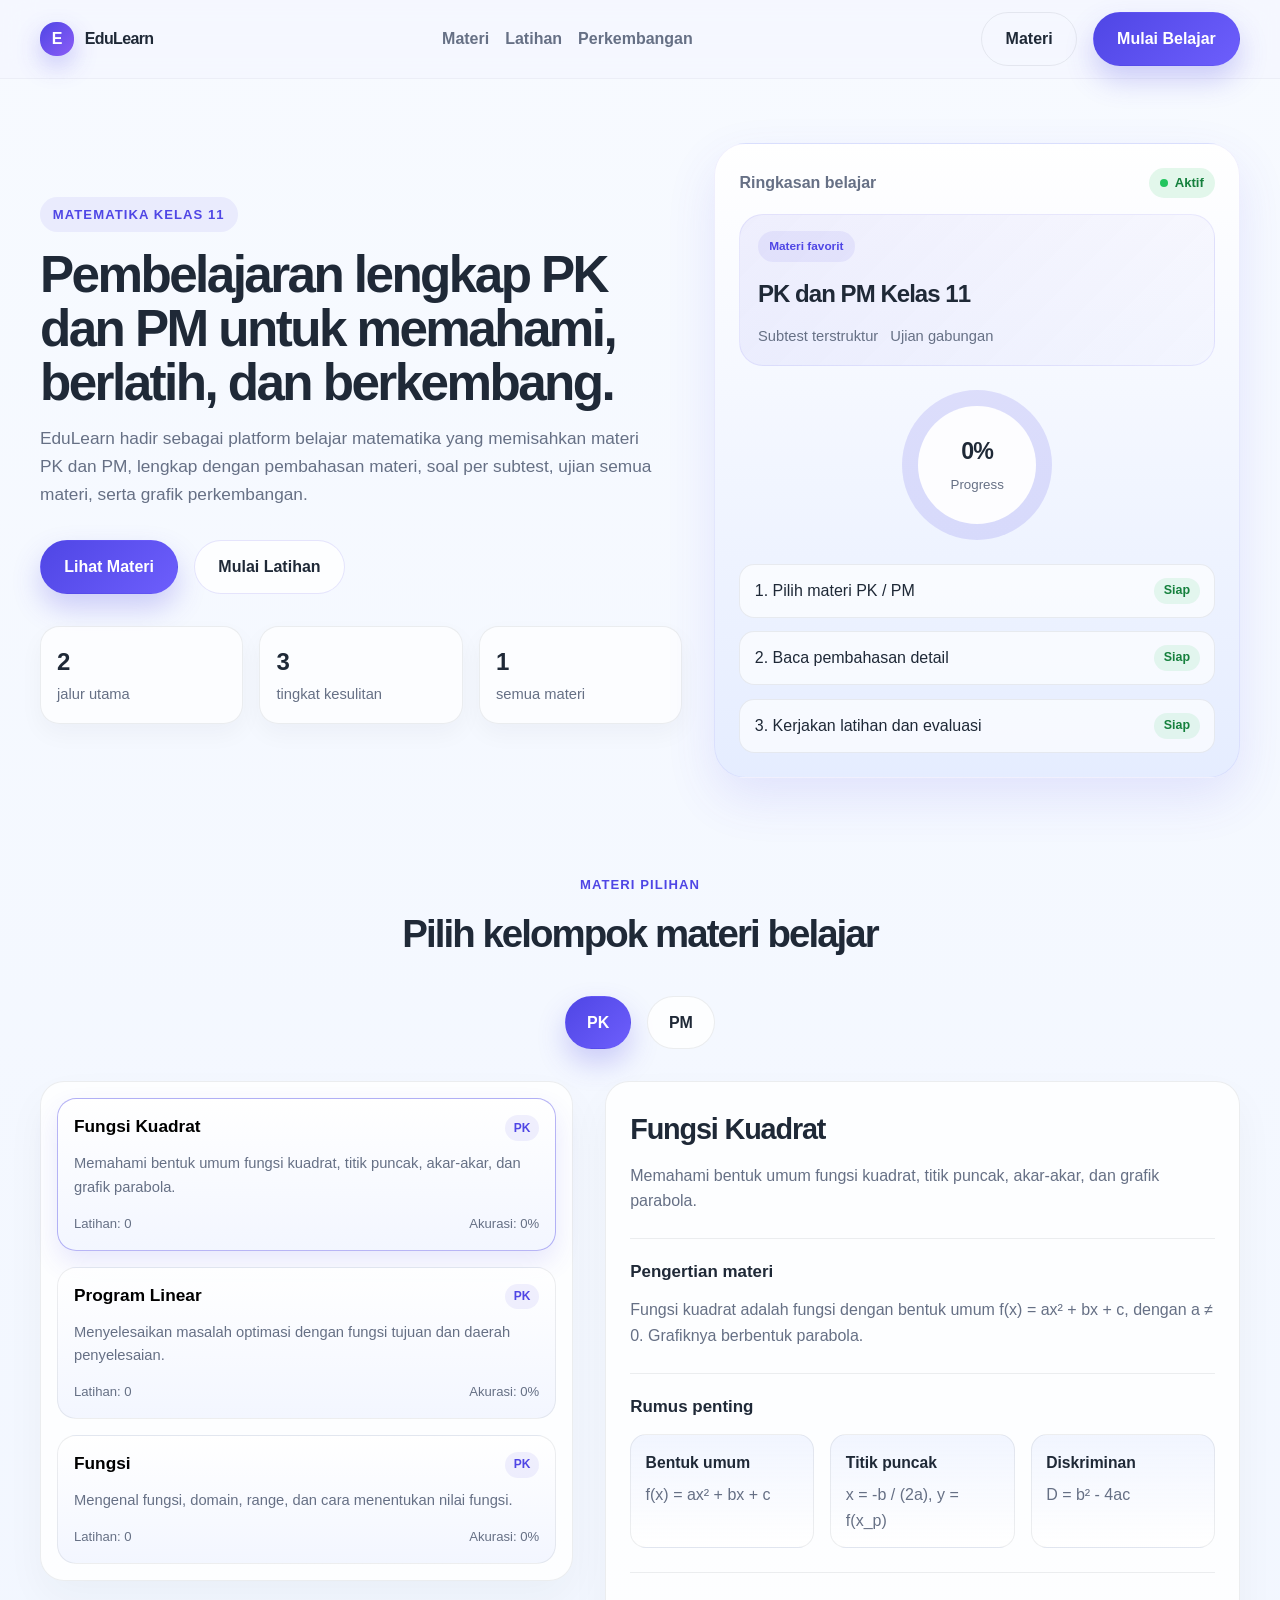
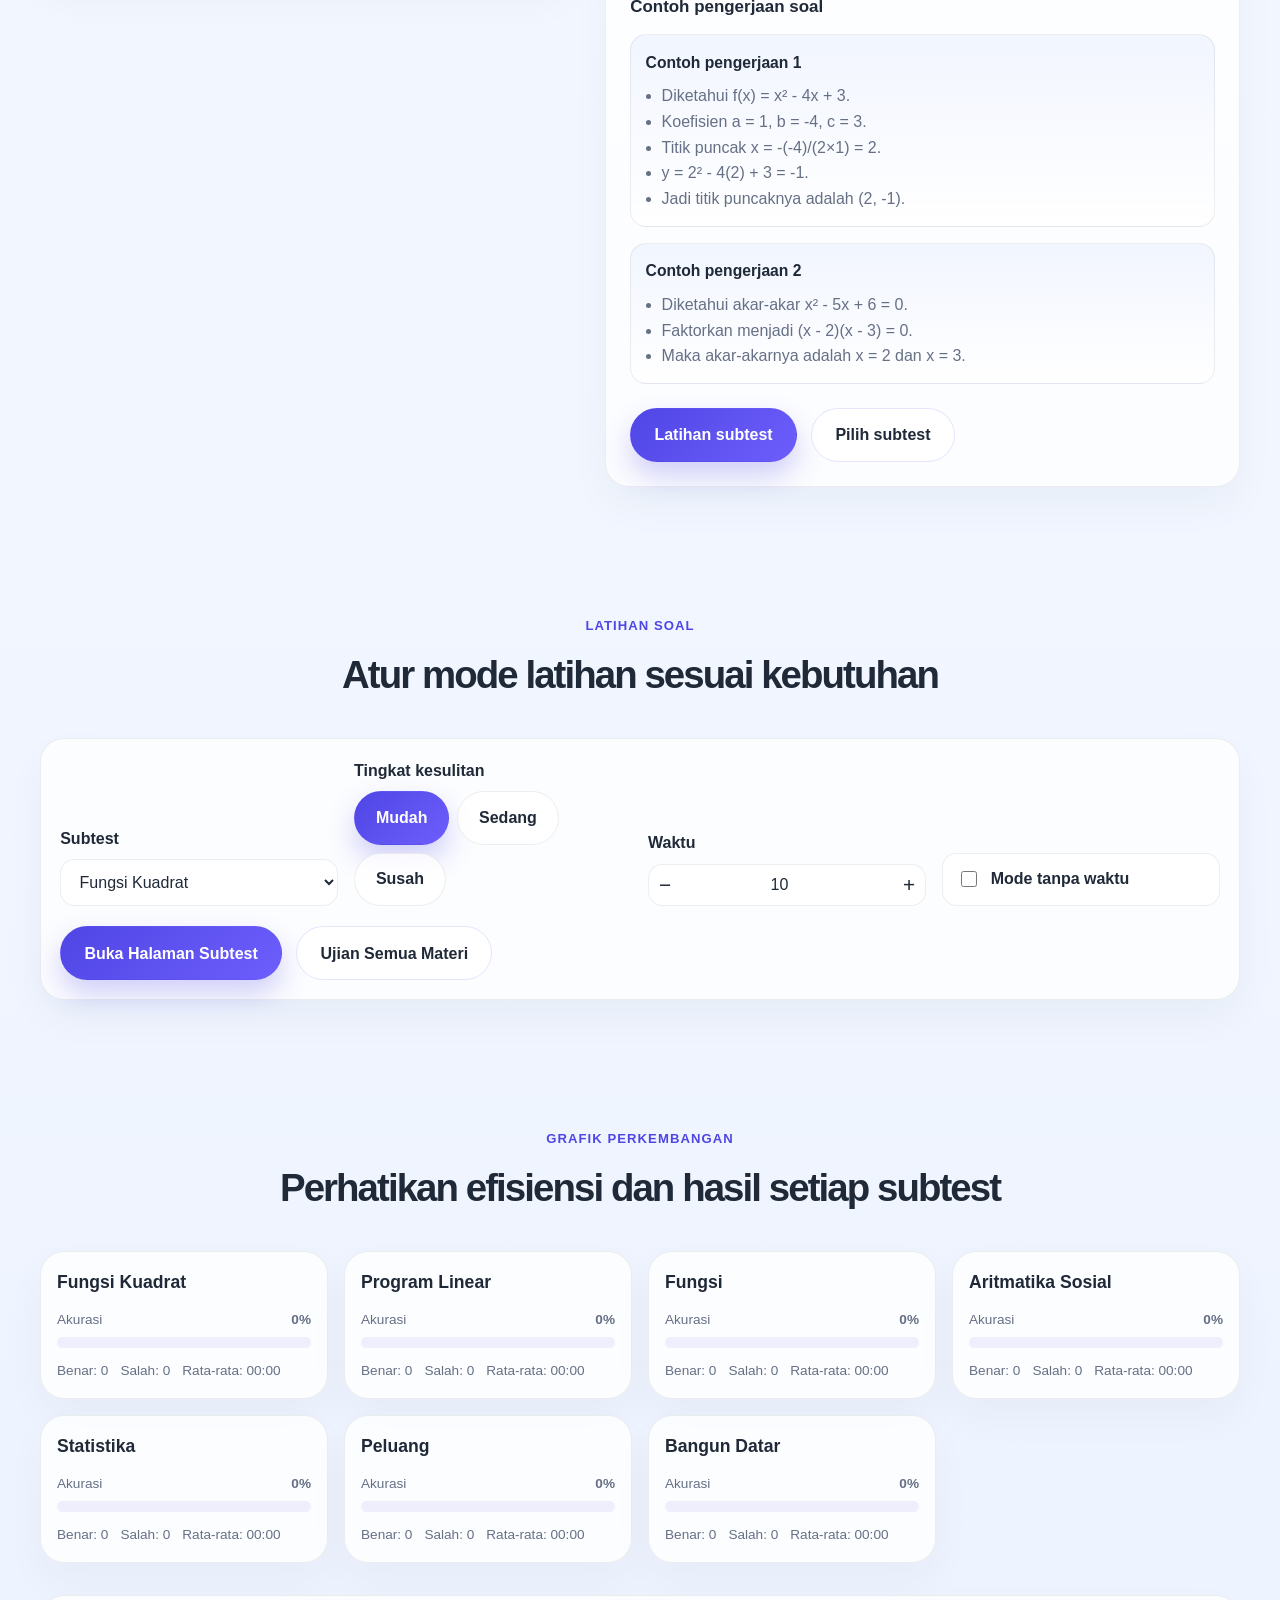
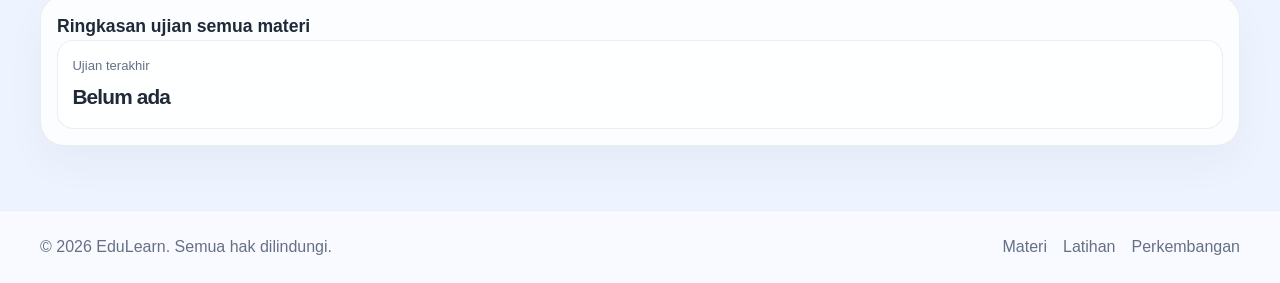
==== index.html @ 03a628b4 "Rename index.html.html to index.html" ====
﻿<!DOCTYPE html>
<html lang="id">
<head>
  <meta charset="UTF-8" />
  <meta name="viewport" content="width=device-width, initial-scale=1.0" />
  <title>EduLearn | Matematika Kelas 11</title>
  <meta name="description" content="Website pembelajaran Matematika Kelas 11 dengan materi PK dan PM, pembahasan detail, latihan soal, mode tanpa waktu, dan grafik perkembangan." />
  <link rel="stylesheet" href="style.css" />
</head>
<body>
  <header class="topbar">
    <div class="container nav">
      <a class="brand" href="#home" aria-label="EduLearn home">
        <span class="brand-mark">E</span>
        <span>EduLearn</span>
      </a>

      <nav class="nav-links" aria-label="Main navigation">
        <a href="#materi">Materi</a>
        <a href="#latihan">Latihan</a>
        <a href="#progress">Perkembangan</a>
      </nav>

      <div class="nav-actions">
        <a class="btn btn-ghost" href="#materi">Materi</a>
        <a class="btn btn-primary" href="subtest.html">Mulai Belajar</a>
      </div>

      <button class="menu-toggle" aria-label="Toggle navigation">☰</button>
    </div>
  </header>

  <main id="home">
    <section class="hero">
      <div class="container hero-grid">
        <div class="hero-copy">
          <div class="eyebrow">Matematika Kelas 11</div>
          <h1>Pembelajaran lengkap PK dan PM untuk memahami, berlatih, dan berkembang.</h1>
          <p>
            EduLearn hadir sebagai platform belajar matematika yang memisahkan materi PK dan PM,
            lengkap dengan pembahasan materi, soal per subtest, ujian semua materi, serta grafik perkembangan.
          </p>

          <div class="cta-group">
            <a class="btn btn-primary" href="#materi">Lihat Materi</a>
            <a class="btn btn-secondary" href="subtest.html">Mulai Latihan</a>
          </div>

          <div class="hero-metrics">
            <div class="metric">
              <strong>2</strong>
              <span>jalur utama</span>
            </div>
            <div class="metric">
              <strong>3</strong>
              <span>tingkat kesulitan</span>
            </div>
            <div class="metric">
              <strong>1</strong>
              <span>semua materi</span>
            </div>
          </div>
        </div>

        <div class="hero-panel">
          <div class="panel-card">
            <div class="panel-header">
              <span>Ringkasan belajar</span>
              <span class="panel-status">Aktif</span>
            </div>

            <div class="promo-preview">
              <span class="promo-tag">Materi favorit</span>
              <div class="promo-title">PK dan PM Kelas 11</div>
              <div class="promo-meta">
                <span>Subtest terstruktur</span>
                <span>Ujian gabungan</span>
              </div>
            </div>

            <div class="progress-ring" aria-label="Overview progress">
              <div class="progress-content">
                <strong id="overviewPercent">0%</strong>
                <small>Progress</small>
              </div>
            </div>

            <ul class="schedule">
              <li><span>1. Pilih materi PK / PM</span><strong>Siap</strong></li>
              <li><span>2. Baca pembahasan detail</span><strong>Siap</strong></li>
              <li><span>3. Kerjakan latihan dan evaluasi</span><strong>Siap</strong></li>
            </ul>
          </div>
        </div>
      </div>
    </section>

    <section class="section" id="materi">
      <div class="container">
        <div class="section-header center">
          <p>Materi Pilihan</p>
          <h2>Pilih kelompok materi belajar</h2>
        </div>

        <div class="subject-switch">
          <button class="subject-tab active" data-subject="PK" type="button">PK</button>
          <button class="subject-tab" data-subject="PM" type="button">PM</button>
        </div>

        <div class="topic-layout">
          <div class="topic-list-panel">
            <div id="topicGrid" class="topic-grid"></div>
          </div>

          <aside id="topicDetail" class="topic-detail" aria-live="polite"></aside>
        </div>
      </div>
    </section>

    <section class="section" id="latihan">
      <div class="container">
        <div class="section-header center">
          <p>Latihan Soal</p>
          <h2>Atur mode latihan sesuai kebutuhan</h2>
        </div>

        <div class="quiz-box">
          <div class="quiz-controls">
            <div class="field-group compact">
              <label for="topicSelect">Subtest</label>
              <select id="topicSelect"></select>
            </div>

            <div class="field-group compact">
              <label>Tingkat kesulitan</label>
              <div class="difficulty-group">
                <button class="difficulty-btn active" data-difficulty="mudah" type="button">Mudah</button>
                <button class="difficulty-btn" data-difficulty="sedang" type="button">Sedang</button>
                <button class="difficulty-btn" data-difficulty="susah" type="button">Susah</button>
              </div>
            </div>

            <div class="field-group compact">
              <label>Waktu</label>
              <div class="timer-adjust">
                <button id="decreaseTime" type="button">−</button>
                <input id="timerMinutes" type="number" min="1" max="60" value="10" />
                <button id="increaseTime" type="button">+</button>
              </div>
            </div>

            <label class="toggle-row">
              <input id="untimedMode" type="checkbox" />
              <span>Mode tanpa waktu</span>
            </label>
          </div>

          <div class="quiz-actions">
            <a class="btn btn-primary" href="subtest.html">Buka Halaman Subtest</a>
            <button id="startExam" class="btn btn-secondary" type="button">Ujian Semua Materi</button>
          </div>

          <div id="quizArea" class="quiz-area hidden"></div>
          <div id="resultsArea" class="results-area hidden"></div>
        </div>
      </div>
    </section>

    <section class="section progress-section" id="progress">
      <div class="container">
        <div class="section-header center">
          <p>Grafik Perkembangan</p>
          <h2>Perhatikan efisiensi dan hasil setiap subtest</h2>
        </div>

        <div id="progressOverview" class="progress-overview"></div>
      </div>
    </section>
  </main>

  <footer>
    <div class="container footer-inner">
      <div>© <span id="current-year">2026</span> EduLearn. Semua hak dilindungi.</div>
      <div class="footer-links">
        <a href="#materi">Materi</a>
        <a href="#latihan">Latihan</a>
        <a href="#progress">Perkembangan</a>
      </div>
    </div>
  </footer>

  <script src="script.js"></script>
</body>
</html>
---- style.css ----
﻿:root {
  --bg: #f4f7ff;
  --surface: #ffffff;
  --surface-soft: #edf3ff;
  --primary: #4f46e5;
  --primary-dark: #312e81;
  --accent: #22c55e;
  --warning: #f59e0b;
  --danger: #ef4444;
  --text: #1f2937;
  --muted: #667085;
  --border: rgba(31, 41, 55, 0.08);
  --shadow: 0 20px 50px rgba(79, 70, 229, 0.12);
}

* { box-sizing: border-box; }
html { scroll-behavior: smooth; }
body {
  margin: 0;
  font-family: "Segoe UI", Tahoma, Geneva, Verdana, sans-serif;
  background: linear-gradient(180deg, #f7faff 0%, #edf3ff 100%);
  color: var(--text);
  line-height: 1.6;
}

a { color: inherit; text-decoration: none; }
button, input, select { font: inherit; }
.container { width: min(1200px, calc(100% - 2rem)); margin: 0 auto; }
.section { padding: 4rem 0; }
.center { text-align: center; }

.topbar {
  position: sticky;
  top: 0;
  z-index: 20;
  background: rgba(244, 247, 255, 0.82);
  border-bottom: 1px solid rgba(31, 41, 55, 0.04);
  backdrop-filter: blur(16px);
}

.nav {
  display: flex;
  align-items: center;
  justify-content: space-between;
  min-height: 78px;
  gap: 1.25rem;
}

.brand {
  display: inline-flex;
  align-items: center;
  gap: 0.7rem;
  font-weight: 800;
  letter-spacing: -0.04em;
}

.brand-mark {
  width: 2.1rem;
  height: 2.1rem;
  display: grid;
  place-items: center;
  border-radius: 16px;
  color: #fff;
  background: linear-gradient(135deg, var(--primary), #8b5cf6);
  box-shadow: 0 10px 24px rgba(79, 70, 229, 0.28);
}

.nav-links, .nav-actions {
  display: flex;
  align-items: center;
  gap: 1rem;
}

.nav-links {
  color: var(--muted);
  font-weight: 600;
}

.nav-links a, .footer-links a {
  transition: color 0.2s ease;
}

.nav-links a:hover, .footer-links a:hover {
  color: var(--primary);
}

.menu-toggle {
  display: none;
  border: 0;
  background: #fff;
  color: var(--text);
  width: 2.8rem;
  height: 2.8rem;
  border-radius: 0.9rem;
  box-shadow: 0 8px 20px rgba(31, 41, 55, 0.08);
  cursor: pointer;
}

.btn {
  display: inline-flex;
  align-items: center;
  justify-content: center;
  border-radius: 999px;
  border: 1px solid transparent;
  padding: 0.82rem 1.45rem;
  font-weight: 700;
  cursor: pointer;
  transition: transform 0.2s ease, box-shadow 0.2s ease;
}

.btn:hover, .btn:focus-visible {
  transform: translateY(-2px);
}

.btn-primary {
  background: linear-gradient(135deg, var(--primary), #6d5efc);
  color: #fff;
  box-shadow: 0 14px 28px rgba(79, 70, 229, 0.25);
}

.btn-secondary {
  border-color: rgba(79, 70, 229, 0.14);
  background: rgba(255, 255, 255, 0.8);
  color: var(--text);
}

.btn-ghost {
  background: transparent;
  border-color: rgba(31, 41, 55, 0.08);
  color: var(--text);
}

.hero { padding: 4rem 0 2rem; }
.hero-grid {
  display: grid;
  grid-template-columns: 1.1fr 0.9fr;
  align-items: center;
  gap: 2rem;
}

.eyebrow {
  display: inline-flex;
  margin-bottom: 1rem;
  padding: 0.45rem 0.8rem;
  border-radius: 999px;
  background: rgba(79, 70, 229, 0.08);
  color: var(--primary);
  font-size: 0.82rem;
  font-weight: 700;
  letter-spacing: 0.08em;
  text-transform: uppercase;
}

.hero-copy h1 {
  margin: 0;
  font-size: clamp(2.4rem, 4vw, 4.2rem);
  line-height: 1.05;
  letter-spacing: -0.05em;
}

.hero-copy p {
  margin-top: 1rem;
  max-width: 620px;
  font-size: 1.08rem;
  color: var(--muted);
}

.cta-group {
  display: flex;
  flex-wrap: wrap;
  gap: 1rem;
  margin-top: 2rem;
}

.hero-metrics {
  display: grid;
  grid-template-columns: repeat(3, minmax(0, 1fr));
  gap: 1rem;
  margin-top: 2rem;
}

.metric {
  background: rgba(255,255,255,0.7);
  border: 1px solid var(--border);
  border-radius: 1.2rem;
  padding: 1rem;
  box-shadow: 0 10px 25px rgba(15, 23, 42, 0.04);
}

.metric strong {
  display: block;
  font-size: 1.5rem;
  letter-spacing: -0.04em;
}

.metric span {
  color: var(--muted);
  font-size: 0.92rem;
}

.hero-panel { position: relative; }

.panel-card {
  background: linear-gradient(180deg, rgba(255,255,255,0.96), rgba(228,236,255,0.96));
  border: 1px solid rgba(79, 70, 229, 0.08);
  border-radius: 2rem;
  padding: 1.5rem;
  box-shadow: var(--shadow);
}

.panel-header {
  display: flex;
  justify-content: space-between;
  align-items: center;
  color: var(--muted);
  font-weight: 600;
}

.panel-status {
  display: inline-flex;
  align-items: center;
  gap: 0.4rem;
  padding: 0.28rem 0.7rem;
  border-radius: 999px;
  background: rgba(34, 197, 94, 0.12);
  color: #15803d;
  font-size: 0.82rem;
  font-weight: 700;
}

.panel-status::before {
  content: "";
  width: 0.5rem;
  height: 0.5rem;
  border-radius: 50%;
  background: #22c55e;
}

.promo-preview {
  margin-top: 1rem;
  background: linear-gradient(135deg, rgba(79,70,229,0.08), rgba(79,70,229,0.02));
  border: 1px solid rgba(79, 70, 229, 0.09);
  border-radius: 1.5rem;
  padding: 1rem 1.1rem;
}

.promo-tag {
  display: inline-block;
  background: rgba(79, 70, 229, 0.08);
  color: var(--primary);
  border-radius: 999px;
  padding: 0.38rem 0.7rem;
  font-size: 0.74rem;
  font-weight: 700;
}

.promo-title {
  margin-top: 0.8rem;
  font-size: 1.5rem;
  font-weight: 800;
  letter-spacing: -0.04em;
}

.promo-meta {
  display: flex;
  flex-wrap: wrap;
  gap: 0.75rem;
  margin-top: 0.75rem;
  color: var(--muted);
  font-size: 0.92rem;
}

.progress-ring {
  width: 150px;
  height: 150px;
  margin: 1.5rem auto 0;
  border-radius: 50%;
  display: grid;
  place-items: center;
  background: conic-gradient(var(--primary) 0deg, rgba(79,70,229,0.15) 0deg);
  position: relative;
}

.progress-ring::before {
  content: "";
  position: absolute;
  inset: 16px;
  border-radius: 50%;
  background: rgba(255,255,255,0.95);
}

.progress-content {
  position: relative;
  z-index: 1;
  text-align: center;
}

.progress-content strong {
  display: block;
  font-size: 1.45rem;
  letter-spacing: -0.04em;
}

.progress-content small {
  color: var(--muted);
}

.schedule {
  list-style: none;
  padding: 0;
  margin: 1.5rem 0 0;
  display: grid;
  gap: 0.85rem;
}

.schedule li {
  display: flex;
  justify-content: space-between;
  align-items: center;
  gap: 0.75rem;
  padding: 0.8rem 0.9rem;
  background: rgba(255,255,255,0.65);
  border: 1px solid var(--border);
  border-radius: 0.95rem;
}

.schedule strong {
  display: inline-flex;
  border-radius: 999px;
  padding: 0.2rem 0.6rem;
  background: rgba(34, 197, 94, 0.1);
  color: #15803d;
  font-size: 0.78rem;
}

.section-header {
  margin-bottom: 2rem;
}

.section-header p {
  margin: 0 0 0.5rem;
  color: var(--primary);
  font-size: 0.82rem;
  font-weight: 700;
  letter-spacing: 0.08em;
  text-transform: uppercase;
}

.section-header h2 {
  margin: 0;
  font-size: clamp(1.8rem, 3vw, 2.8rem);
  letter-spacing: -0.05em;
}

.subject-switch {
  display: flex;
  justify-content: center;
  flex-wrap: wrap;
  gap: 1rem;
  margin-bottom: 2rem;
}

.subject-tab, .difficulty-btn {
  border: 1px solid var(--border);
  background: rgba(255,255,255,0.8);
  color: var(--text);
  border-radius: 999px;
  padding: 0.8rem 1.3rem;
  font-weight: 700;
  cursor: pointer;
  transition: all 0.2s ease;
}

.subject-tab.active, .difficulty-btn.active {
  background: linear-gradient(135deg, var(--primary), #6d5efc);
  color: #fff;
  border-color: transparent;
  box-shadow: 0 14px 28px rgba(79, 70, 229, 0.25);
}

.topic-layout {
  display: grid;
  grid-template-columns: minmax(0, 1.05fr) minmax(0, 1.25fr);
  gap: 2rem;
  align-items: start;
}

.topic-list-panel, .topic-detail, .quiz-box, .progress-card {
  background: rgba(255,255,255,0.8);
  border: 1px solid var(--border);
  border-radius: 1.5rem;
  box-shadow: 0 18px 40px rgba(31, 41, 55, 0.04);
}

.topic-list-panel { padding: 1rem; }
.topic-grid { display: grid; gap: 1rem; }

.topic-card {
  width: 100%;
  border: 1px solid var(--border);
  background: linear-gradient(180deg, rgba(255,255,255,0.8), rgba(240,244,255,0.8));
  border-radius: 1.2rem;
  padding: 1rem;
  text-align: left;
  cursor: pointer;
  transition: all 0.2s ease;
}

.topic-card:hover { transform: translateY(-1px); border-color: rgba(79, 70, 229, 0.2); }
.topic-card.active {
  border-color: rgba(79,70,229,0.4);
  box-shadow: 0 12px 26px rgba(79,70,229,0.12);
}

.topic-head {
  display: flex;
  justify-content: space-between;
  align-items: flex-start;
  gap: 1rem;
}

.topic-head h3 {
  margin: 0;
  font-size: 1.08rem;
  line-height: 1.3;
}

.topic-tag {
  display: inline-flex;
  padding: 0.2rem 0.55rem;
  border-radius: 999px;
  background: rgba(79, 70, 229, 0.08);
  color: var(--primary);
  font-size: 0.75rem;
  font-weight: 700;
}

.topic-card p {
  margin: 0.7rem 0 0;
  color: var(--muted);
  font-size: 0.92rem;
}

.topic-meta {
  display: flex;
  justify-content: space-between;
  gap: 1rem;
  margin-top: 0.85rem;
  color: var(--muted);
  font-size: 0.82rem;
}

.topic-detail { padding: 1.5rem; min-height: 100%; }
.topic-detail h2 {
  margin: 0;
  font-size: clamp(1.8rem, 2vw, 2.4rem);
  letter-spacing: -0.04em;
}

.detail-subtitle {
  margin: 0.65rem 0 1.5rem;
  color: var(--muted);
}

.detail-section {
  margin-top: 1.5rem;
  border-top: 1px solid var(--border);
  padding-top: 1.2rem;
}

.detail-section h3 {
  margin: 0 0 0.75rem;
  font-size: 1.06rem;
}

.detail-section p {
  margin: 0;
  color: var(--muted);
}

.formula-grid, .example-grid {
  display: grid;
  gap: 1rem;
  margin-top: 0.9rem;
}

.formula-grid { grid-template-columns: repeat(auto-fit, minmax(160px, 1fr)); }

.formula-card, .example-card {
  border: 1px solid var(--border);
  border-radius: 1rem;
  padding: 0.9rem;
  background: linear-gradient(180deg, rgba(238,243,255,0.8), rgba(255,255,255,0.9));
}

.formula-card h4, .example-card h4 {
  margin: 0 0 0.45rem;
  font-size: 0.98rem;
}

.formula-card p, .example-card p, .example-card li {
  margin: 0;
  color: var(--muted);
}

.example-card ul {
  margin: 0.55rem 0 0;
  padding-left: 1rem;
  color: var(--muted);
}

.detail-actions {
  display: flex;
  flex-wrap: wrap;
  gap: 0.9rem;
  margin-top: 1.5rem;
}

.quiz-box { padding: 1.2rem; }
.quiz-controls {
  display: grid;
  grid-template-columns: repeat(4, minmax(0, 1fr));
  gap: 1rem;
  align-items: end;
}

.field-group { display: flex; flex-direction: column; gap: 0.5rem; }
.field-group label, .toggle-row span { font-weight: 700; }

select, input[type="number"] {
  width: 100%;
  border: 1px solid var(--border);
  border-radius: 0.9rem;
  background: rgba(255,255,255,0.9);
  padding: 0.8rem 0.9rem;
  color: var(--text);
}

.difficulty-group {
  display: flex;
  flex-wrap: wrap;
  gap: 0.5rem;
}

.timer-adjust {
  display: flex;
  align-items: center;
  gap: 0.5rem;
  border: 1px solid var(--border);
  border-radius: 0.9rem;
  background: rgba(255,255,255,0.9);
  overflow: hidden;
}

.timer-adjust button {
  border: 0;
  background: transparent;
  width: 2.5rem;
  height: 2.5rem;
  font-size: 1.3rem;
  cursor: pointer;
  color: var(--text);
}

.timer-adjust input {
  border: none;
  background: transparent;
  text-align: center;
  padding: 0;
}

.toggle-row {
  display: inline-flex;
  align-items: center;
  gap: 0.65rem;
  border: 1px solid var(--border);
  border-radius: 0.9rem;
  background: rgba(255,255,255,0.8);
  padding: 0.8rem 0.9rem;
  font-weight: 700;
}

.toggle-row input { width: 1rem; height: 1rem; }

.quiz-actions {
  display: flex;
  flex-wrap: wrap;
  gap: 0.9rem;
  margin-top: 1.3rem;
}

.quiz-area, .results-area { margin-top: 1.5rem; border-top: 1px solid var(--border); padding-top: 1.3rem; }
.hidden { display: none !important; }

.quiz-card {
  border: 1px solid var(--border);
  border-radius: 1.2rem;
  background: linear-gradient(180deg, rgba(238,243,255,0.8), rgba(255,255,255,0.95));
  padding: 1.2rem;
}

.quiz-meta {
  display: flex;
  justify-content: space-between;
  align-items: center;
  gap: 1rem;
  margin-bottom: 0.75rem;
  color: var(--muted);
  font-size: 0.92rem;
}

.quiz-card h3 {
  margin: 0;
  font-size: 1.3rem;
  line-height: 1.4;
}

.option-list {
  display: grid;
  gap: 0.7rem;
  margin-top: 1rem;
}

.option-btn {
  border: 1px solid var(--border);
  border-radius: 0.9rem;
  background: rgba(255,255,255,0.85);
  color: var(--text);
  padding: 0.9rem 1rem;
  text-align: left;
  cursor: pointer;
}

.option-btn.correct {
  background: rgba(34,197,94,0.12);
  border-color: rgba(34,197,94,0.4);
  color: #166534;
}

.option-btn.wrong {
  background: rgba(239,68,68,0.08);
  border-color: rgba(239,68,68,0.35);
  color: #991b1b;
}

.option-btn:disabled { cursor: not-allowed; }

.explanation-box {
  margin-top: 1rem;
  padding: 0.9rem 1rem;
  border-radius: 0.9rem;
  background: rgba(79, 70, 229, 0.06);
  border: 1px solid rgba(79, 70, 229, 0.12);
}

.quiz-footer {
  display: flex;
  justify-content: flex-end;
  margin-top: 1rem;
}

.result-box {
  border: 1px solid var(--border);
  border-radius: 1.2rem;
  padding: 1.2rem;
  background: linear-gradient(180deg, rgba(255,255,255,0.9), rgba(236,248,255,0.9));
}

.result-box h3 {
  margin: 0 0 0.75rem;
  font-size: 1.5rem;
}

.result-summary {
  color: var(--muted);
  margin-bottom: 1rem;
}

.result-summary p { margin: 0.2rem 0; }

.mistake-list {
  display: grid;
  gap: 0.8rem;
  margin-top: 1rem;
}

.mistake-item {
  border: 1px solid var(--border);
  border-radius: 0.9rem;
  padding: 0.9rem;
  background: rgba(255,255,255,0.7);
}

.mistake-item p { margin: 0 0 0.25rem; color: var(--muted); }

.progress-overview { display: grid; gap: 1rem; }
.progress-grid {
  display: grid;
  grid-template-columns: repeat(auto-fit, minmax(260px, 1fr));
  gap: 1rem;
}

.progress-card {
  padding: 1rem;
}

.progress-card h3 {
  margin: 0;
  font-size: 1.1rem;
}

.progress-wrapper { margin-top: 0.8rem; display: grid; gap: 0.5rem; }
.progress-row { display: grid; gap: 0.4rem; }
.progress-row .label {
  display: flex;
  justify-content: space-between;
  gap: 0.5rem;
  color: var(--muted);
  font-size: 0.85rem;
}
.progress-bar {
  width: 100%;
  height: 0.7rem;
  background: rgba(79, 70, 229, 0.08);
  border-radius: 999px;
  overflow: hidden;
}
.progress-bar span {
  display: block;
  height: 100%;
  border-radius: inherit;
  background: linear-gradient(135deg, var(--primary), #8b5cf6);
}

.progress-metrics {
  margin-top: 0.75rem;
  display: flex;
  flex-wrap: wrap;
  gap: 0.75rem;
  color: var(--muted);
  font-size: 0.85rem;
}

.exam-summary {
  margin-top: 1rem;
  display: grid;
  gap: 1rem;
  grid-template-columns: repeat(auto-fit, minmax(180px, 1fr));
}

.summary-stat {
  border: 1px solid var(--border);
  border-radius: 1rem;
  padding: 0.9rem;
  background: rgba(255,255,255,0.7);
}
.summary-stat span {
  display: block;
  margin-bottom: 0.25rem;
  color: var(--muted);
  font-size: 0.82rem;
}
.summary-stat strong {
  font-size: 1.3rem;
  letter-spacing: -0.04em;
}

footer {
  border-top: 1px solid rgba(31, 41, 55, 0.06);
  background: rgba(255,255,255,0.65);
}

.footer-inner {
  display: flex;
  justify-content: space-between;
  align-items: center;
  gap: 1rem;
  min-height: 72px;
  color: var(--muted);
}

.footer-links {
  display: flex;
  align-items: center;
  gap: 1rem;
}

@media (max-width: 900px) {
  .hero-grid, .topic-layout, .quiz-controls { grid-template-columns: 1fr; }

  .nav-links, .nav-actions { display: none; }
  .menu-toggle { display: block; }

  .topbar.nav-open .nav-links,
  .topbar.nav-open .nav-actions {
    display: flex;
    position: absolute;
    top: 78px;
    left: 1rem;
    right: 1rem;
    background: rgba(255,255,255,0.96);
    border: 1px solid var(--border);
    border-radius: 1rem;
    padding: 1rem;
    flex-direction: column;
    align-items: flex-start;
    box-shadow: var(--shadow);
  }

  .topbar.nav-open .nav { position: relative; }
}
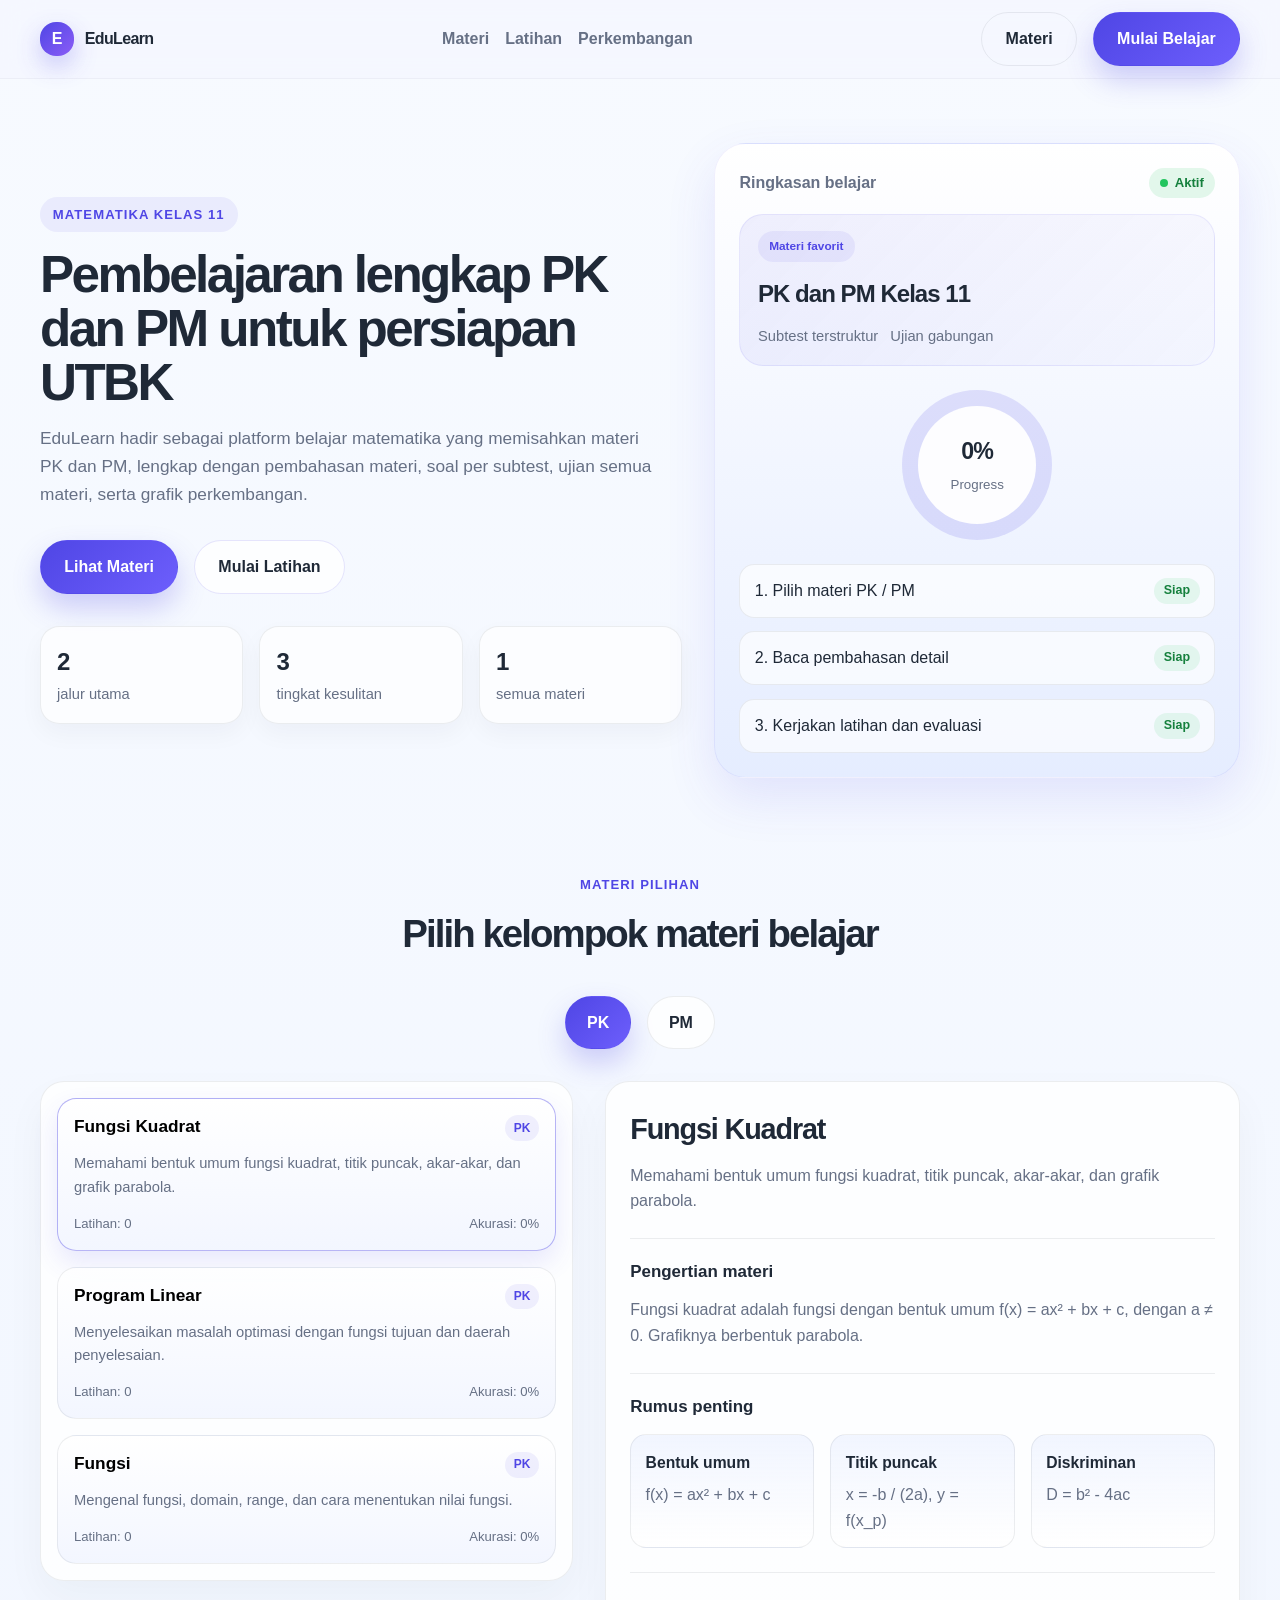
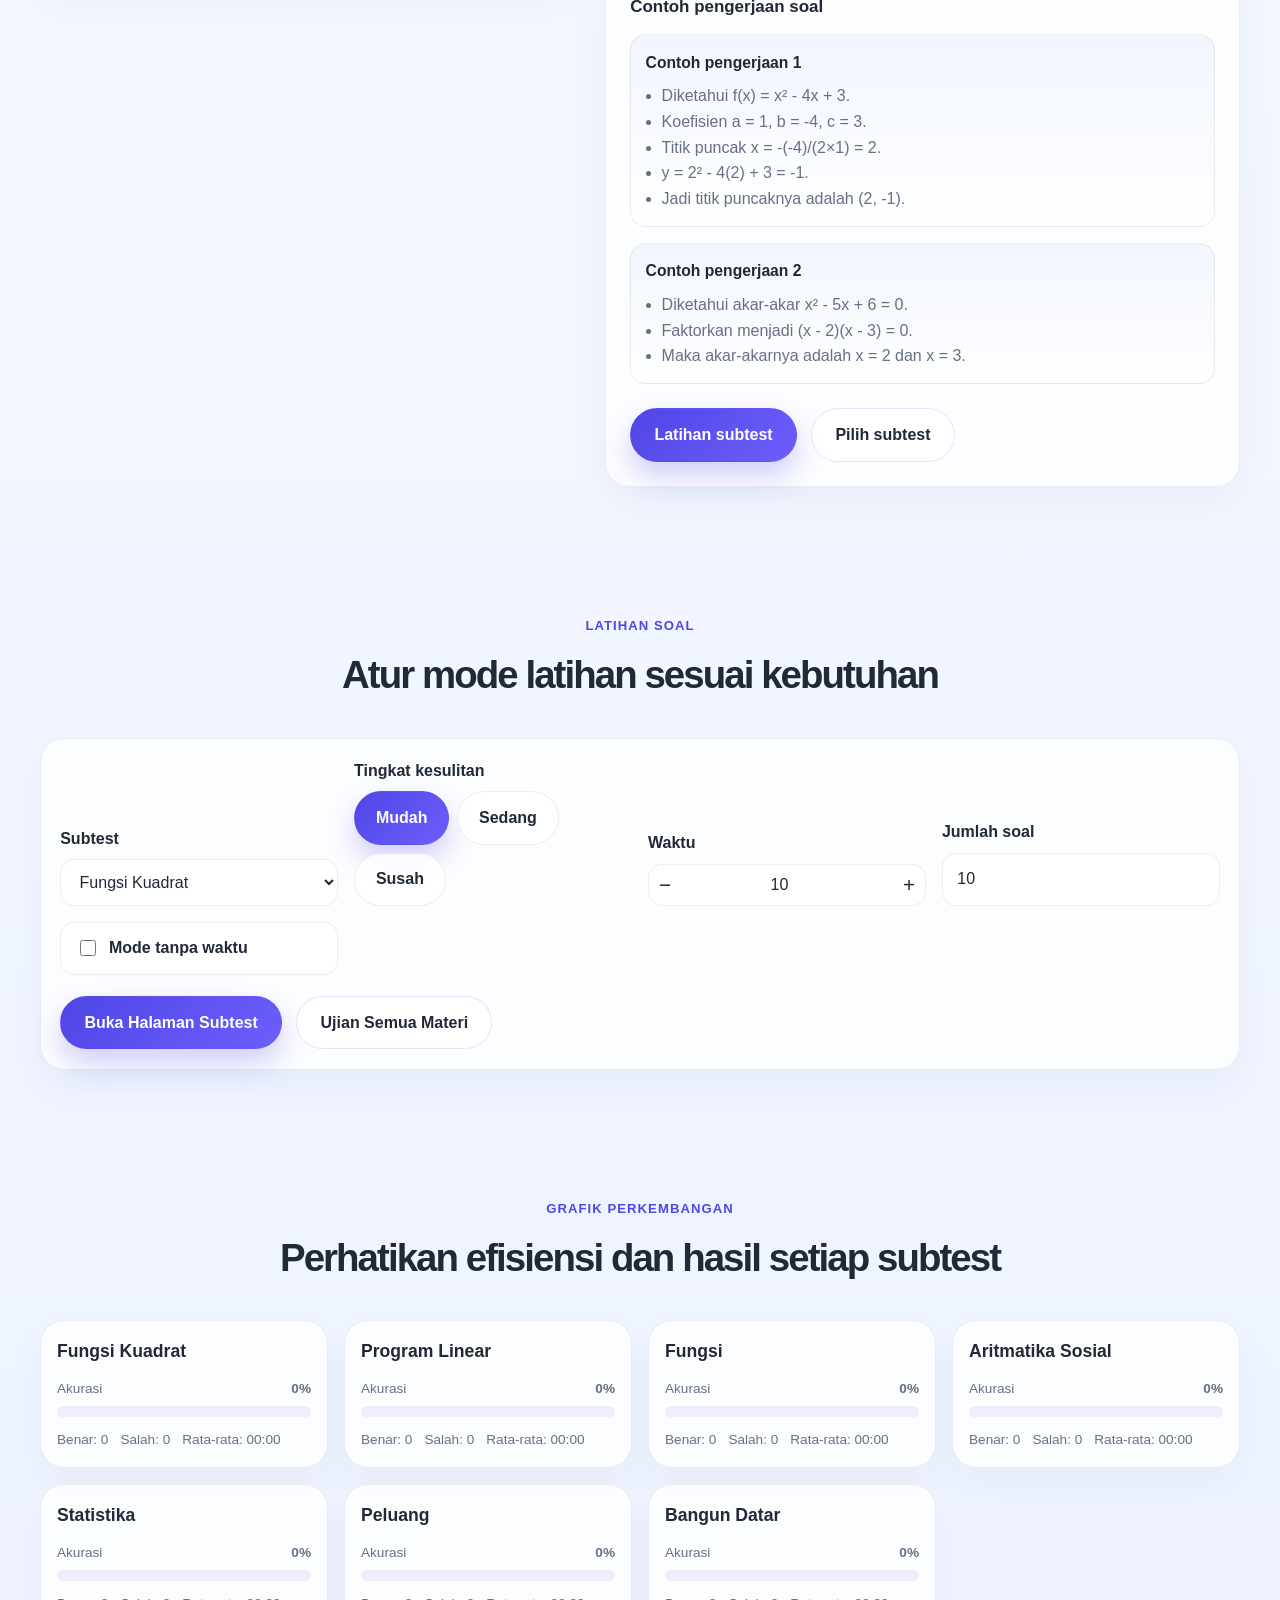
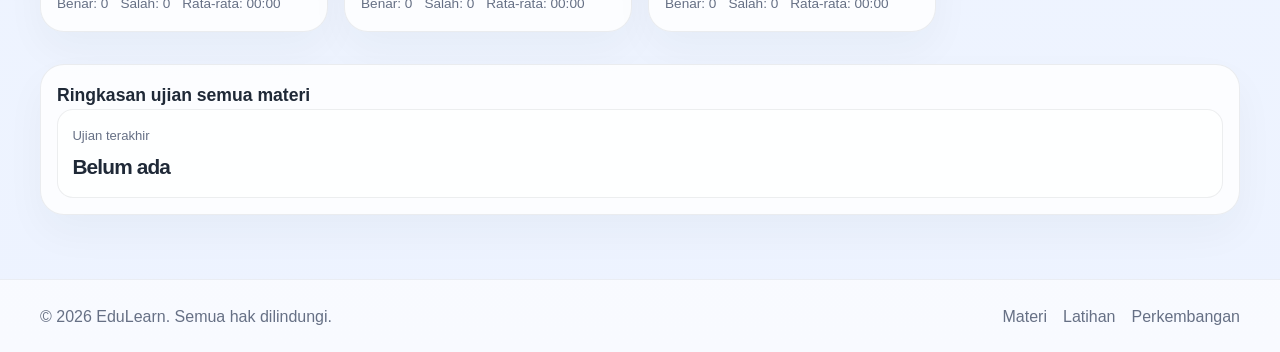
==== commit 616bef4c: "Add files via upload" ====
--- a/index.html
+++ b/index.html
@@ -35,7 +35,7 @@
       <div class="container hero-grid">
         <div class="hero-copy">
           <div class="eyebrow">Matematika Kelas 11</div>
-          <h1>Pembelajaran lengkap PK dan PM untuk memahami, berlatih, dan berkembang.</h1>
+          <h1>Pembelajaran lengkap PK dan PM untuk persiapan UTBK</h1>
           <p>
             EduLearn hadir sebagai platform belajar matematika yang memisahkan materi PK dan PM,
             lengkap dengan pembahasan materi, soal per subtest, ujian semua materi, serta grafik perkembangan.
@@ -149,6 +149,11 @@
               </div>
             </div>
 
+            <div class="field-group compact">
+              <label for="questionCount">Jumlah soal</label>
+              <input id="questionCount" type="number" min="5" max="50" value="10" />
+            </div>
+
             <label class="toggle-row">
               <input id="untimedMode" type="checkbox" />
               <span>Mode tanpa waktu</span>
--- a/style.css
+++ b/style.css
@@ -569,6 +569,10 @@
   padding: 0;
 }
 
+#questionCount {
+  min-height: 2.5rem;
+}
+
 .toggle-row {
   display: inline-flex;
   align-items: center;
@@ -613,6 +617,67 @@
   margin: 0;
   font-size: 1.3rem;
   line-height: 1.4;
+}
+
+.question-limit-notice {
+  margin: 0 0 0.8rem;
+  padding: 0.65rem 0.8rem;
+  border-left: 3px solid var(--warning);
+  background: rgba(245, 158, 11, 0.1);
+  color: #92400e;
+  font-size: 0.88rem;
+}
+
+.question-visual {
+  max-width: 360px;
+  margin: 1rem auto 0;
+  padding: 0.8rem;
+  border: 1px solid rgba(37, 99, 235, 0.16);
+  border-radius: 0.9rem;
+  background: rgba(239, 246, 255, 0.72);
+  text-align: center;
+}
+
+.question-visual p {
+  margin: 0;
+  color: #1d4ed8;
+  font-size: 0.85rem;
+  font-weight: 800;
+}
+
+.question-visual svg {
+  display: block;
+  width: 100%;
+  max-height: 190px;
+  margin: 0.35rem auto;
+}
+
+.question-visual small {
+  color: var(--muted);
+  font-size: 0.78rem;
+}
+
+.diagram-axis {
+  stroke: #475569;
+  stroke-width: 2;
+}
+
+.diagram-line {
+  stroke: #2563eb;
+  stroke-width: 2.5;
+  stroke-dasharray: 6 4;
+}
+
+.diagram-region {
+  fill: rgba(59, 130, 246, 0.22);
+  stroke: rgba(37, 99, 235, 0.72);
+  stroke-width: 1.5;
+}
+
+.diagram-label {
+  fill: #334155;
+  font-size: 12px;
+  font-weight: 700;
 }
 
 .option-list {
@@ -643,6 +708,13 @@
   color: #991b1b;
 }
 
+.option-btn.selected {
+  background: rgba(59, 130, 246, 0.1);
+  border-color: rgba(37, 99, 235, 0.45);
+  color: #1d4ed8;
+  font-weight: 800;
+}
+
 .option-btn:disabled { cursor: not-allowed; }
 
 .explanation-box {
@@ -653,6 +725,14 @@
   border: 1px solid rgba(79, 70, 229, 0.12);
 }
 
+.explanation-box p {
+  margin: 0.35rem 0 0;
+  color: var(--muted);
+}
+
+.feedback-correct { color: #15803d; }
+.feedback-wrong { color: #b91c1c; }
+
 .quiz-footer {
   display: flex;
   justify-content: flex-end;
@@ -692,6 +772,7 @@
 }
 
 .mistake-item p { margin: 0 0 0.25rem; color: var(--muted); }
+.mistake-item p strong { color: var(--text); }
 
 .progress-overview { display: grid; gap: 1rem; }
 .progress-grid {
@@ -808,4 +889,4 @@
   }
 
   .topbar.nav-open .nav { position: relative; }
-}
+}
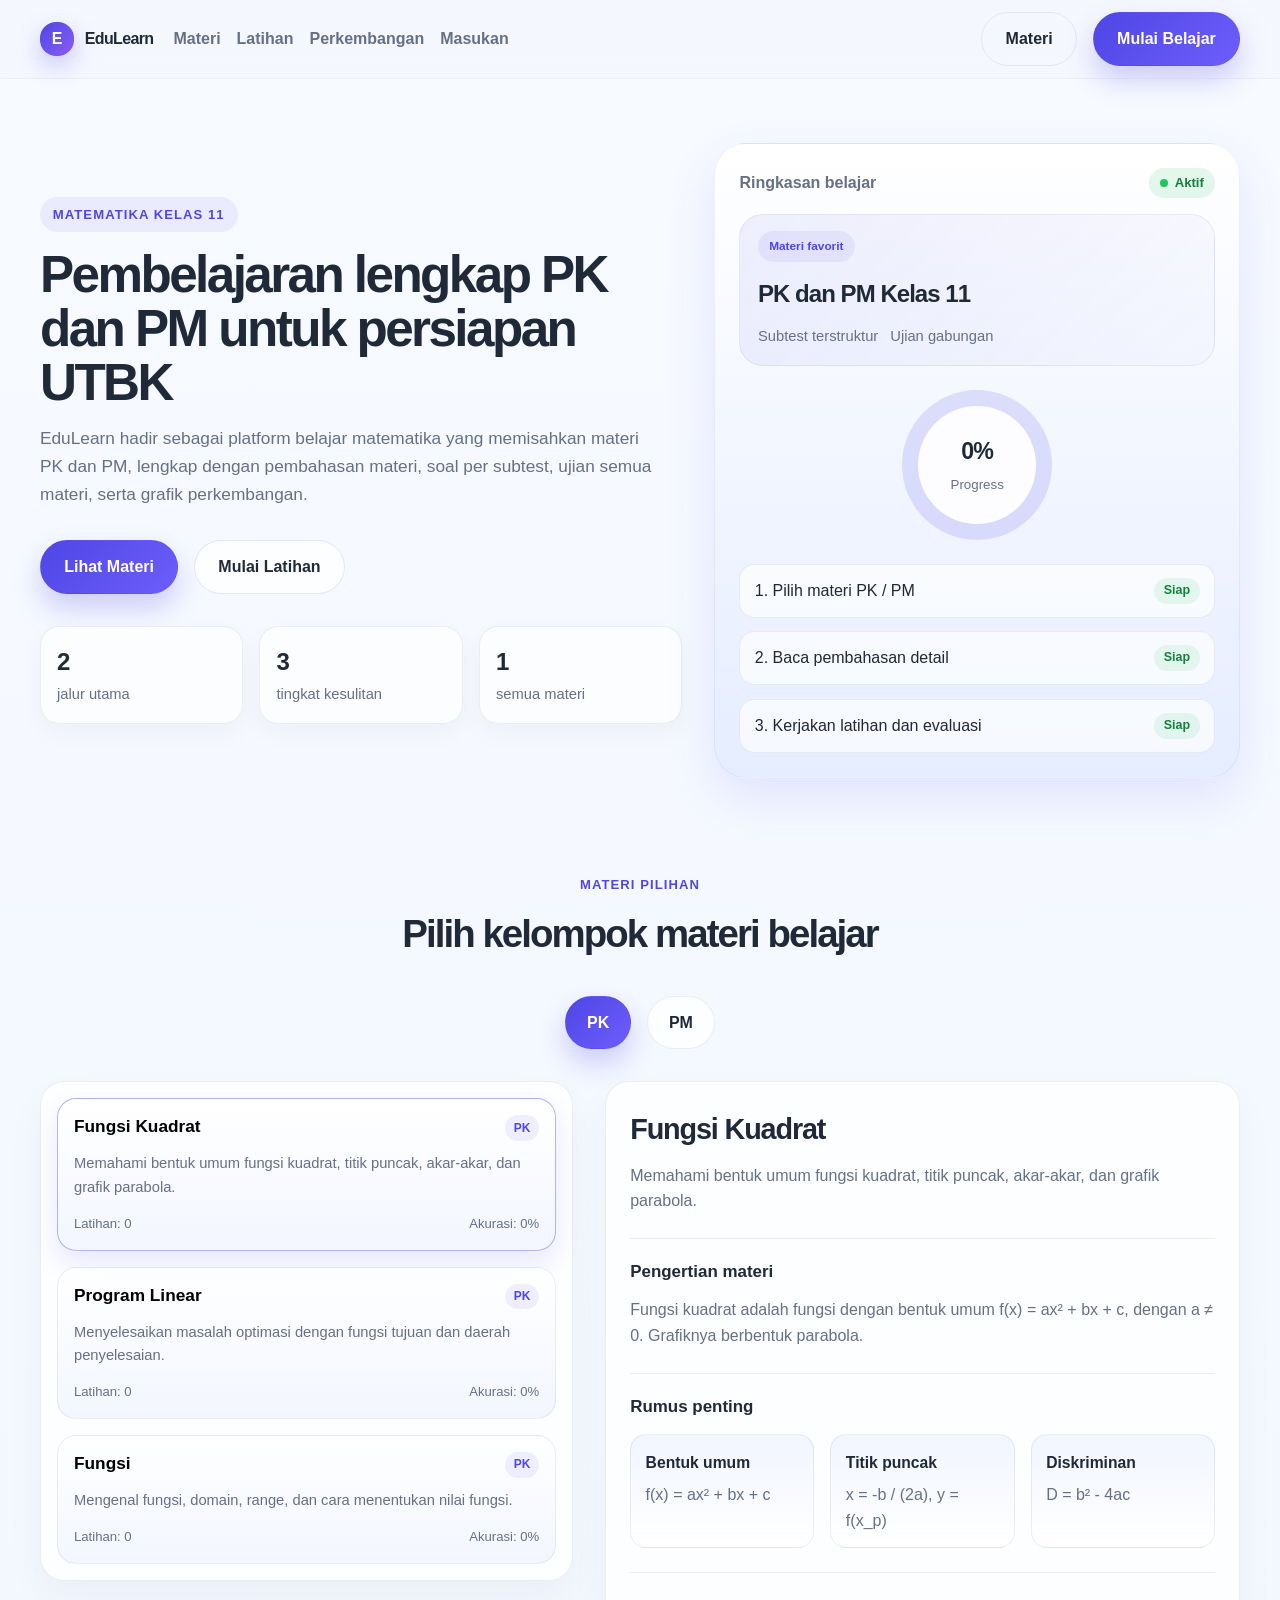
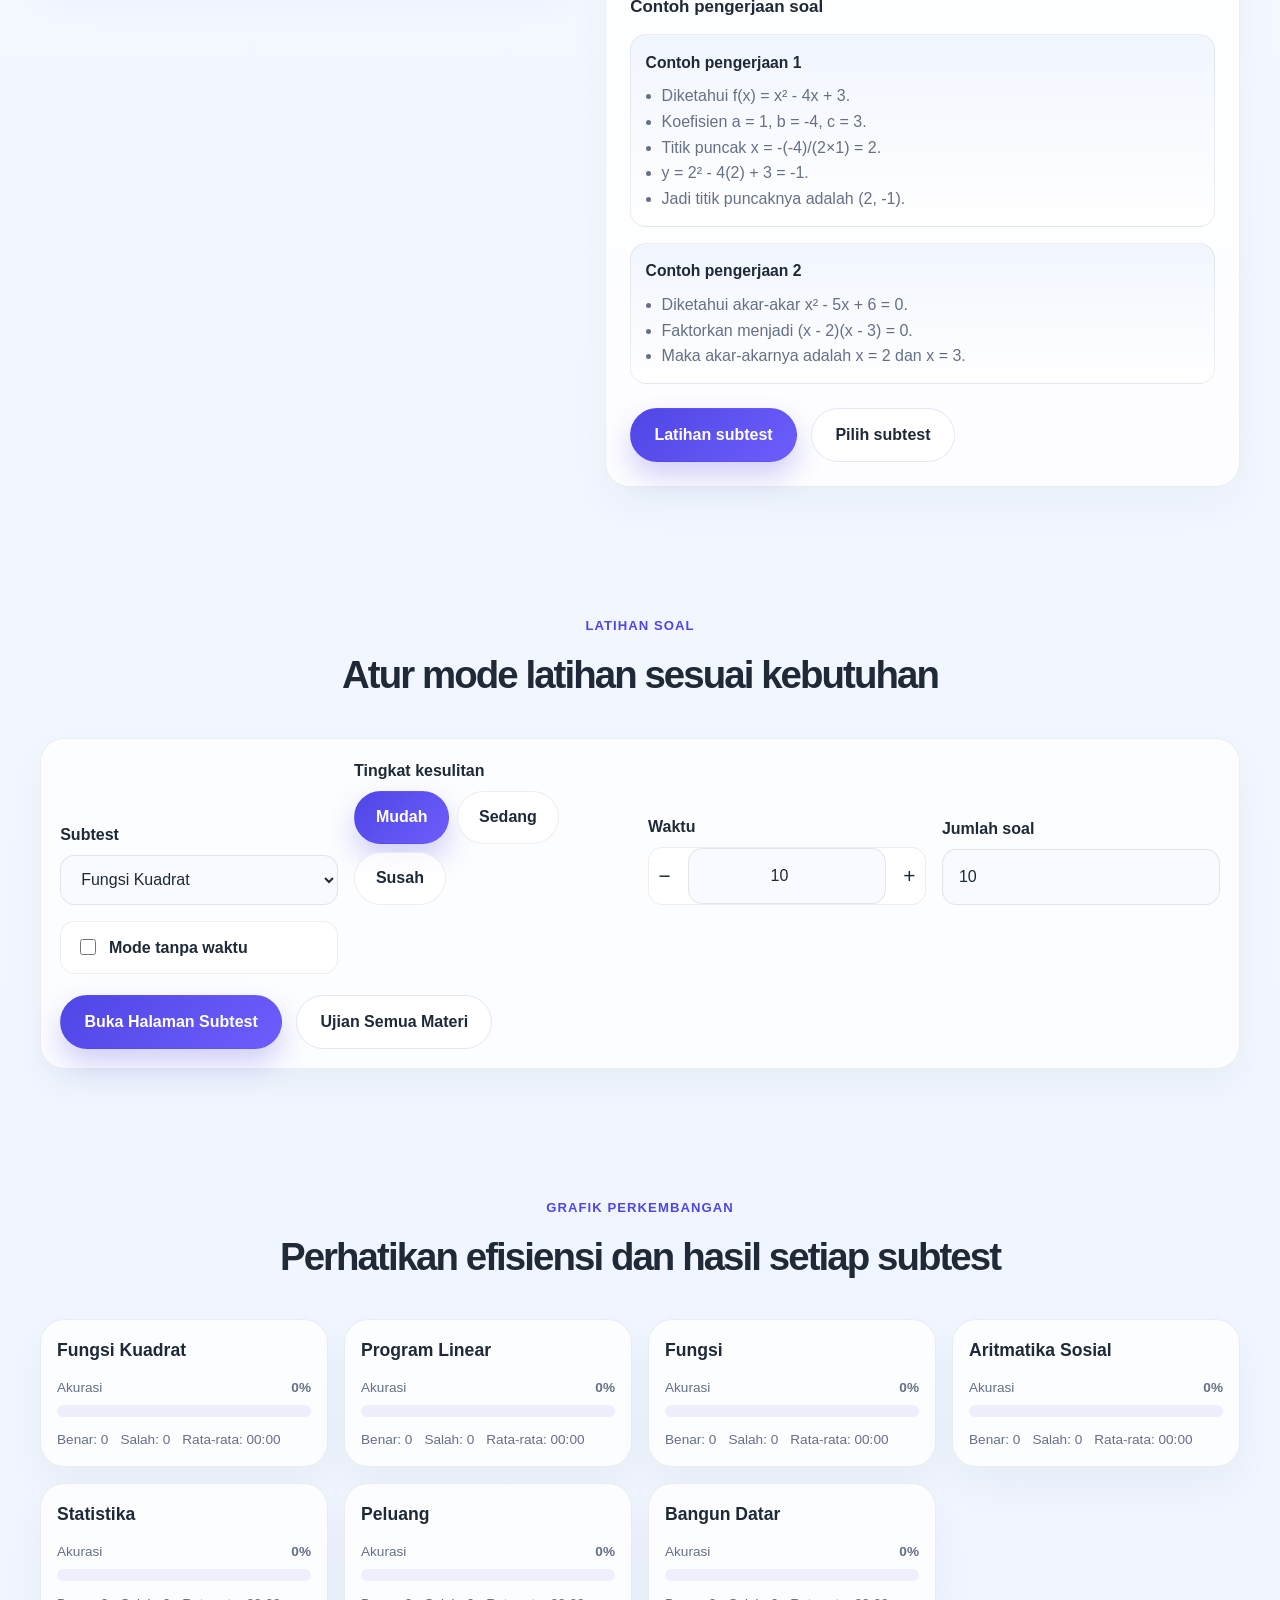
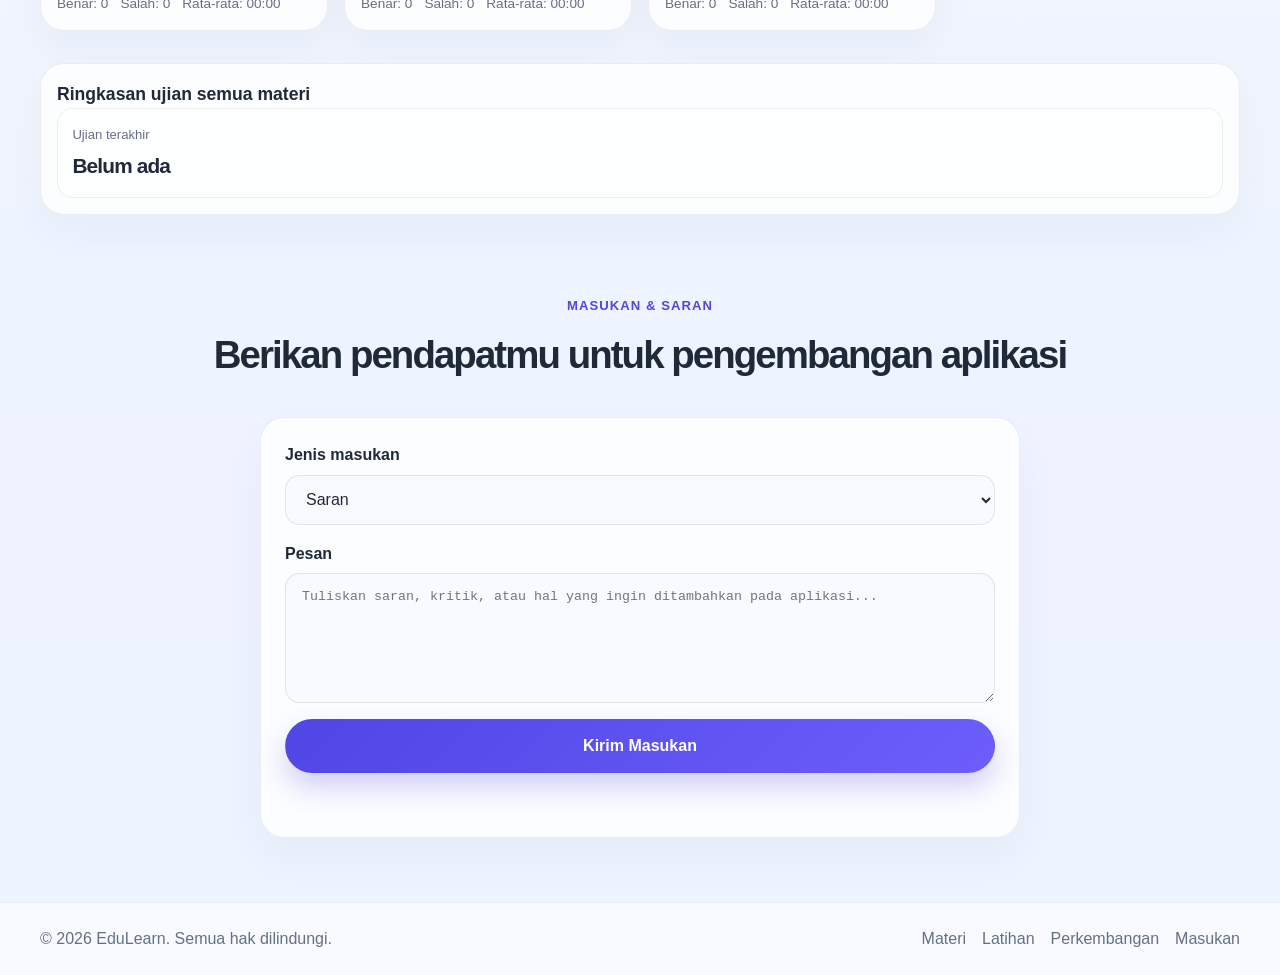
==== commit 38209234: "Add files via upload" ====
--- a/index.html
+++ b/index.html
@@ -19,6 +19,7 @@
         <a href="#materi">Materi</a>
         <a href="#latihan">Latihan</a>
         <a href="#progress">Perkembangan</a>
+        <a href="#feedback">Masukan</a>
       </nav>
 
       <div class="nav-actions">
@@ -183,6 +184,36 @@
     </section>
   </main>
 
+  <section id="feedback" class="section feedback-section">
+    <div class="container">
+      <div class="section-header center">
+        <p>Masukan &amp; Saran</p>
+        <h2>Berikan pendapatmu untuk pengembangan aplikasi</h2>
+      </div>
+
+      <div class="feedback-card">
+        <form id="feedbackForm" class="feedback-form">
+          <div class="field-group">
+            <label for="feedbackType">Jenis masukan</label>
+            <select id="feedbackType" name="type">
+              <option value="saran">Saran</option>
+              <option value="kritik">Kritik</option>
+              <option value="request">Permintaan fitur</option>
+            </select>
+          </div>
+
+          <div class="field-group">
+            <label for="feedbackMessage">Pesan</label>
+            <textarea id="feedbackMessage" name="message" rows="5" placeholder="Tuliskan saran, kritik, atau hal yang ingin ditambahkan pada aplikasi..." required></textarea>
+          </div>
+
+          <button class="btn btn-primary" type="submit">Kirim Masukan</button>
+        </form>
+        <p id="feedbackStatus" class="feedback-status" aria-live="polite"></p>
+      </div>
+    </div>
+  </section>
+
   <footer>
     <div class="container footer-inner">
       <div>© <span id="current-year">2026</span> EduLearn. Semua hak dilindungi.</div>
@@ -190,6 +221,7 @@
         <a href="#materi">Materi</a>
         <a href="#latihan">Latihan</a>
         <a href="#progress">Perkembangan</a>
+        <a href="#feedback">Masukan</a>
       </div>
     </div>
   </footer>
--- a/style.css
+++ b/style.css
@@ -42,8 +42,9 @@
   display: flex;
   align-items: center;
   justify-content: space-between;
+  flex-wrap: wrap;
   min-height: 78px;
-  gap: 1.25rem;
+  gap: 0.75rem 1.25rem;
 }
 
 .brand {
@@ -69,11 +70,16 @@
   display: flex;
   align-items: center;
   gap: 1rem;
+  flex-wrap: wrap;
 }
 
 .nav-links {
   color: var(--muted);
   font-weight: 600;
+}
+
+.nav-actions {
+  margin-left: auto;
 }
 
 .nav-links a, .footer-links a {
@@ -517,6 +523,18 @@
 }
 
 .quiz-box { padding: 1.2rem; }
+.quiz-box.quiz-active .quiz-controls {
+  opacity: 0.5;
+  pointer-events: none;
+  filter: grayscale(0.35);
+}
+
+.quiz-box.quiz-active .quiz-actions {
+  opacity: 0.5;
+  pointer-events: none;
+  filter: grayscale(0.35);
+}
+
 .quiz-controls {
   display: grid;
   grid-template-columns: repeat(4, minmax(0, 1fr));
@@ -534,6 +552,21 @@
   background: rgba(255,255,255,0.9);
   padding: 0.8rem 0.9rem;
   color: var(--text);
+}
+
+select:disabled {
+  cursor: not-allowed;
+  opacity: 0.65;
+}
+
+select optgroup {
+  color: var(--primary-dark);
+  font-weight: 800;
+}
+
+select option {
+  color: var(--text);
+  font-weight: 500;
 }
 
 .difficulty-group {
@@ -844,6 +877,58 @@
 .summary-stat strong {
   font-size: 1.3rem;
   letter-spacing: -0.04em;
+}
+
+.feedback-section {
+  padding-top: 1rem;
+}
+
+.feedback-card {
+  max-width: 760px;
+  margin: 0 auto;
+  padding: 1.5rem;
+  border-radius: 1.5rem;
+  border: 1px solid var(--border);
+  background: rgba(255, 255, 255, 0.8);
+  box-shadow: 0 18px 40px rgba(31, 41, 55, 0.04);
+}
+
+.feedback-form {
+  display: grid;
+  gap: 1rem;
+}
+
+.field-group {
+  display: grid;
+  gap: 0.45rem;
+}
+
+.field-group label {
+  font-weight: 700;
+  color: var(--text);
+}
+
+.field-group input,
+.field-group select,
+.field-group textarea {
+  width: 100%;
+  padding: 0.9rem 1rem;
+  border-radius: 0.9rem;
+  border: 1px solid rgba(31, 41, 55, 0.1);
+  background: rgba(248, 250, 255, 0.9);
+  color: var(--text);
+}
+
+.field-group textarea {
+  resize: vertical;
+  min-height: 130px;
+}
+
+.feedback-status {
+  min-height: 1.5rem;
+  margin: 1rem 0 0;
+  color: #15803d;
+  font-weight: 700;
 }
 
 footer {
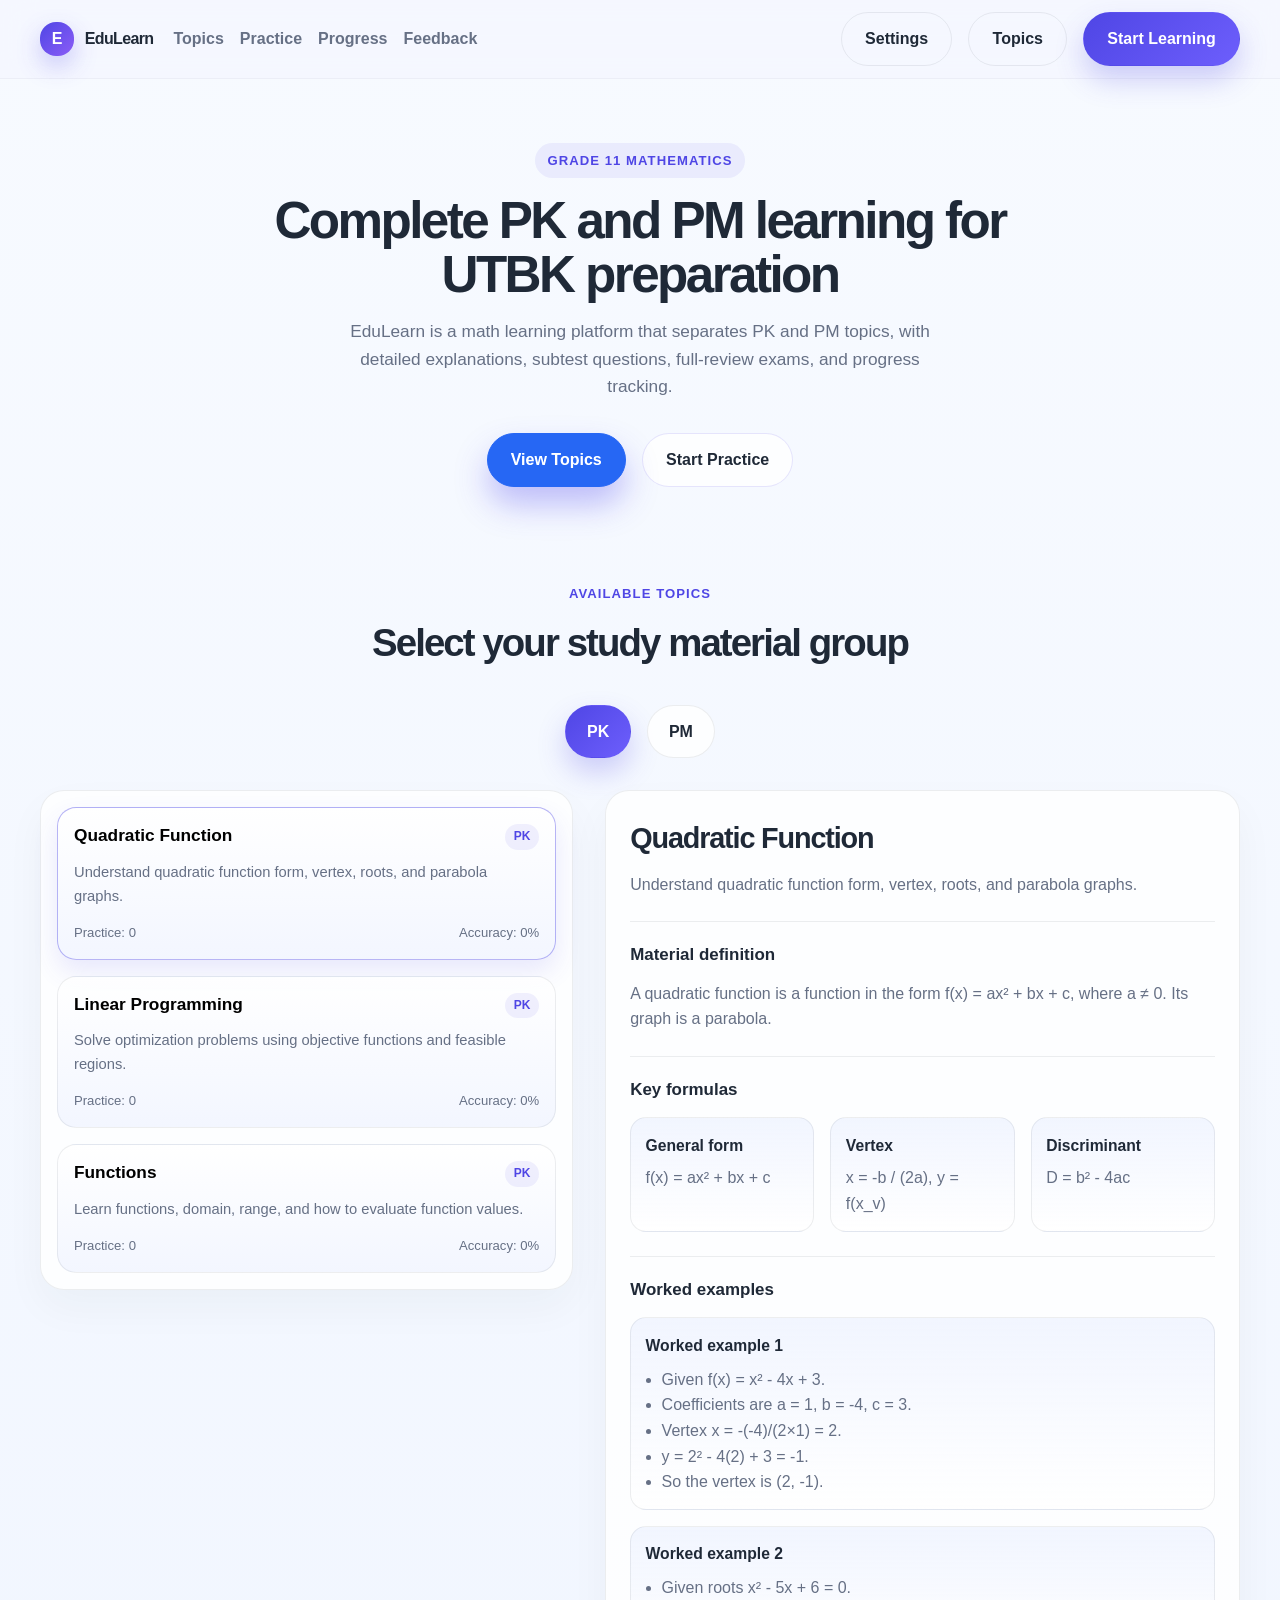
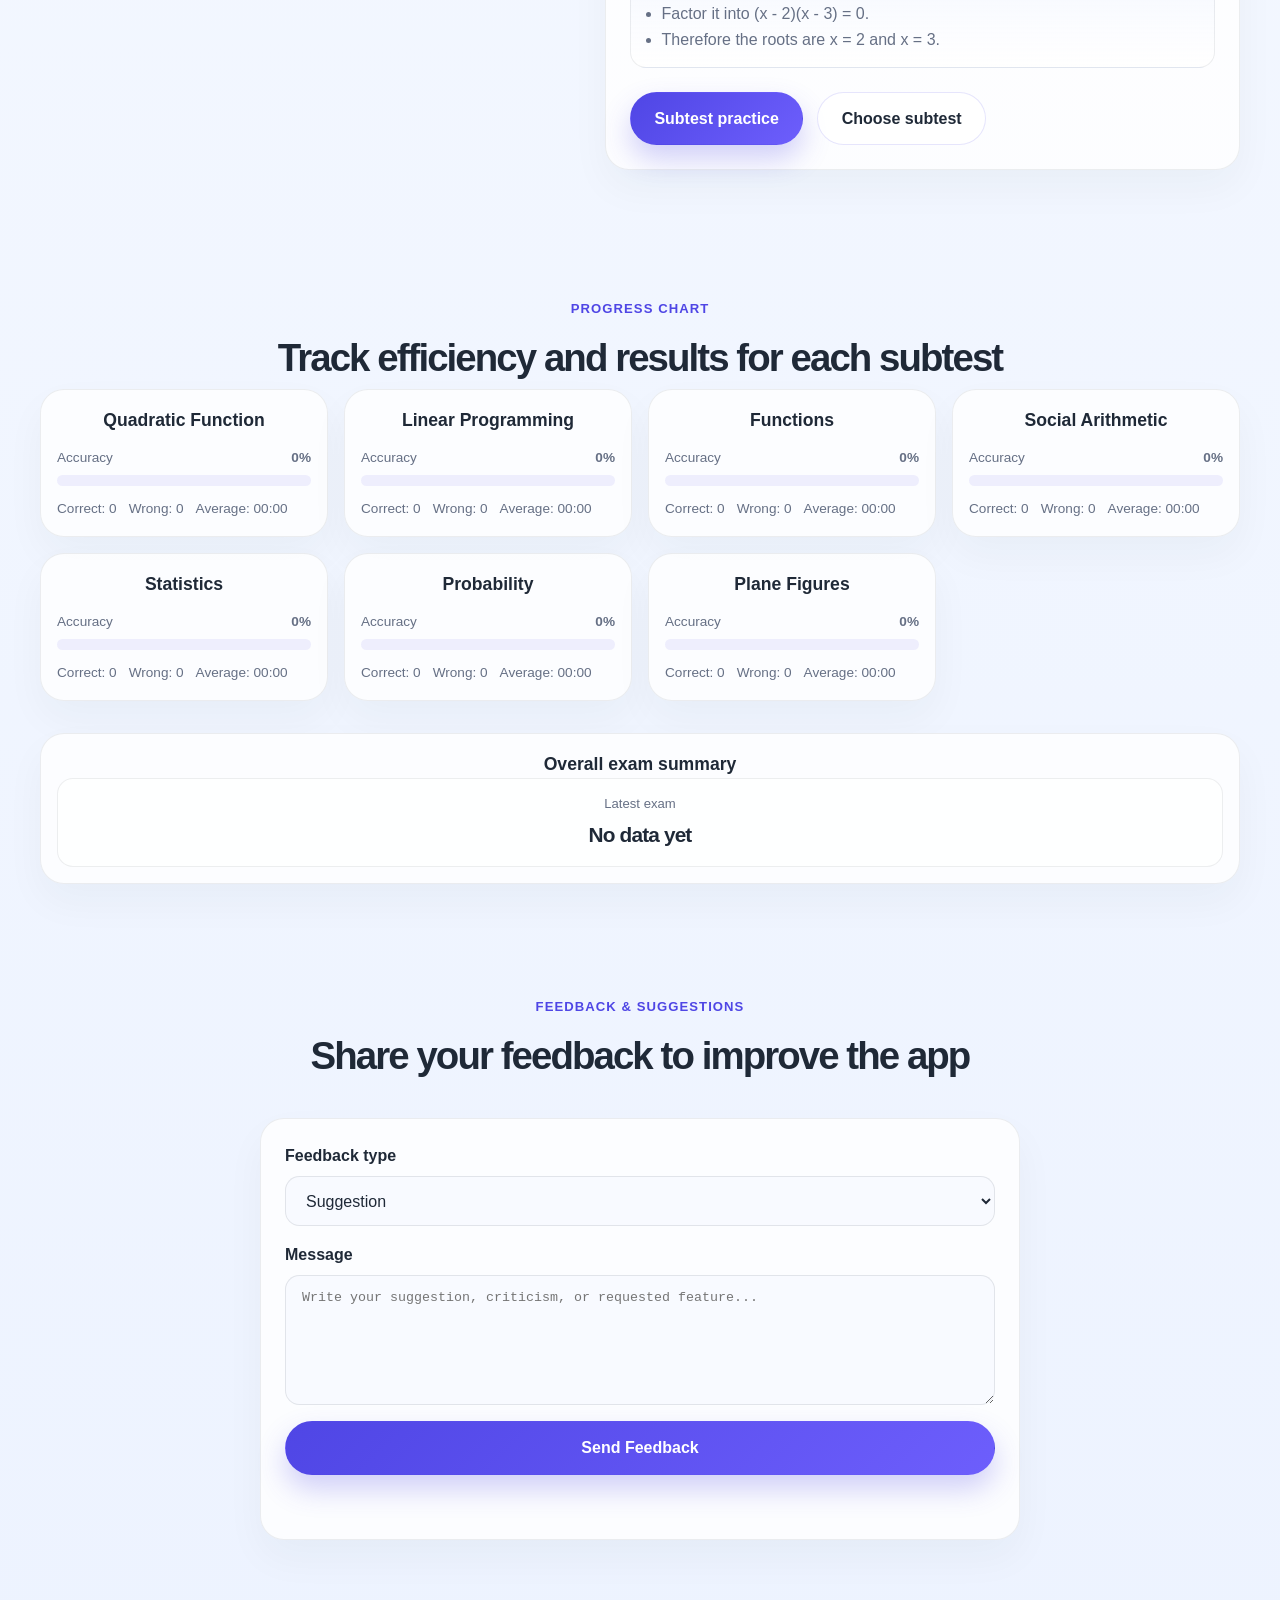
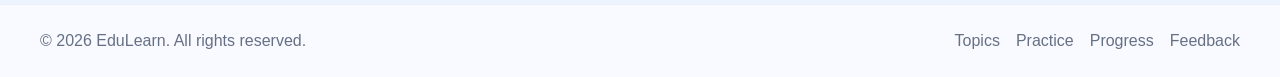
==== commit a7822a3b: "Add files via upload" ====
--- a/index.html
+++ b/index.html
@@ -1,10 +1,10 @@
 ﻿<!DOCTYPE html>
-<html lang="id">
+<html lang="en">
 <head>
   <meta charset="UTF-8" />
   <meta name="viewport" content="width=device-width, initial-scale=1.0" />
-  <title>EduLearn | Matematika Kelas 11</title>
-  <meta name="description" content="Website pembelajaran Matematika Kelas 11 dengan materi PK dan PM, pembahasan detail, latihan soal, mode tanpa waktu, dan grafik perkembangan." />
+  <title>EduLearn | Grade 11 Mathematics</title>
+  <meta name="description" content="A Grade 11 Mathematics learning website with PK and PM topics, detailed explanations, practice exercises, untimed mode, and progress tracking." />
   <link rel="stylesheet" href="style.css" />
 </head>
 <body>
@@ -16,15 +16,16 @@
       </a>
 
       <nav class="nav-links" aria-label="Main navigation">
-        <a href="#materi">Materi</a>
-        <a href="#latihan">Latihan</a>
-        <a href="#progress">Perkembangan</a>
-        <a href="#feedback">Masukan</a>
+        <a href="#materi" data-view-target="#materi" data-i18n="nav.topics">Topics</a>
+        <a href="#latihan" data-view-target="#latihan" data-i18n="nav.practice">Practice</a>
+        <a href="#progress" data-i18n="nav.progress">Progress</a>
+        <a href="#feedback" data-i18n="nav.feedback">Feedback</a>
       </nav>
 
       <div class="nav-actions">
-        <a class="btn btn-ghost" href="#materi">Materi</a>
-        <a class="btn btn-primary" href="subtest.html">Mulai Belajar</a>
+        <button id="settingsToggle" class="btn btn-ghost settings-toggle" type="button" data-i18n="settings.title">Settings</button>
+        <a class="btn btn-ghost" href="#materi" data-view-target="#materi" data-i18n="nav.topics">Topics</a>
+        <a class="btn btn-primary" href="#latihan" data-view-target="#latihan" data-i18n="nav.startLearning">Start Learning</a>
       </div>
 
       <button class="menu-toggle" aria-label="Toggle navigation">☰</button>
@@ -35,72 +36,28 @@
     <section class="hero">
       <div class="container hero-grid">
         <div class="hero-copy">
-          <div class="eyebrow">Matematika Kelas 11</div>
-          <h1>Pembelajaran lengkap PK dan PM untuk persiapan UTBK</h1>
-          <p>
-            EduLearn hadir sebagai platform belajar matematika yang memisahkan materi PK dan PM,
-            lengkap dengan pembahasan materi, soal per subtest, ujian semua materi, serta grafik perkembangan.
+          <div class="eyebrow" data-i18n="hero.eyebrow">Grade 11 Mathematics</div>
+          <h1 data-i18n="hero.title">Complete PK and PM learning for UTBK preparation</h1>
+          <p data-i18n="hero.description">
+            EduLearn is a math learning platform that separates PK and PM topics,
+            with detailed explanations, subtest questions, full-review exams, and progress tracking.
           </p>
 
           <div class="cta-group">
-            <a class="btn btn-primary" href="#materi">Lihat Materi</a>
-            <a class="btn btn-secondary" href="subtest.html">Mulai Latihan</a>
-          </div>
-
-          <div class="hero-metrics">
-            <div class="metric">
-              <strong>2</strong>
-              <span>jalur utama</span>
-            </div>
-            <div class="metric">
-              <strong>3</strong>
-              <span>tingkat kesulitan</span>
-            </div>
-            <div class="metric">
-              <strong>1</strong>
-              <span>semua materi</span>
-            </div>
-          </div>
-        </div>
-
-        <div class="hero-panel">
-          <div class="panel-card">
-            <div class="panel-header">
-              <span>Ringkasan belajar</span>
-              <span class="panel-status">Aktif</span>
-            </div>
-
-            <div class="promo-preview">
-              <span class="promo-tag">Materi favorit</span>
-              <div class="promo-title">PK dan PM Kelas 11</div>
-              <div class="promo-meta">
-                <span>Subtest terstruktur</span>
-                <span>Ujian gabungan</span>
-              </div>
-            </div>
-
-            <div class="progress-ring" aria-label="Overview progress">
-              <div class="progress-content">
-                <strong id="overviewPercent">0%</strong>
-                <small>Progress</small>
-              </div>
-            </div>
-
-            <ul class="schedule">
-              <li><span>1. Pilih materi PK / PM</span><strong>Siap</strong></li>
-              <li><span>2. Baca pembahasan detail</span><strong>Siap</strong></li>
-              <li><span>3. Kerjakan latihan dan evaluasi</span><strong>Siap</strong></li>
-            </ul>
-          </div>
-        </div>
+            <a class="btn btn-secondary cta-link active" href="#materi" data-view-target="#materi" data-i18n="cta.viewTopics">View Topics</a>
+            <a class="btn btn-secondary cta-link" href="#latihan" data-view-target="#latihan" data-i18n="cta.startPractice">Start Practice</a>
+          </div>
+
+        </div>
+
       </div>
     </section>
 
     <section class="section" id="materi">
       <div class="container">
         <div class="section-header center">
-          <p>Materi Pilihan</p>
-          <h2>Pilih kelompok materi belajar</h2>
+          <p data-i18n="topics.label">Available Topics</p>
+          <h2 data-i18n="topics.title">Select your study material group</h2>
         </div>
 
         <div class="subject-switch">
@@ -118,31 +75,31 @@
       </div>
     </section>
 
-    <section class="section" id="latihan">
+    <section class="section" id="latihan" hidden>
       <div class="container">
         <div class="section-header center">
-          <p>Latihan Soal</p>
-          <h2>Atur mode latihan sesuai kebutuhan</h2>
+          <p data-i18n="practice.label">Practice Questions</p>
+          <h2 data-i18n="practice.title">Adjust the practice mode to match your needs</h2>
         </div>
 
         <div class="quiz-box">
           <div class="quiz-controls">
             <div class="field-group compact">
-              <label for="topicSelect">Subtest</label>
+              <label for="topicSelect" data-i18n="practice.subtest">Subtest</label>
               <select id="topicSelect"></select>
             </div>
 
             <div class="field-group compact">
-              <label>Tingkat kesulitan</label>
+              <label data-i18n="practice.difficulty">Difficulty</label>
               <div class="difficulty-group">
-                <button class="difficulty-btn active" data-difficulty="mudah" type="button">Mudah</button>
-                <button class="difficulty-btn" data-difficulty="sedang" type="button">Sedang</button>
-                <button class="difficulty-btn" data-difficulty="susah" type="button">Susah</button>
+                <button class="difficulty-btn active" data-difficulty="mudah" type="button" data-i18n="practice.easy">Easy</button>
+                <button class="difficulty-btn" data-difficulty="sedang" type="button" data-i18n="practice.medium">Medium</button>
+                <button class="difficulty-btn" data-difficulty="susah" type="button" data-i18n="practice.hard">Hard</button>
               </div>
             </div>
 
             <div class="field-group compact">
-              <label>Waktu</label>
+              <label data-i18n="practice.time">Time</label>
               <div class="timer-adjust">
                 <button id="decreaseTime" type="button">−</button>
                 <input id="timerMinutes" type="number" min="1" max="60" value="10" />
@@ -151,19 +108,19 @@
             </div>
 
             <div class="field-group compact">
-              <label for="questionCount">Jumlah soal</label>
+              <label for="questionCount" data-i18n="practice.questionCount">Number of questions</label>
               <input id="questionCount" type="number" min="5" max="50" value="10" />
             </div>
 
             <label class="toggle-row">
               <input id="untimedMode" type="checkbox" />
-              <span>Mode tanpa waktu</span>
+              <span data-i18n="practice.untimed">Untimed mode</span>
             </label>
           </div>
 
           <div class="quiz-actions">
-            <a class="btn btn-primary" href="subtest.html">Buka Halaman Subtest</a>
-            <button id="startExam" class="btn btn-secondary" type="button">Ujian Semua Materi</button>
+            <button id="startSubtest" class="btn btn-primary" type="button" data-i18n="practice.openSubtest">Start Subtest</button>
+            <button id="startExam" class="btn btn-secondary" type="button" data-i18n="practice.fullReview">Full Review Exam</button>
           </div>
 
           <div id="quizArea" class="quiz-area hidden"></div>
@@ -175,39 +132,61 @@
     <section class="section progress-section" id="progress">
       <div class="container">
         <div class="section-header center">
-          <p>Grafik Perkembangan</p>
-          <h2>Perhatikan efisiensi dan hasil setiap subtest</h2>
-        </div>
+        <p data-i18n="progress.label">Progress Chart</p>
+        <h2 data-i18n="progress.title">Track efficiency and results for each subtest</h2>
 
         <div id="progressOverview" class="progress-overview"></div>
       </div>
     </section>
   </main>
+
+  <aside id="settingsPanel" class="settings-panel hidden" aria-label="Website settings">
+    <div class="settings-header">
+      <h3 data-i18n="settings.title">Settings</h3>
+      <button id="closeSettings" class="settings-close" type="button" aria-label="Close settings">×</button>
+    </div>
+
+    <div class="settings-group">
+      <label for="languageSelect" data-i18n="settings.languageLabel">Language</label>
+      <select id="languageSelect">
+        <option value="en">English</option>
+        <option value="id">Indonesia</option>
+      </select>
+    </div>
+
+    <div class="settings-group">
+      <span data-i18n="settings.themeLabel">Theme</span>
+      <div class="theme-switch">
+        <button class="theme-btn active" data-theme="light" type="button" data-i18n="settings.lightTheme">Light</button>
+        <button class="theme-btn" data-theme="dark" type="button" data-i18n="settings.darkTheme">Dark</button>
+      </div>
+    </div>
+  </aside>
 
   <section id="feedback" class="section feedback-section">
     <div class="container">
       <div class="section-header center">
-        <p>Masukan &amp; Saran</p>
-        <h2>Berikan pendapatmu untuk pengembangan aplikasi</h2>
+        <p data-i18n="feedback.label">Feedback &amp; Suggestions</p>
+        <h2 data-i18n="feedback.title">Share your feedback to improve the app</h2>
       </div>
 
       <div class="feedback-card">
         <form id="feedbackForm" class="feedback-form">
           <div class="field-group">
-            <label for="feedbackType">Jenis masukan</label>
+            <label for="feedbackType" data-i18n="feedback.typeLabel">Feedback type</label>
             <select id="feedbackType" name="type">
-              <option value="saran">Saran</option>
-              <option value="kritik">Kritik</option>
-              <option value="request">Permintaan fitur</option>
+              <option value="saran" data-i18n="feedback.optionSuggestion">Suggestion</option>
+              <option value="kritik" data-i18n="feedback.optionCriticism">Criticism</option>
+              <option value="request" data-i18n="feedback.optionRequest">Feature request</option>
             </select>
           </div>
 
           <div class="field-group">
-            <label for="feedbackMessage">Pesan</label>
-            <textarea id="feedbackMessage" name="message" rows="5" placeholder="Tuliskan saran, kritik, atau hal yang ingin ditambahkan pada aplikasi..." required></textarea>
-          </div>
-
-          <button class="btn btn-primary" type="submit">Kirim Masukan</button>
+            <label for="feedbackMessage" data-i18n="feedback.messageLabel">Message</label>
+            <textarea id="feedbackMessage" name="message" rows="5" placeholder="Write your suggestion, criticism, or requested feature..." data-i18n-placeholder="feedback.placeholder" required></textarea>
+          </div>
+
+          <button class="btn btn-primary" type="submit" data-i18n="feedback.sendButton">Send Feedback</button>
         </form>
         <p id="feedbackStatus" class="feedback-status" aria-live="polite"></p>
       </div>
@@ -216,12 +195,12 @@
 
   <footer>
     <div class="container footer-inner">
-      <div>© <span id="current-year">2026</span> EduLearn. Semua hak dilindungi.</div>
+      <div>© <span id="current-year">2026</span> EduLearn. All rights reserved.</div>
       <div class="footer-links">
-        <a href="#materi">Materi</a>
-        <a href="#latihan">Latihan</a>
-        <a href="#progress">Perkembangan</a>
-        <a href="#feedback">Masukan</a>
+        <a href="#materi" data-view-target="#materi" data-i18n="nav.topics">Topics</a>
+        <a href="#latihan" data-view-target="#latihan" data-i18n="nav.practice">Practice</a>
+        <a href="#progress" data-i18n="nav.progress">Progress</a>
+        <a href="#feedback" data-i18n="nav.feedback">Feedback</a>
       </div>
     </div>
   </footer>
--- a/style.css
+++ b/style.css
@@ -13,6 +13,21 @@
   --shadow: 0 20px 50px rgba(79, 70, 229, 0.12);
 }
 
+body[data-theme="dark"] {
+  --bg: #091120;
+  --surface: #101c2f;
+  --surface-soft: #12233b;
+  --primary: #8b5cf6;
+  --primary-dark: #d4c4ff;
+  --accent: #34d399;
+  --warning: #fbbf24;
+  --danger: #f87171;
+  --text: #ebf1ff;
+  --muted: #b3c2d9;
+  --border: rgba(148, 163, 184, 0.2);
+  --shadow: 0 24px 60px rgba(15, 23, 42, 0.5);
+}
+
 * { box-sizing: border-box; }
 html { scroll-behavior: smooth; }
 body {
@@ -21,12 +36,205 @@
   background: linear-gradient(180deg, #f7faff 0%, #edf3ff 100%);
   color: var(--text);
   line-height: 1.6;
+  transition: background 0.2s ease, color 0.2s ease;
+}
+
+body[data-theme="dark"] {
+  background: linear-gradient(180deg, #0a1220 0%, #0f1b2d 100%);
+}
+
+body[data-theme="dark"] .topbar {
+  background: rgba(9, 17, 32, 0.82);
+  border-bottom-color: rgba(148, 163, 184, 0.18);
+}
+
+body[data-theme="dark"] .nav-links,
+body[data-theme="dark"] .nav-actions,
+body[data-theme="dark"] .footer-inner,
+body[data-theme="dark"] .footer-links,
+body[data-theme="dark"] .panel-header,
+body[data-theme="dark"] .promo-meta,
+body[data-theme="dark"] .progress-content small,
+body[data-theme="dark"] .schedule li,
+body[data-theme="dark"] .topic-card p,
+body[data-theme="dark"] .topic-meta,
+body[data-theme="dark"] .detail-subtitle,
+body[data-theme="dark"] .detail-section p,
+body[data-theme="dark"] .formula-card p,
+body[data-theme="dark"] .example-card p,
+body[data-theme="dark"] .example-card li,
+body[data-theme="dark"] .question-visual small,
+body[data-theme="dark"] .result-summary,
+body[data-theme="dark"] .mistake-item p,
+body[data-theme="dark"] .progress-row .label,
+body[data-theme="dark"] .progress-metrics,
+body[data-theme="dark"] .summary-stat span,
+body[data-theme="dark"] .metric span,
+body[data-theme="dark"] .promo-tag,
+body[data-theme="dark"] .schedule strong,
+body[data-theme="dark"] .field-group label,
+body[data-theme="dark"] .toggle-row span,
+body[data-theme="dark"] .option-btn,
+body[data-theme="dark"] .field-group input,
+body[data-theme="dark"] .field-group textarea,
+body[data-theme="dark"] .field-group select,
+body[data-theme="dark"] .settings-group label,
+body[data-theme="dark"] .settings-group span,
+body[data-theme="dark"] .settings-close,
+body[data-theme="dark"] .theme-btn,
+body[data-theme="dark"] .nav-links a,
+body[data-theme="dark"] .footer-links a {
+  color: var(--text);
+}
+
+body[data-theme="dark"] .nav-links {
+  color: var(--muted);
+}
+
+body[data-theme="dark"] .menu-toggle,
+body[data-theme="dark"] .settings-group select,
+body[data-theme="dark"] .theme-btn,
+body[data-theme="dark"] .field-group input,
+body[data-theme="dark"] .field-group textarea,
+body[data-theme="dark"] .field-group select,
+body[data-theme="dark"] .timer-adjust,
+body[data-theme="dark"] .toggle-row,
+body[data-theme="dark"] .metric,
+body[data-theme="dark"] .panel-card,
+body[data-theme="dark"] .promo-preview,
+body[data-theme="dark"] .schedule li,
+body[data-theme="dark"] .topic-list-panel,
+body[data-theme="dark"] .topic-detail,
+body[data-theme="dark"] .topic-card,
+body[data-theme="dark"] .formula-card,
+body[data-theme="dark"] .example-card,
+body[data-theme="dark"] .quiz-box,
+body[data-theme="dark"] .quiz-card,
+body[data-theme="dark"] .result-box,
+body[data-theme="dark"] .mistake-item,
+body[data-theme="dark"] .progress-card,
+body[data-theme="dark"] .summary-stat,
+body[data-theme="dark"] .feedback-card,
+body[data-theme="dark"] footer {
+  background: rgba(16, 28, 47, 0.88);
+  border-color: var(--border);
+  color: var(--text);
+}
+
+body[data-theme="dark"] #latihan,
+body[data-theme="dark"] .feedback-section {
+  background: linear-gradient(180deg, rgba(16, 28, 47, 0.35), rgba(9, 17, 32, 0.12));
+}
+
+body[data-theme="dark"] .topic-card {
+  background: linear-gradient(180deg, rgba(16, 28, 47, 0.9), rgba(19, 33, 52, 0.9));
+  color: var(--text);
+}
+
+body[data-theme="dark"] .topic-card h3,
+body[data-theme="dark"] .topic-card p,
+body[data-theme="dark"] .topic-card .topic-meta,
+body[data-theme="dark"] .topic-card .topic-tag,
+body[data-theme="dark"] .formula-card,
+body[data-theme="dark"] .formula-card h4,
+body[data-theme="dark"] .formula-card p,
+body[data-theme="dark"] .example-card,
+body[data-theme="dark"] .example-card h4,
+body[data-theme="dark"] .example-card p,
+body[data-theme="dark"] .example-card li,
+body[data-theme="dark"] .quiz-card,
+body[data-theme="dark"] .quiz-card h3,
+body[data-theme="dark"] .quiz-card p,
+body[data-theme="dark"] .result-box,
+body[data-theme="dark"] .result-box h3,
+body[data-theme="dark"] .result-box p,
+body[data-theme="dark"] .mistake-item,
+body[data-theme="dark"] .mistake-item p,
+body[data-theme="dark"] .summary-stat,
+body[data-theme="dark"] .summary-stat strong,
+body[data-theme="dark"] .summary-stat span,
+body[data-theme="dark"] .feedback-card,
+body[data-theme="dark"] .feedback-card p,
+body[data-theme="dark"] .feedback-card label {
+  color: var(--text);
+}
+
+body[data-theme="dark"] .formula-card,
+body[data-theme="dark"] .example-card,
+body[data-theme="dark"] .quiz-card,
+body[data-theme="dark"] .result-box,
+body[data-theme="dark"] .mistake-item,
+body[data-theme="dark"] .summary-stat,
+body[data-theme="dark"] .feedback-card {
+  background: rgba(19, 33, 52, 0.9);
+}
+
+body[data-theme="dark"] .option-btn {
+  background: rgba(19, 33, 52, 0.9);
+  border-color: var(--border);
+}
+
+body[data-theme="dark"] .option-btn.correct {
+  color: #bbf7d0;
+}
+
+body[data-theme="dark"] .option-btn.wrong {
+  color: #fecaca;
+}
+
+body[data-theme="dark"] .option-btn.selected {
+  color: #dbeafe;
+}
+
+body[data-theme="dark"] .question-limit-notice {
+  color: #fef3c7;
+}
+
+body[data-theme="dark"] .progress-ring::before {
+  background: rgba(16, 28, 47, 0.92);
+}
+
+body[data-theme="dark"] .progress-bar {
+  background: rgba(148, 163, 184, 0.18);
+}
+
+body[data-theme="dark"] .schedule strong,
+body[data-theme="dark"] .panel-status {
+  color: #d1fae5;
+}
+
+body[data-theme="dark"] .btn-secondary,
+body[data-theme="dark"] .btn-ghost,
+body[data-theme="dark"] .menu-toggle,
+body[data-theme="dark"] .theme-btn {
+  background: rgba(18, 31, 48, 0.9);
+  color: var(--text);
+}
+
+body[data-theme="dark"] .btn-secondary {
+  border-color: rgba(148, 163, 184, 0.2);
+}
+
+body[data-theme="dark"] .btn-ghost,
+body[data-theme="dark"] .menu-toggle {
+  border-color: rgba(148, 163, 184, 0.18);
+}
+
+body[data-theme="dark"] .settings-close,
+body[data-theme="dark"] .settings-group label,
+body[data-theme="dark"] .settings-group span {
+  color: var(--text);
 }
 
 a { color: inherit; text-decoration: none; }
 button, input, select { font: inherit; }
 .container { width: min(1200px, calc(100% - 2rem)); margin: 0 auto; }
 .section { padding: 4rem 0; }
+#latihan {
+  background: linear-gradient(180deg, rgba(79, 70, 229, 0.03), rgba(255, 255, 255, 0.4));
+  border-top: 1px solid rgba(79, 70, 229, 0.08);
+  border-bottom: 1px solid rgba(79, 70, 229, 0.08);
+}
 .center { text-align: center; }
 
 .topbar {
@@ -102,6 +310,91 @@
   cursor: pointer;
 }
 
+.settings-toggle {
+  min-width: 6.5rem;
+}
+
+.settings-panel {
+  position: fixed;
+  top: 5.4rem;
+  right: 1rem;
+  z-index: 40;
+  width: min(20rem, calc(100vw - 2rem));
+  padding: 1rem;
+  background: rgba(255,255,255,0.94);
+  border: 1px solid var(--border);
+  border-radius: 1.25rem;
+  box-shadow: var(--shadow);
+  backdrop-filter: blur(16px);
+}
+
+body[data-theme="dark"] .settings-panel {
+  background: rgba(16, 28, 47, 0.95);
+}
+
+.settings-panel.hidden {
+  display: none;
+}
+
+.settings-header {
+  display: flex;
+  align-items: center;
+  justify-content: space-between;
+  gap: 1rem;
+  margin-bottom: 1rem;
+}
+
+.settings-header h3 {
+  margin: 0;
+  font-size: 1.1rem;
+}
+
+.settings-close {
+  border: 0;
+  background: transparent;
+  color: var(--muted);
+  font-size: 1.5rem;
+  cursor: pointer;
+}
+
+.settings-group {
+  display: flex;
+  flex-direction: column;
+  gap: 0.5rem;
+  margin-top: 0.85rem;
+}
+
+.settings-group label,
+.settings-group span {
+  font-weight: 700;
+}
+
+.settings-group select,
+.theme-btn {
+  border: 1px solid var(--border);
+  border-radius: 0.9rem;
+  background: var(--surface);
+  color: var(--text);
+  padding: 0.7rem 0.9rem;
+}
+
+.theme-switch {
+  display: flex;
+  gap: 0.5rem;
+}
+
+.theme-btn {
+  flex: 1;
+  cursor: pointer;
+  transition: all 0.2s ease;
+}
+
+.theme-btn.active {
+  background: linear-gradient(135deg, var(--primary), #6d5efc);
+  color: #fff;
+  border-color: transparent;
+}
+
 .btn {
   display: inline-flex;
   align-items: center;
@@ -124,6 +417,20 @@
   box-shadow: 0 14px 28px rgba(79, 70, 229, 0.25);
 }
 
+.cta-link.active {
+  background: #2563eb;
+  border-color: #2563eb;
+  color: #fff;
+  box-shadow: 0 18px 32px rgba(79, 70, 229, 0.34);
+  filter: brightness(1.04);
+}
+
+body[data-theme="dark"] .cta-link.active {
+  background: #2563eb;
+  border-color: #2563eb;
+  color: #fff;
+}
+
 .btn-secondary {
   border-color: rgba(79, 70, 229, 0.14);
   background: rgba(255, 255, 255, 0.8);
@@ -139,9 +446,15 @@
 .hero { padding: 4rem 0 2rem; }
 .hero-grid {
   display: grid;
-  grid-template-columns: 1.1fr 0.9fr;
+  grid-template-columns: 1fr;
   align-items: center;
   gap: 2rem;
+}
+
+.hero-copy {
+  max-width: 860px;
+  margin: 0 auto;
+  text-align: center;
 }
 
 .eyebrow {
@@ -165,7 +478,7 @@
 }
 
 .hero-copy p {
-  margin-top: 1rem;
+  margin: 1rem auto 0;
   max-width: 620px;
   font-size: 1.08rem;
   color: var(--muted);
@@ -174,6 +487,7 @@
 .cta-group {
   display: flex;
   flex-wrap: wrap;
+  justify-content: center;
   gap: 1rem;
   margin-top: 2rem;
 }
@@ -183,6 +497,9 @@
   grid-template-columns: repeat(3, minmax(0, 1fr));
   gap: 1rem;
   margin-top: 2rem;
+  max-width: 620px;
+  margin-left: auto;
+  margin-right: auto;
 }
 
 .metric {
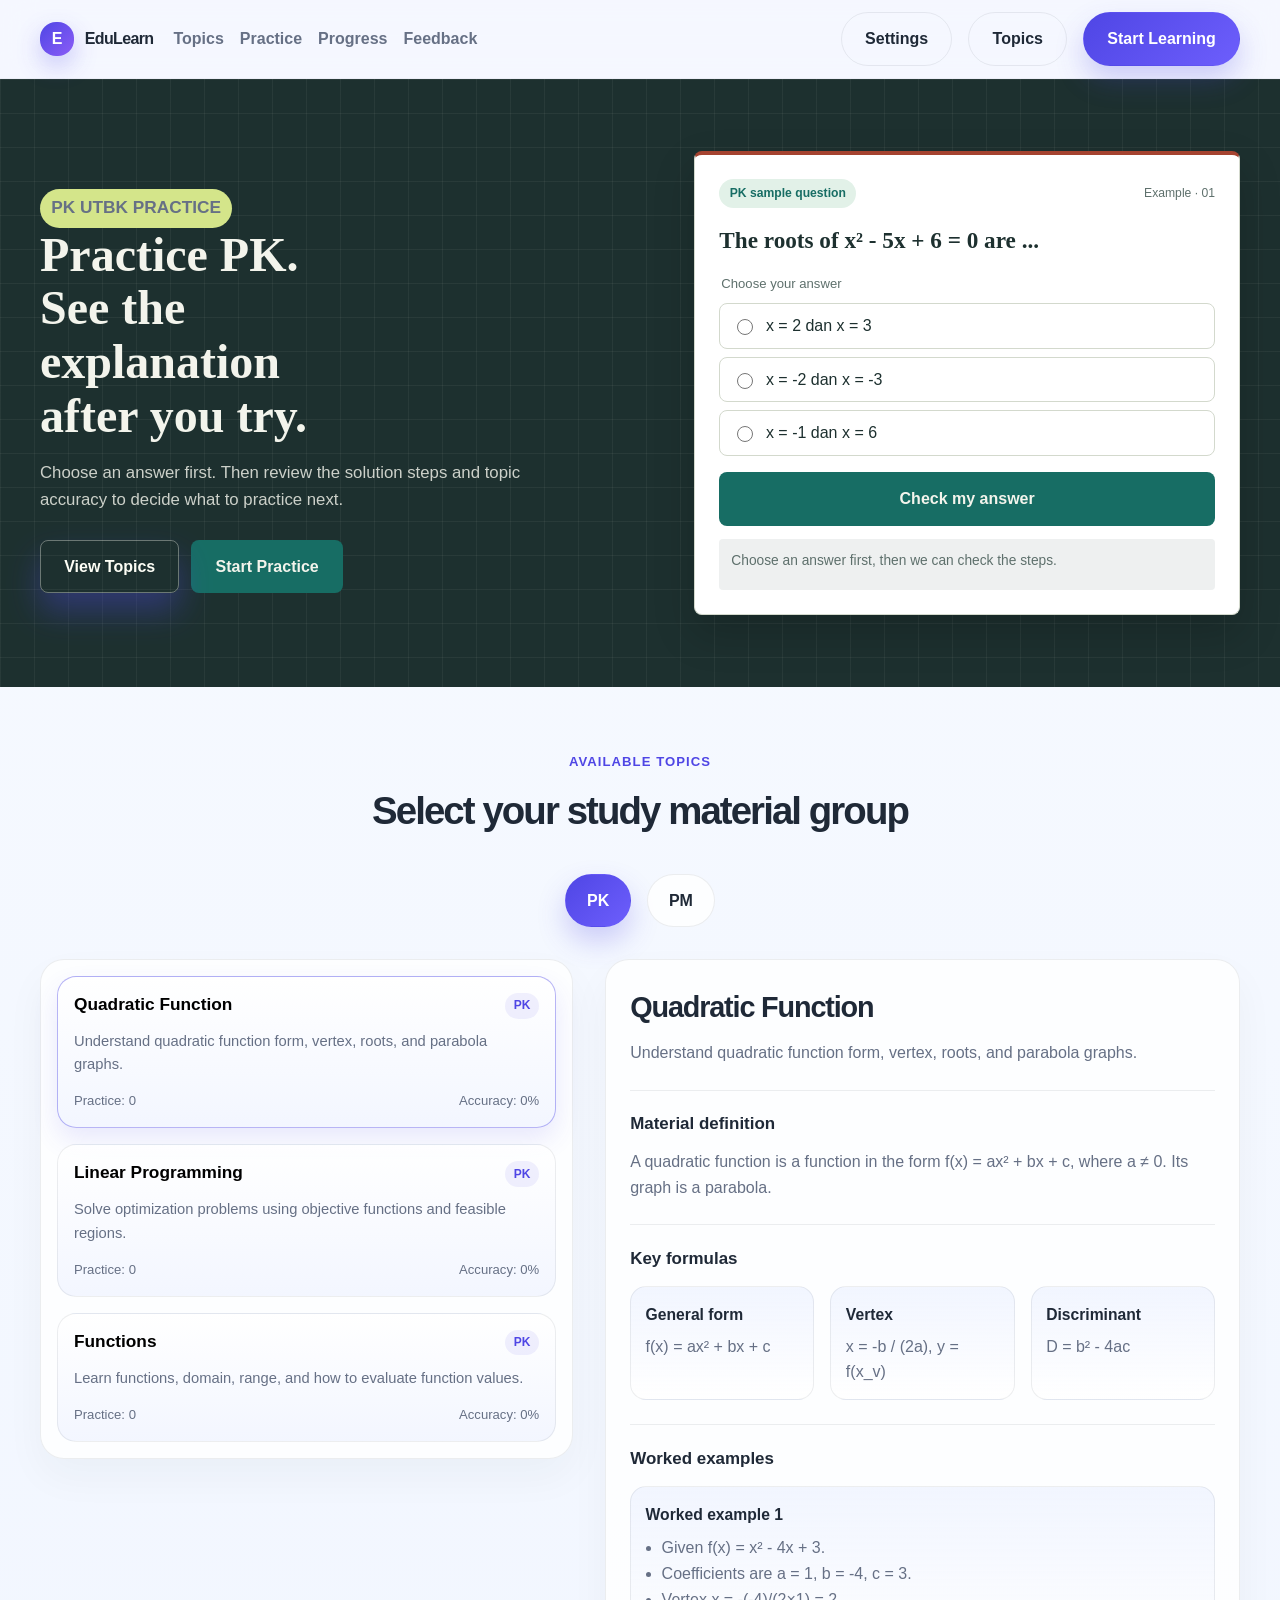
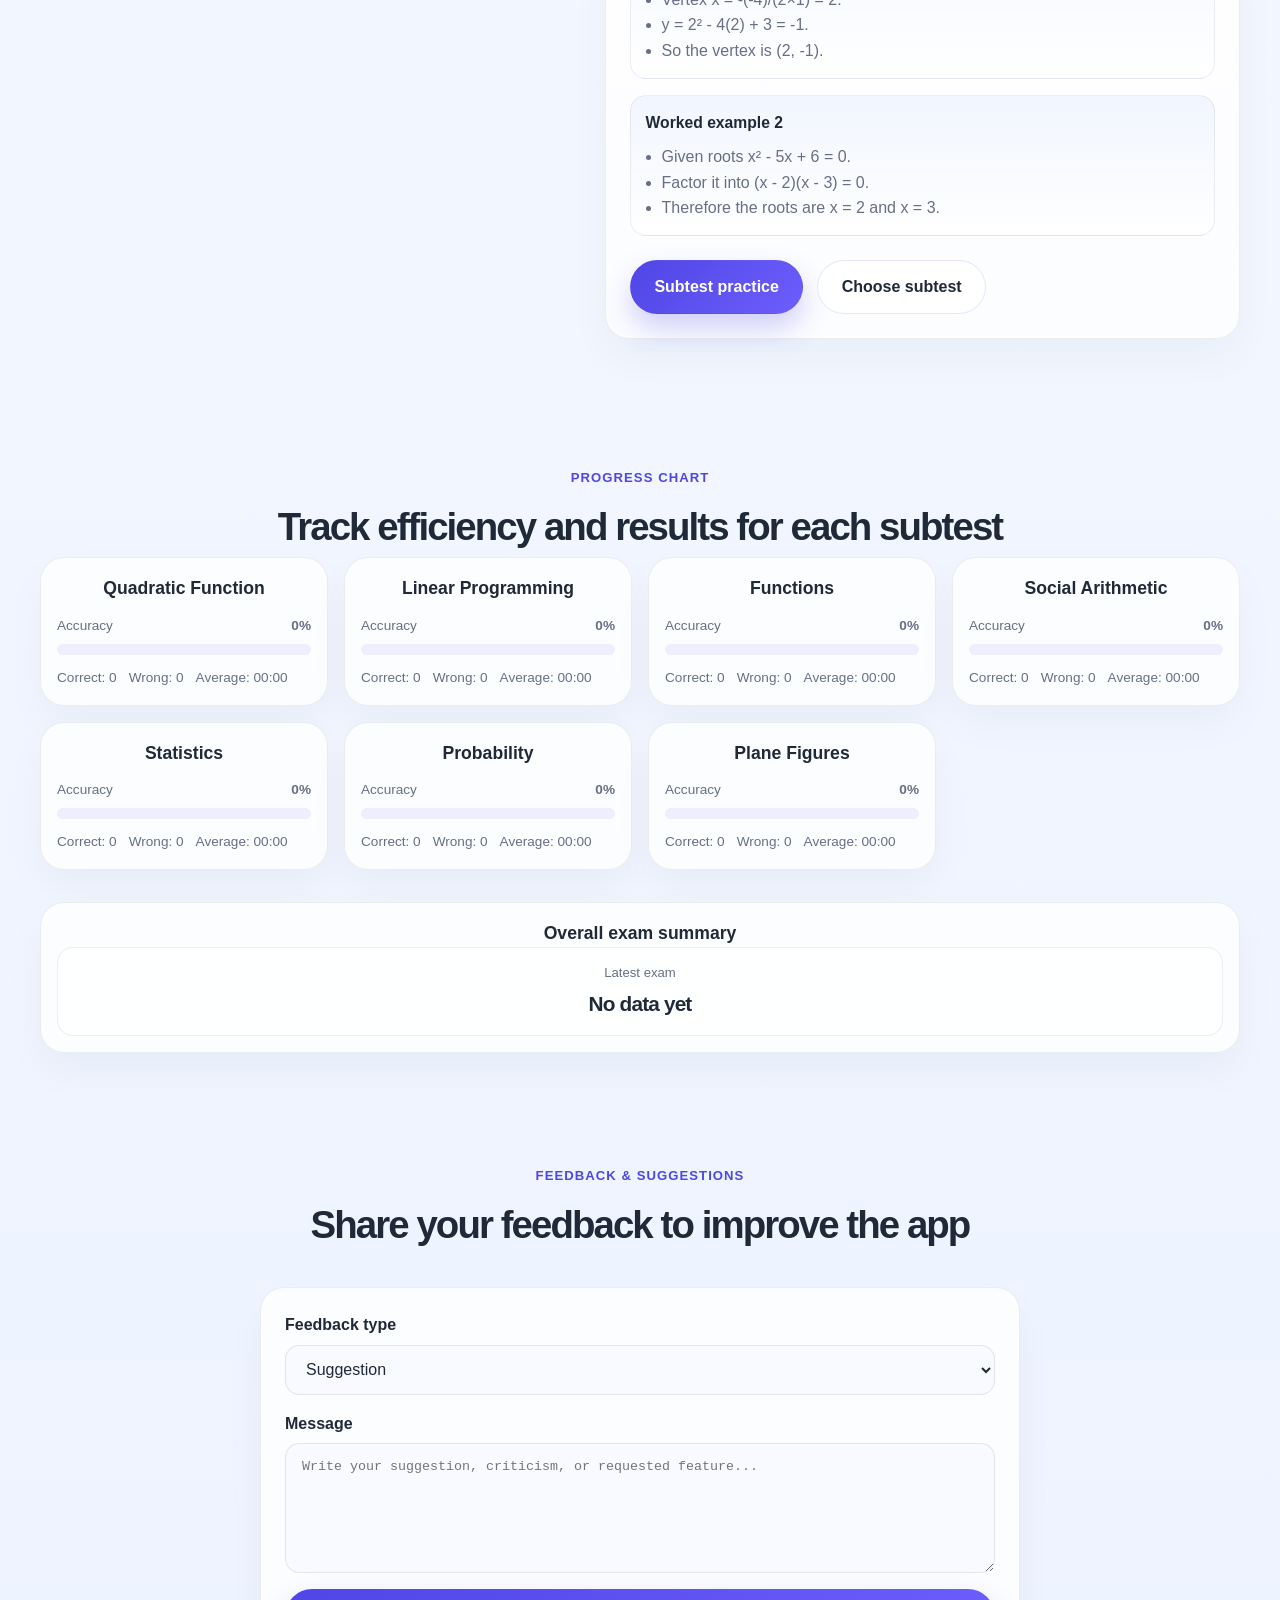
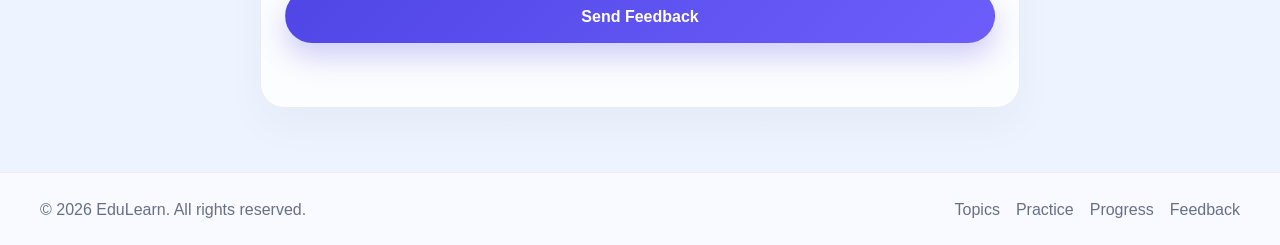
==== commit c8b2dfba: "Add files via upload" ====
--- a/index.html
+++ b/index.html
@@ -33,23 +33,34 @@
   </header>
 
   <main id="home">
-    <section class="hero">
+    <section class="hero landing-hero">
       <div class="container hero-grid">
-        <div class="hero-copy">
-          <div class="eyebrow" data-i18n="hero.eyebrow">Grade 11 Mathematics</div>
-          <h1 data-i18n="hero.title">Complete PK and PM learning for UTBK preparation</h1>
-          <p data-i18n="hero.description">
-            EduLearn is a math learning platform that separates PK and PM topics,
-            with detailed explanations, subtest questions, full-review exams, and progress tracking.
-          </p>
+        <div class="hero-copy landing-copy">
+          <p class="landing-eyebrow" data-i18n="landing.eyebrow">Latihan PK UTBK</p>
+          <h1 data-i18n="landing.title">Latihan PK, dengan pembahasan setelah kamu mencoba.</h1>
+          <p data-i18n="landing.description">Pilih jawaban dulu. Setelah itu, lihat langkah penyelesaian dan akurasi per topik untuk menentukan latihan berikutnya.</p>
 
           <div class="cta-group">
             <a class="btn btn-secondary cta-link active" href="#materi" data-view-target="#materi" data-i18n="cta.viewTopics">View Topics</a>
-            <a class="btn btn-secondary cta-link" href="#latihan" data-view-target="#latihan" data-i18n="cta.startPractice">Start Practice</a>
-          </div>
-
-        </div>
-
+            <a class="btn btn-primary cta-link" href="#latihan" data-view-target="#latihan" data-i18n="cta.startPractice">Start Practice</a>
+          </div>
+        </div>
+
+        <article class="landing-card" aria-labelledby="landing-question-title">
+          <div class="landing-card-topline">
+            <span class="landing-badge" data-i18n="landing.exampleLabel">Contoh soal PK</span>
+            <span class="landing-card-meta" data-i18n="landing.exampleNumber">Contoh · 01</span>
+          </div>
+          <h2 id="landing-question-title" data-i18n="landing.question">Akar-akar dari x² - 5x + 6 = 0 adalah ...</h2>
+          <fieldset class="landing-choice-list" id="landingPredictionChoices">
+            <legend data-i18n="landing.chooseAnswer">Pilih jawabanmu</legend>
+            <label class="landing-choice"><input type="radio" name="landingPrediction" value="2,3" /><span>x = 2 dan x = 3</span></label>
+            <label class="landing-choice"><input type="radio" name="landingPrediction" value="-2,-3" /><span>x = -2 dan x = -3</span></label>
+            <label class="landing-choice"><input type="radio" name="landingPrediction" value="-1,6" /><span>x = -1 dan x = 6</span></label>
+          </fieldset>
+          <button class="btn btn-primary landing-check-button" id="checkLandingAnswer" type="button" data-i18n="landing.checkAnswer">Periksa jawaban</button>
+          <p class="landing-feedback" id="landingFeedback" aria-live="polite" data-i18n="landing.feedbackPrompt">Pilih jawaban dulu, lalu kita cek langkahnya.</p>
+        </article>
       </div>
     </section>
 
@@ -82,7 +93,7 @@
           <h2 data-i18n="practice.title">Adjust the practice mode to match your needs</h2>
         </div>
 
-        <div class="quiz-box">
+        <div class="quiz-box official-exam">
           <div class="quiz-controls">
             <div class="field-group compact">
               <label for="topicSelect" data-i18n="practice.subtest">Subtest</label>
--- a/style.css
+++ b/style.css
@@ -484,6 +484,226 @@
   color: var(--muted);
 }
 
+.landing-hero {
+  --landing-ink: #1d302f;
+  --landing-paper: #f3f4ec;
+  --landing-card: #ffffff;
+  --landing-card-ink: #1d302f;
+  --landing-card-muted: #5e706c;
+  --landing-line: #d3d9cd;
+  --landing-teal: #176d64;
+  --landing-coral: #a54330;
+  --landing-lime: #d4e58a;
+  --landing-correct: #e2f1e8;
+  --landing-incorrect: #f8e6df;
+  padding: 4.5rem 0;
+  background-color: var(--landing-ink);
+  background-image: linear-gradient(rgba(243, 244, 236, 0.055) 1px, transparent 1px), linear-gradient(90deg, rgba(243, 244, 236, 0.055) 1px, transparent 1px);
+  background-size: 34px 34px;
+  color: var(--landing-paper);
+}
+
+body[data-theme="dark"] .landing-hero {
+  --landing-ink: #172422;
+  --landing-paper: #edf2e8;
+  --landing-card: #202e2a;
+  --landing-card-ink: #edf2e8;
+  --landing-card-muted: #b5c3b9;
+  --landing-line: #465a51;
+  --landing-teal: #81c9b4;
+  --landing-coral: #f09b7d;
+  --landing-lime: #bace75;
+  --landing-correct: #274438;
+  --landing-incorrect: #4a302d;
+}
+
+.landing-hero .hero-grid {
+  grid-template-columns: minmax(0, 1fr) minmax(19rem, 0.9fr);
+  align-items: center;
+  gap: 3rem;
+}
+
+.landing-hero .landing-copy {
+  max-width: none;
+  margin: 0;
+  text-align: left;
+}
+
+.landing-eyebrow {
+  display: inline-flex;
+  margin-bottom: 1rem;
+  padding: 0.35rem 0.7rem;
+  border-radius: 999px;
+  background: var(--landing-lime);
+  color: #25341d;
+  font-size: 0.78rem;
+  font-weight: 800;
+  text-transform: uppercase;
+}
+
+.landing-hero .landing-copy h1 {
+  max-width: 13ch;
+  margin: 0;
+  color: var(--landing-paper);
+  font-family: Cambria, Georgia, serif;
+  font-size: 3rem;
+  font-weight: 600;
+  letter-spacing: 0;
+  line-height: 1.12;
+}
+
+.landing-hero .landing-copy > p:not(.landing-eyebrow) {
+  max-width: 34rem;
+  margin: 1.1rem 0 0;
+  color: rgba(243, 244, 236, 0.82);
+  font-family: "Trebuchet MS", "Avenir Next", sans-serif;
+  font-size: 1.05rem;
+}
+
+.landing-hero .cta-group {
+  justify-content: flex-start;
+  gap: 0.75rem;
+  margin-top: 1.6rem;
+}
+
+.landing-hero .btn-primary {
+  border-radius: 8px;
+  background: var(--landing-teal);
+  box-shadow: none;
+  color: var(--landing-paper);
+}
+
+.landing-hero .btn-primary:hover,
+.landing-hero .btn-primary:focus-visible {
+  background: var(--landing-paper);
+  color: var(--landing-ink);
+}
+
+.landing-hero .btn-secondary {
+  border-color: rgba(243, 244, 236, 0.35);
+  border-radius: 8px;
+  background: transparent;
+  color: var(--landing-paper);
+}
+
+.landing-hero .btn-secondary:hover,
+.landing-hero .btn-secondary:focus-visible {
+  background: rgba(243, 244, 236, 0.1);
+}
+
+body[data-theme="dark"] .landing-hero .btn-secondary {
+  border-color: rgba(237, 242, 232, 0.4);
+  color: var(--landing-paper);
+}
+
+.landing-card {
+  min-width: 0;
+  padding: 1.5rem;
+  border: 1px solid var(--landing-line);
+  border-top: 4px solid var(--landing-coral);
+  border-radius: 8px;
+  background: var(--landing-card);
+  box-shadow: 0 18px 42px rgba(0, 0, 0, 0.18);
+  color: var(--landing-card-ink);
+}
+
+.landing-card-topline {
+  display: flex;
+  align-items: center;
+  justify-content: space-between;
+  gap: 0.75rem;
+  margin-bottom: 1.1rem;
+}
+
+.landing-badge {
+  display: inline-flex;
+  align-items: center;
+  min-height: 1.8rem;
+  padding: 0.25rem 0.65rem;
+  border-radius: 999px;
+  background: var(--landing-correct);
+  color: var(--landing-teal);
+  font-size: 0.76rem;
+  font-weight: 800;
+}
+
+.landing-card-meta {
+  color: var(--landing-card-muted);
+  font-size: 0.76rem;
+}
+
+.landing-card h2 {
+  margin: 0 0 1.1rem;
+  color: var(--landing-card-ink);
+  font-family: Cambria, Georgia, serif;
+  font-size: 1.45rem;
+  font-weight: 600;
+  letter-spacing: 0;
+  line-height: 1.3;
+}
+
+.landing-choice-list {
+  display: grid;
+  gap: 0.5rem;
+  margin: 0 0 1rem;
+  padding: 0;
+  border: 0;
+}
+
+.landing-choice-list legend {
+  margin-bottom: 0.55rem;
+  color: var(--landing-card-muted);
+  font-size: 0.82rem;
+}
+
+.landing-choice {
+  display: flex;
+  min-height: 2.85rem;
+  align-items: center;
+  gap: 0.65rem;
+  padding: 0.55rem 0.7rem;
+  border: 1px solid var(--landing-line);
+  border-radius: 8px;
+  color: var(--landing-card-ink);
+  cursor: pointer;
+}
+
+.landing-choice:focus-within {
+  border-color: var(--landing-teal);
+  background: var(--landing-correct);
+}
+
+.landing-choice input {
+  width: 1rem;
+  height: 1rem;
+  accent-color: var(--landing-teal);
+}
+
+.landing-check-button {
+  width: 100%;
+  min-height: 2.85rem;
+}
+
+.landing-feedback {
+  min-height: 3.2rem;
+  margin: 0.85rem 0 0;
+  padding: 0.65rem 0.75rem;
+  border-radius: 4px;
+  background: rgba(94, 112, 108, 0.1);
+  color: var(--landing-card-muted);
+  font-size: 0.86rem;
+}
+
+.landing-feedback.is-correct {
+  background: var(--landing-correct);
+  color: var(--landing-teal);
+}
+
+.landing-feedback.is-incorrect {
+  background: var(--landing-incorrect);
+  color: var(--landing-coral);
+}
+
 .cta-group {
   display: flex;
   flex-wrap: wrap;
@@ -840,6 +1060,7 @@
 }
 
 .quiz-box { padding: 1.2rem; }
+.official-exam { border-radius: 0.75rem; }
 .quiz-box.quiz-active .quiz-controls {
   opacity: 0.5;
   pointer-events: none;
@@ -1088,6 +1309,64 @@
   justify-content: flex-end;
   margin-top: 1rem;
 }
+.official-exam .quiz-footer { justify-content: space-between; gap: 0.75rem; }
+
+.exam-layout {
+  display: grid;
+  grid-template-columns: minmax(0, 1fr) 13rem;
+  align-items: start;
+  gap: 1rem;
+}
+
+.exam-main { min-width: 0; }
+.exam-toolbar {
+  display: flex;
+  min-height: 3rem;
+  align-items: center;
+  justify-content: space-between;
+  gap: 0.75rem;
+  margin-bottom: 0.75rem;
+  padding: 0.65rem 0.85rem;
+  border: 1px solid var(--border);
+  border-radius: 0.6rem;
+  background: var(--surface-soft);
+}
+.exam-toolbar .quiz-meta { margin: 0; }
+.exam-timer { color: var(--text); font-variant-numeric: tabular-nums; font-weight: 700; }
+.exam-timer strong { color: var(--primary-dark); font-size: 1.1rem; }
+.exam-question-card { min-width: 0; }
+.exam-question-card .quiz-meta { font-size: 0.82rem; }
+.exam-question-card .quiz-footer .btn { min-width: 7rem; }
+
+.question-navigation {
+  position: sticky;
+  top: 1rem;
+  padding: 0.9rem;
+  border: 1px solid var(--border);
+  border-radius: 0.65rem;
+  background: var(--surface);
+}
+.question-navigation h4 { margin: 0; font-size: 0.95rem; }
+.question-navigation-summary { margin: 0.25rem 0 0.75rem; color: var(--muted); font-size: 0.78rem; }
+.question-number-grid { display: grid; grid-template-columns: repeat(4, minmax(2.4rem, 1fr)); gap: 0.4rem; }
+.question-number {
+  min-width: 2.4rem;
+  min-height: 2.55rem;
+  border: 1px solid var(--border);
+  border-radius: 0.45rem;
+  background: var(--surface-soft);
+  color: var(--text);
+  cursor: pointer;
+  font-weight: 700;
+}
+.question-number:hover { border-color: var(--primary); }
+.question-number.is-current { border-color: var(--primary); background: var(--primary); color: #fff; }
+.question-number.is-answered:not(.is-current) { border-color: rgba(34, 197, 94, 0.45); background: rgba(34, 197, 94, 0.12); color: var(--text); }
+.question-nav-legend { display: grid; gap: 0.35rem; margin-top: 0.8rem; color: var(--muted); font-size: 0.72rem; }
+.question-nav-legend span { display: inline-flex; align-items: center; gap: 0.4rem; }
+.legend-swatch { width: 0.7rem; height: 0.7rem; border: 1px solid var(--border); border-radius: 0.2rem; background: var(--surface-soft); }
+.legend-swatch.answered { border-color: rgba(34, 197, 94, 0.45); background: rgba(34, 197, 94, 0.2); }
+.legend-swatch.current { border-color: var(--primary); background: var(--primary); }
 
 .result-box {
   border: 1px solid var(--border);
@@ -1123,6 +1402,53 @@
 
 .mistake-item p { margin: 0 0 0.25rem; color: var(--muted); }
 .mistake-item p strong { color: var(--text); }
+
+.guided-review-section, .saved-review-section { margin-top: 1.5rem; }
+.guided-review-section > h3, .review-list-heading h3 { margin: 0; font-size: 1.2rem; }
+.review-list-heading { display: flex; align-items: center; justify-content: space-between; gap: 0.75rem; }
+.review-list-heading > span { color: var(--muted); font-size: 0.82rem; }
+.guided-review-card { padding: 1rem; background: var(--surface); }
+.review-card-heading { display: flex; align-items: flex-start; justify-content: space-between; gap: 1rem; }
+.review-topic { display: inline-flex; margin-bottom: 0.4rem; color: var(--primary-dark); font-size: 0.75rem; font-weight: 800; }
+.review-question { color: var(--text) !important; font-size: 1rem; font-weight: 700; }
+.review-choice { padding: 0.55rem 0.7rem; border-left: 3px solid var(--warning); background: rgba(245, 158, 11, 0.08); }
+.review-bookmark { flex: 0 0 auto; min-height: 2.5rem; padding: 0.45rem 0.7rem; border: 1px solid var(--border); border-radius: 0.55rem; background: var(--surface); color: var(--text); cursor: pointer; font-size: 0.78rem; font-weight: 700; }
+.review-bookmark:hover, .review-bookmark.is-bookmarked { border-color: var(--primary); color: var(--primary-dark); }
+.review-gate { margin-top: 0.85rem; padding: 0.9rem; border: 1px solid var(--border); border-radius: 0.7rem; background: var(--surface-soft); }
+.review-prompt { display: block; margin-bottom: 0.6rem; font-weight: 800; }
+.review-thought-input { display: block; width: 100%; min-height: 5rem; resize: vertical; padding: 0.7rem 0.8rem; border: 1px solid var(--border); border-radius: 0.55rem; background: var(--surface); color: var(--text); font: inherit; }
+.review-thought-input::placeholder { color: var(--muted); }
+.review-gate-actions { display: flex; flex-wrap: wrap; align-items: center; gap: 0.55rem; margin-top: 0.7rem; }
+.review-gate-actions .btn { min-height: 2.65rem; }
+.review-content { display: grid; gap: 0.8rem; margin-top: 0.9rem; }
+.review-content[hidden], .review-gate[hidden], .review-student-thought[hidden] { display: none !important; }
+.review-student-thought { margin: 0; padding: 0.7rem 0.8rem; border-left: 3px solid var(--primary); background: rgba(79, 70, 229, 0.06); color: var(--muted); overflow-wrap: anywhere; }
+.review-student-thought strong { color: var(--text); }
+.review-section { padding: 0.9rem; border: 1px solid var(--border); border-radius: 0.65rem; background: var(--surface-soft); }
+.review-section h4 { margin: 0 0 0.6rem; font-size: 0.95rem; }
+.review-section ol, .review-distractors { display: grid; gap: 0.55rem; margin: 0; padding-left: 1.35rem; }
+.review-section ol li, .review-distractors li { padding-left: 0.2rem; }
+.review-section > p { margin: 0.8rem 0 0; }
+.review-distractors li strong, .review-distractors li span { display: block; }
+.review-distractors li span, .review-source-note { color: var(--muted); font-size: 0.82rem; }
+.review-source-note { margin-bottom: 0 !important; }
+.review-trap { margin: 0; padding: 0.8rem 0.9rem; border-left: 3px solid var(--warning); background: rgba(245, 158, 11, 0.08); color: var(--muted); }
+.review-trap strong { color: var(--text); }
+.review-empty-state { margin: 0.8rem 0 0; padding: 1rem; border: 1px solid var(--border); border-radius: 0.65rem; color: var(--muted); }
+
+body[data-theme="dark"] .review-choice,
+body[data-theme="dark"] .review-trap { background: rgba(251, 191, 36, 0.1); }
+body[data-theme="dark"] .review-student-thought { background: rgba(139, 92, 246, 0.12); }
+
+@media (max-width: 600px) {
+  .result-box { padding: 0.9rem; }
+  .guided-review-card { padding: 0.75rem; }
+  .review-card-heading { flex-direction: column; }
+  .review-bookmark { align-self: flex-start; }
+  .review-gate { padding: 0.75rem; }
+  .review-gate-actions { align-items: stretch; flex-direction: column; }
+  .review-gate-actions .btn { width: 100%; }
+}
 
 .progress-overview { display: grid; gap: 1rem; }
 .progress-grid {
@@ -1270,6 +1596,10 @@
 
 @media (max-width: 900px) {
   .hero-grid, .topic-layout, .quiz-controls { grid-template-columns: 1fr; }
+
+  .landing-hero .hero-grid { grid-template-columns: 1fr; gap: 2rem; }
+  .landing-hero .landing-copy h1 { max-width: 18ch; font-size: 2.5rem; }
+  .landing-card { width: min(100%, 34rem); margin-inline: auto; }
 
   .nav-links, .nav-actions { display: none; }
   .menu-toggle { display: block; }
@@ -1292,3 +1622,18 @@
 
   .topbar.nav-open .nav { position: relative; }
 }
+
+@media (max-width: 700px) {
+  .official-exam { padding: 0.75rem; }
+  .exam-layout { grid-template-columns: minmax(0, 1fr); gap: 0.65rem; }
+  .question-navigation { position: static; order: -1; min-width: 0; padding: 0.75rem; }
+  .question-nav-heading { display: flex; align-items: baseline; justify-content: space-between; gap: 0.5rem; }
+  .question-navigation-summary { margin: 0; }
+  .question-number-grid { display: flex; overflow-x: auto; gap: 0.45rem; padding: 0.65rem 0.1rem 0.35rem; overscroll-behavior-inline: contain; }
+  .question-number { flex: 0 0 2.8rem; min-height: 2.8rem; }
+  .question-nav-legend { display: flex; flex-wrap: wrap; gap: 0.75rem; margin-top: 0.4rem; }
+  .exam-toolbar { align-items: flex-start; flex-direction: column; }
+  .quiz-meta.timer { width: 100%; }
+  .official-exam .quiz-footer { position: sticky; bottom: 0.35rem; z-index: 3; padding: 0.5rem; border: 1px solid var(--border); border-radius: 0.65rem; background: var(--surface); box-shadow: 0 8px 20px rgba(31, 41, 55, 0.12); }
+  .official-exam .exam-question-card .quiz-footer .btn { min-height: 2.8rem; flex: 1; }
+}
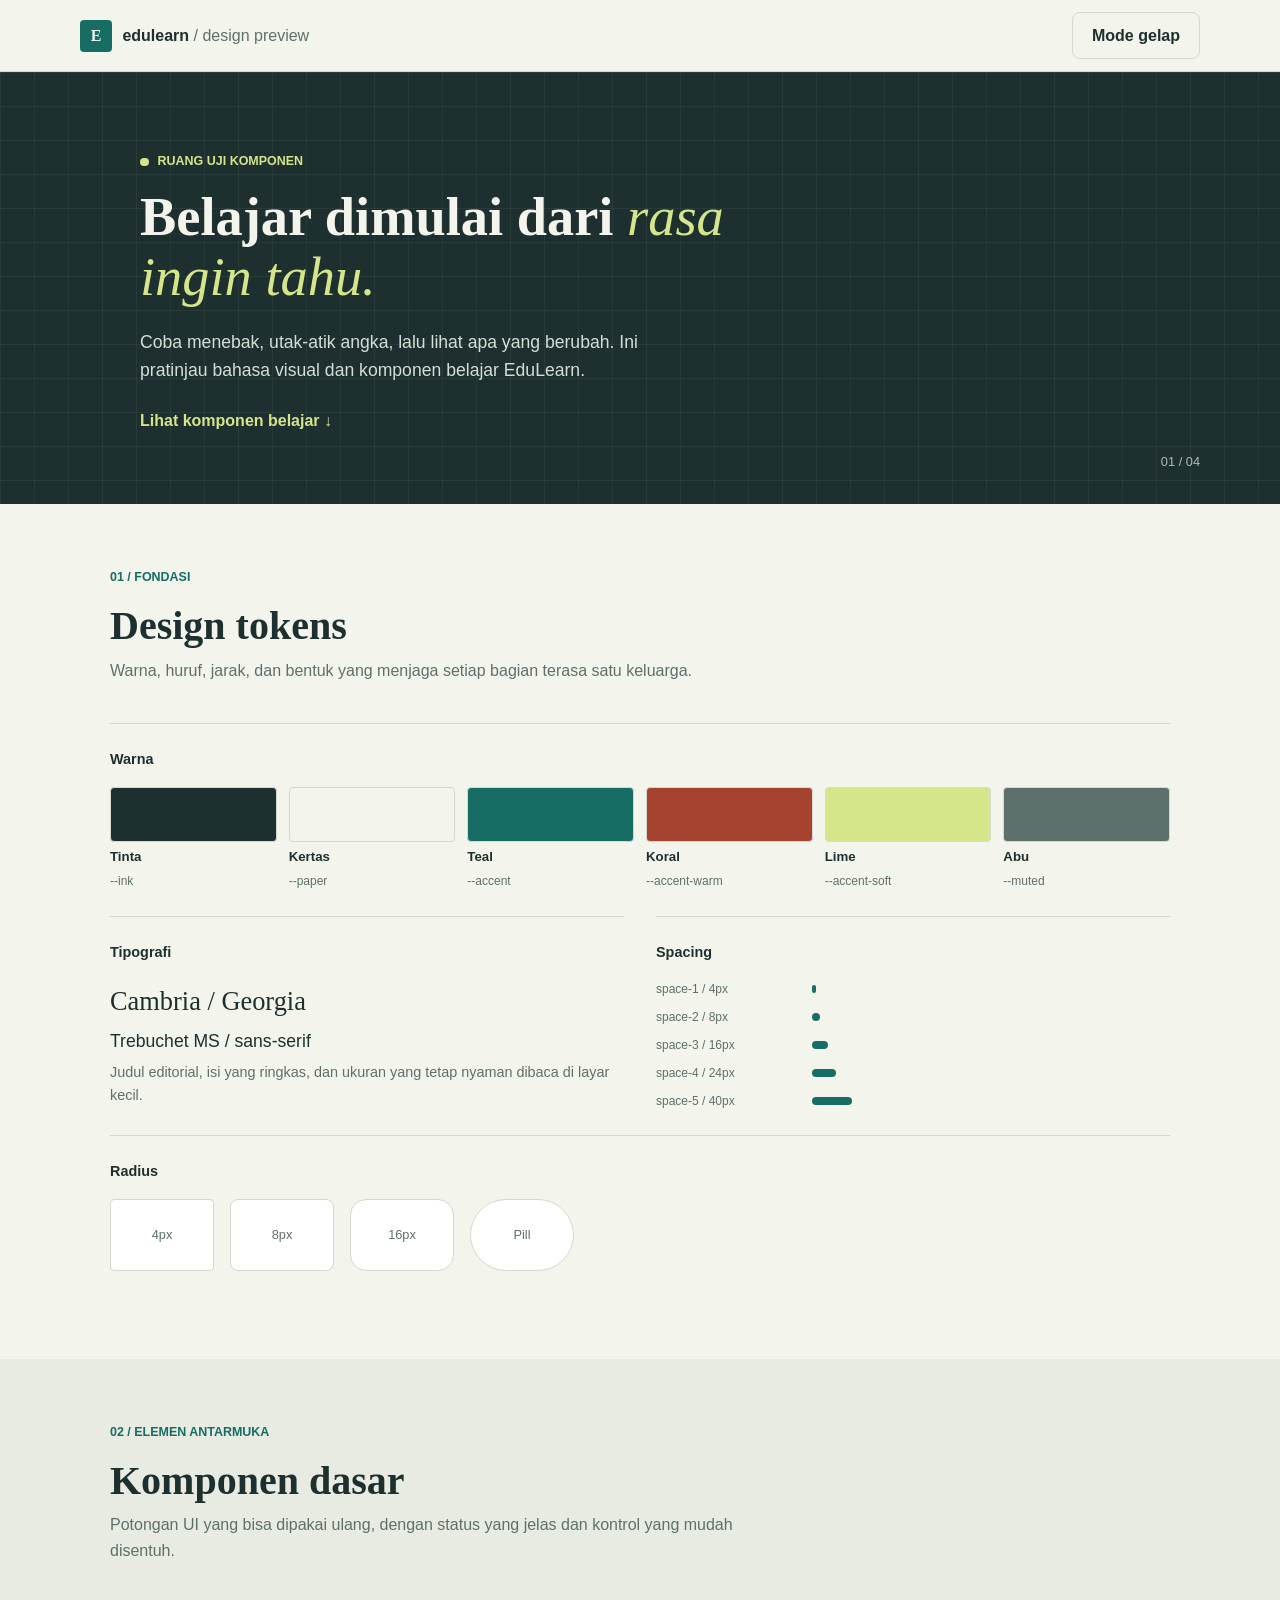
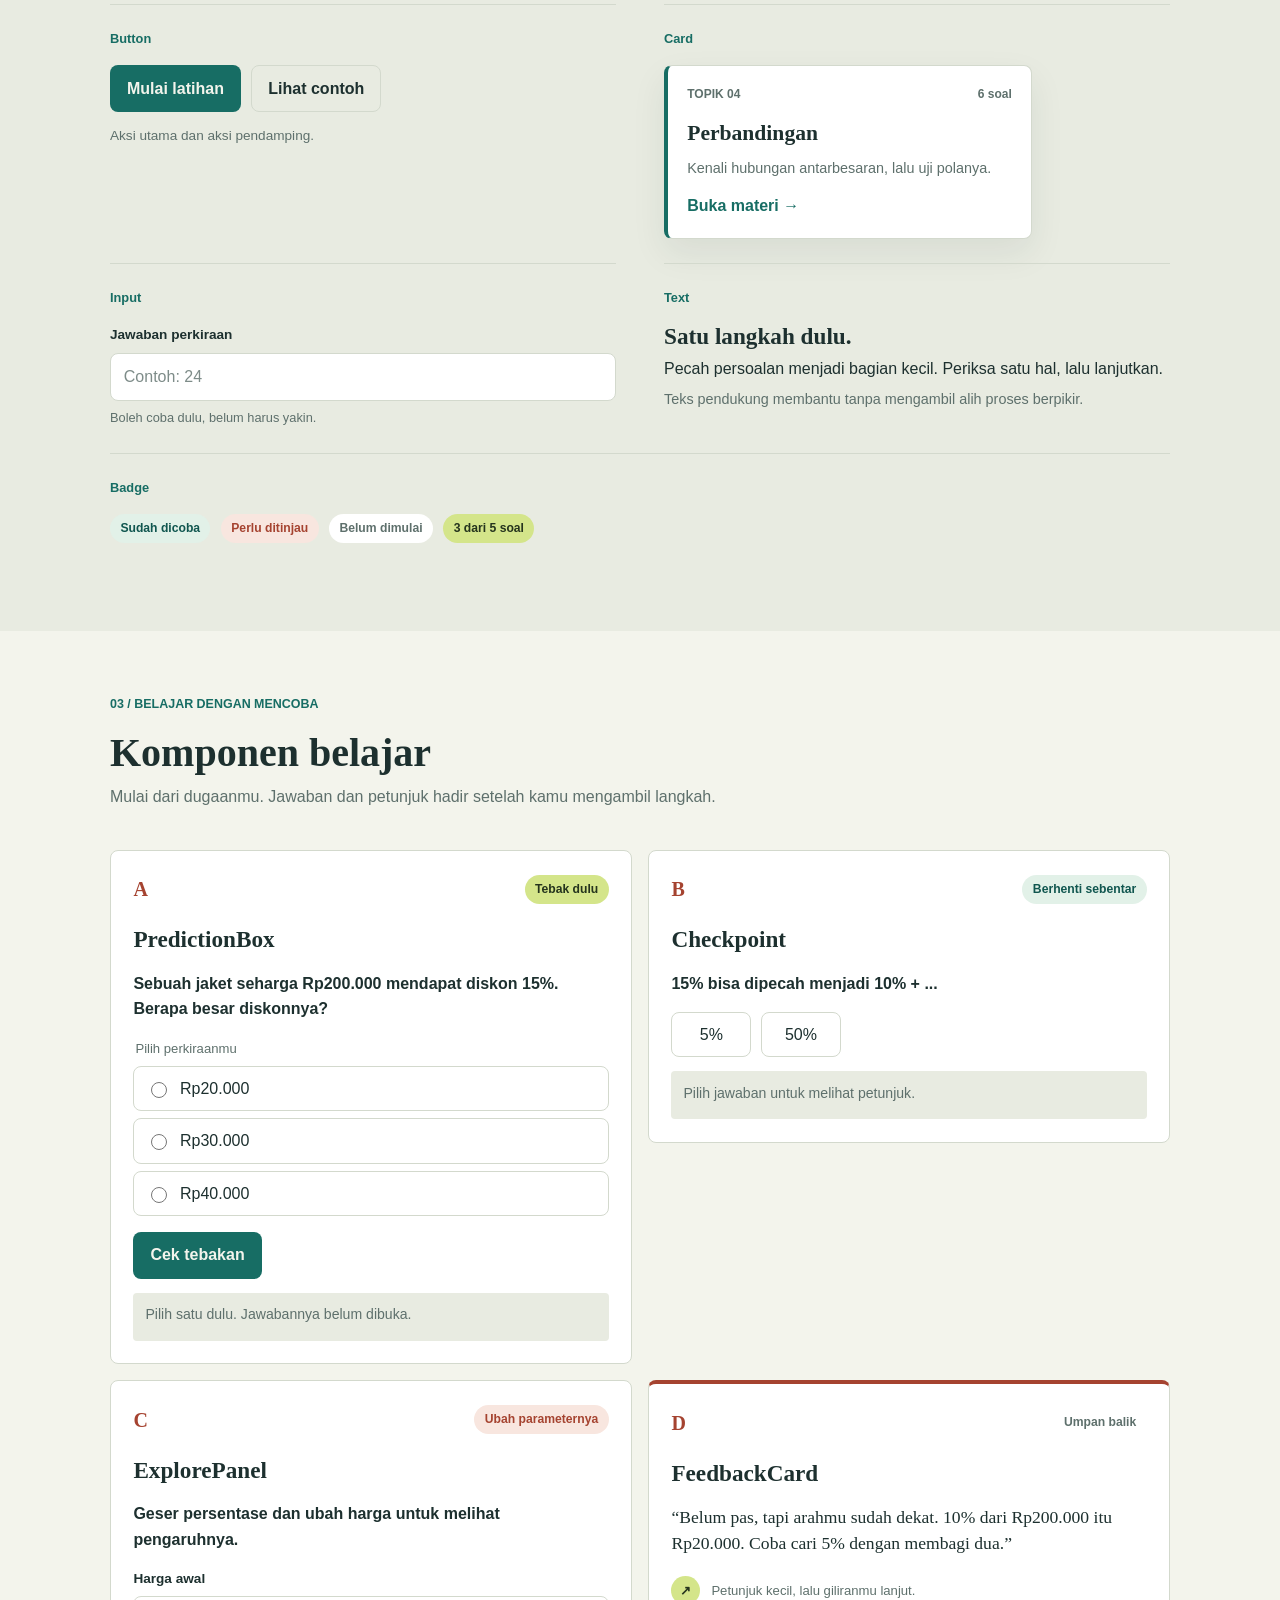
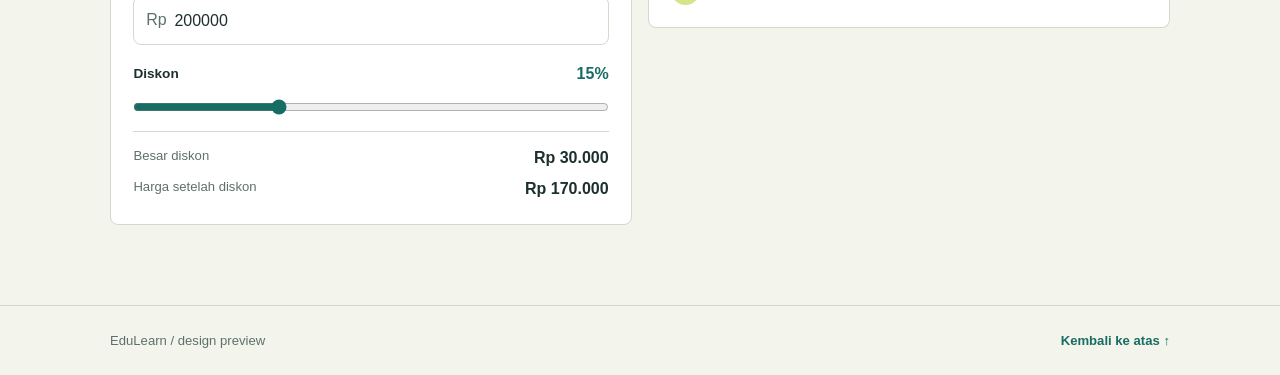
==== commit 5f5b505c: "Add files via upload" ====
--- a/index.html
+++ b/index.html
@@ -1,221 +1,202 @@
-﻿<!DOCTYPE html>
-<html lang="en">
-<head>
-  <meta charset="UTF-8" />
-  <meta name="viewport" content="width=device-width, initial-scale=1.0" />
-  <title>EduLearn | Grade 11 Mathematics</title>
-  <meta name="description" content="A Grade 11 Mathematics learning website with PK and PM topics, detailed explanations, practice exercises, untimed mode, and progress tracking." />
-  <link rel="stylesheet" href="style.css" />
-</head>
-<body>
-  <header class="topbar">
-    <div class="container nav">
-      <a class="brand" href="#home" aria-label="EduLearn home">
-        <span class="brand-mark">E</span>
-        <span>EduLearn</span>
-      </a>
-
-      <nav class="nav-links" aria-label="Main navigation">
-        <a href="#materi" data-view-target="#materi" data-i18n="nav.topics">Topics</a>
-        <a href="#latihan" data-view-target="#latihan" data-i18n="nav.practice">Practice</a>
-        <a href="#progress" data-i18n="nav.progress">Progress</a>
-        <a href="#feedback" data-i18n="nav.feedback">Feedback</a>
-      </nav>
-
-      <div class="nav-actions">
-        <button id="settingsToggle" class="btn btn-ghost settings-toggle" type="button" data-i18n="settings.title">Settings</button>
-        <a class="btn btn-ghost" href="#materi" data-view-target="#materi" data-i18n="nav.topics">Topics</a>
-        <a class="btn btn-primary" href="#latihan" data-view-target="#latihan" data-i18n="nav.startLearning">Start Learning</a>
-      </div>
-
-      <button class="menu-toggle" aria-label="Toggle navigation">☰</button>
-    </div>
-  </header>
-
-  <main id="home">
-    <section class="hero landing-hero">
-      <div class="container hero-grid">
-        <div class="hero-copy landing-copy">
-          <p class="landing-eyebrow" data-i18n="landing.eyebrow">Latihan PK UTBK</p>
-          <h1 data-i18n="landing.title">Latihan PK, dengan pembahasan setelah kamu mencoba.</h1>
-          <p data-i18n="landing.description">Pilih jawaban dulu. Setelah itu, lihat langkah penyelesaian dan akurasi per topik untuk menentukan latihan berikutnya.</p>
-
-          <div class="cta-group">
-            <a class="btn btn-secondary cta-link active" href="#materi" data-view-target="#materi" data-i18n="cta.viewTopics">View Topics</a>
-            <a class="btn btn-primary cta-link" href="#latihan" data-view-target="#latihan" data-i18n="cta.startPractice">Start Practice</a>
-          </div>
-        </div>
-
-        <article class="landing-card" aria-labelledby="landing-question-title">
-          <div class="landing-card-topline">
-            <span class="landing-badge" data-i18n="landing.exampleLabel">Contoh soal PK</span>
-            <span class="landing-card-meta" data-i18n="landing.exampleNumber">Contoh · 01</span>
-          </div>
-          <h2 id="landing-question-title" data-i18n="landing.question">Akar-akar dari x² - 5x + 6 = 0 adalah ...</h2>
-          <fieldset class="landing-choice-list" id="landingPredictionChoices">
-            <legend data-i18n="landing.chooseAnswer">Pilih jawabanmu</legend>
-            <label class="landing-choice"><input type="radio" name="landingPrediction" value="2,3" /><span>x = 2 dan x = 3</span></label>
-            <label class="landing-choice"><input type="radio" name="landingPrediction" value="-2,-3" /><span>x = -2 dan x = -3</span></label>
-            <label class="landing-choice"><input type="radio" name="landingPrediction" value="-1,6" /><span>x = -1 dan x = 6</span></label>
-          </fieldset>
-          <button class="btn btn-primary landing-check-button" id="checkLandingAnswer" type="button" data-i18n="landing.checkAnswer">Periksa jawaban</button>
-          <p class="landing-feedback" id="landingFeedback" aria-live="polite" data-i18n="landing.feedbackPrompt">Pilih jawaban dulu, lalu kita cek langkahnya.</p>
-        </article>
-      </div>
-    </section>
-
-    <section class="section" id="materi">
-      <div class="container">
-        <div class="section-header center">
-          <p data-i18n="topics.label">Available Topics</p>
-          <h2 data-i18n="topics.title">Select your study material group</h2>
-        </div>
-
-        <div class="subject-switch">
-          <button class="subject-tab active" data-subject="PK" type="button">PK</button>
-          <button class="subject-tab" data-subject="PM" type="button">PM</button>
-        </div>
-
-        <div class="topic-layout">
-          <div class="topic-list-panel">
-            <div id="topicGrid" class="topic-grid"></div>
-          </div>
-
-          <aside id="topicDetail" class="topic-detail" aria-live="polite"></aside>
-        </div>
-      </div>
-    </section>
-
-    <section class="section" id="latihan" hidden>
-      <div class="container">
-        <div class="section-header center">
-          <p data-i18n="practice.label">Practice Questions</p>
-          <h2 data-i18n="practice.title">Adjust the practice mode to match your needs</h2>
-        </div>
-
-        <div class="quiz-box official-exam">
-          <div class="quiz-controls">
-            <div class="field-group compact">
-              <label for="topicSelect" data-i18n="practice.subtest">Subtest</label>
-              <select id="topicSelect"></select>
-            </div>
-
-            <div class="field-group compact">
-              <label data-i18n="practice.difficulty">Difficulty</label>
-              <div class="difficulty-group">
-                <button class="difficulty-btn active" data-difficulty="mudah" type="button" data-i18n="practice.easy">Easy</button>
-                <button class="difficulty-btn" data-difficulty="sedang" type="button" data-i18n="practice.medium">Medium</button>
-                <button class="difficulty-btn" data-difficulty="susah" type="button" data-i18n="practice.hard">Hard</button>
-              </div>
-            </div>
-
-            <div class="field-group compact">
-              <label data-i18n="practice.time">Time</label>
-              <div class="timer-adjust">
-                <button id="decreaseTime" type="button">−</button>
-                <input id="timerMinutes" type="number" min="1" max="60" value="10" />
-                <button id="increaseTime" type="button">+</button>
-              </div>
-            </div>
-
-            <div class="field-group compact">
-              <label for="questionCount" data-i18n="practice.questionCount">Number of questions</label>
-              <input id="questionCount" type="number" min="5" max="50" value="10" />
-            </div>
-
-            <label class="toggle-row">
-              <input id="untimedMode" type="checkbox" />
-              <span data-i18n="practice.untimed">Untimed mode</span>
-            </label>
-          </div>
-
-          <div class="quiz-actions">
-            <button id="startSubtest" class="btn btn-primary" type="button" data-i18n="practice.openSubtest">Start Subtest</button>
-            <button id="startExam" class="btn btn-secondary" type="button" data-i18n="practice.fullReview">Full Review Exam</button>
-          </div>
-
-          <div id="quizArea" class="quiz-area hidden"></div>
-          <div id="resultsArea" class="results-area hidden"></div>
-        </div>
-      </div>
-    </section>
-
-    <section class="section progress-section" id="progress">
-      <div class="container">
-        <div class="section-header center">
-        <p data-i18n="progress.label">Progress Chart</p>
-        <h2 data-i18n="progress.title">Track efficiency and results for each subtest</h2>
-
-        <div id="progressOverview" class="progress-overview"></div>
-      </div>
-    </section>
-  </main>
-
-  <aside id="settingsPanel" class="settings-panel hidden" aria-label="Website settings">
-    <div class="settings-header">
-      <h3 data-i18n="settings.title">Settings</h3>
-      <button id="closeSettings" class="settings-close" type="button" aria-label="Close settings">×</button>
-    </div>
-
-    <div class="settings-group">
-      <label for="languageSelect" data-i18n="settings.languageLabel">Language</label>
-      <select id="languageSelect">
-        <option value="en">English</option>
-        <option value="id">Indonesia</option>
-      </select>
-    </div>
-
-    <div class="settings-group">
-      <span data-i18n="settings.themeLabel">Theme</span>
-      <div class="theme-switch">
-        <button class="theme-btn active" data-theme="light" type="button" data-i18n="settings.lightTheme">Light</button>
-        <button class="theme-btn" data-theme="dark" type="button" data-i18n="settings.darkTheme">Dark</button>
-      </div>
-    </div>
-  </aside>
-
-  <section id="feedback" class="section feedback-section">
-    <div class="container">
-      <div class="section-header center">
-        <p data-i18n="feedback.label">Feedback &amp; Suggestions</p>
-        <h2 data-i18n="feedback.title">Share your feedback to improve the app</h2>
-      </div>
-
-      <div class="feedback-card">
-        <form id="feedbackForm" class="feedback-form">
-          <div class="field-group">
-            <label for="feedbackType" data-i18n="feedback.typeLabel">Feedback type</label>
-            <select id="feedbackType" name="type">
-              <option value="saran" data-i18n="feedback.optionSuggestion">Suggestion</option>
-              <option value="kritik" data-i18n="feedback.optionCriticism">Criticism</option>
-              <option value="request" data-i18n="feedback.optionRequest">Feature request</option>
-            </select>
-          </div>
-
-          <div class="field-group">
-            <label for="feedbackMessage" data-i18n="feedback.messageLabel">Message</label>
-            <textarea id="feedbackMessage" name="message" rows="5" placeholder="Write your suggestion, criticism, or requested feature..." data-i18n-placeholder="feedback.placeholder" required></textarea>
-          </div>
-
-          <button class="btn btn-primary" type="submit" data-i18n="feedback.sendButton">Send Feedback</button>
-        </form>
-        <p id="feedbackStatus" class="feedback-status" aria-live="polite"></p>
-      </div>
-    </div>
-  </section>
-
-  <footer>
-    <div class="container footer-inner">
-      <div>© <span id="current-year">2026</span> EduLearn. All rights reserved.</div>
-      <div class="footer-links">
-        <a href="#materi" data-view-target="#materi" data-i18n="nav.topics">Topics</a>
-        <a href="#latihan" data-view-target="#latihan" data-i18n="nav.practice">Practice</a>
-        <a href="#progress" data-i18n="nav.progress">Progress</a>
-        <a href="#feedback" data-i18n="nav.feedback">Feedback</a>
-      </div>
-    </div>
-  </footer>
-
-  <script src="script.js"></script>
-</body>
-</html>
+<!DOCTYPE html>
+<html lang="id" data-theme="light">
+<head>
+  <meta charset="UTF-8" />
+  <meta name="viewport" content="width=device-width, initial-scale=1.0" />
+  <meta name="theme-color" content="#f3f4ec" />
+  <meta name="description" content="Pratinjau sistem desain dan komponen belajar EduLearn." />
+  <title>Design Preview | EduLearn</title>
+  <link rel="stylesheet" href="design-system.css" />
+  <script src="design-system.js" defer></script>
+</head>
+<body>
+  <a class="skip-link" href="#main">Lewati ke konten</a>
+
+  <header class="site-header">
+    <a class="wordmark" href="#top" aria-label="EduLearn design preview">
+      <span class="wordmark-mark" aria-hidden="true">E</span>
+      <span>edulearn <span class="wordmark-note">/ design preview</span></span>
+    </a>
+    <button class="button button-outline theme-toggle" id="themeToggle" type="button" aria-pressed="false">
+      Mode gelap
+    </button>
+  </header>
+
+  <main id="main">
+    <section class="hero-band" id="top" aria-labelledby="page-title">
+      <div class="hero-inner">
+        <p class="eyebrow"><span class="status-dot" aria-hidden="true"></span> Ruang uji komponen</p>
+        <h1 id="page-title">Belajar dimulai dari <em>rasa ingin tahu.</em></h1>
+        <p class="hero-copy">Coba menebak, utak-atik angka, lalu lihat apa yang berubah. Ini pratinjau bahasa visual dan komponen belajar EduLearn.</p>
+        <a class="text-link" href="#learning-components">Lihat komponen belajar <span aria-hidden="true">↓</span></a>
+      </div>
+      <div class="hero-index" aria-hidden="true">01 / 04</div>
+    </section>
+
+    <section class="preview-section token-section" aria-labelledby="tokens-title">
+      <div class="section-heading">
+        <p class="eyebrow">01 / Fondasi</p>
+        <h2 id="tokens-title">Design tokens</h2>
+        <p>Warna, huruf, jarak, dan bentuk yang menjaga setiap bagian terasa satu keluarga.</p>
+      </div>
+
+      <div class="token-group">
+        <h3>Warna</h3>
+        <div class="swatch-grid">
+          <div class="swatch"><span class="swatch-chip swatch-ink"></span><strong>Tinta</strong><code>--ink</code></div>
+          <div class="swatch"><span class="swatch-chip swatch-paper"></span><strong>Kertas</strong><code>--paper</code></div>
+          <div class="swatch"><span class="swatch-chip swatch-teal"></span><strong>Teal</strong><code>--accent</code></div>
+          <div class="swatch"><span class="swatch-chip swatch-coral"></span><strong>Koral</strong><code>--accent-warm</code></div>
+          <div class="swatch"><span class="swatch-chip swatch-lime"></span><strong>Lime</strong><code>--accent-soft</code></div>
+          <div class="swatch"><span class="swatch-chip swatch-muted"></span><strong>Abu</strong><code>--muted</code></div>
+        </div>
+      </div>
+
+      <div class="token-columns">
+        <div class="token-group type-sample">
+          <h3>Tipografi</h3>
+          <p class="type-display">Cambria / Georgia</p>
+          <p class="type-body">Trebuchet MS / sans-serif</p>
+          <p class="muted-copy">Judul editorial, isi yang ringkas, dan ukuran yang tetap nyaman dibaca di layar kecil.</p>
+        </div>
+        <div class="token-group">
+          <h3>Spacing</h3>
+          <div class="space-list" aria-label="Skala spacing">
+            <div class="space-row"><code>space-1 / 4px</code><span class="space-bar space-1"></span></div>
+            <div class="space-row"><code>space-2 / 8px</code><span class="space-bar space-2"></span></div>
+            <div class="space-row"><code>space-3 / 16px</code><span class="space-bar space-3"></span></div>
+            <div class="space-row"><code>space-4 / 24px</code><span class="space-bar space-4"></span></div>
+            <div class="space-row"><code>space-5 / 40px</code><span class="space-bar space-5"></span></div>
+          </div>
+        </div>
+      </div>
+
+      <div class="token-group">
+        <h3>Radius</h3>
+        <div class="radius-row">
+          <div class="radius-sample radius-sm"><span>4px</span></div>
+          <div class="radius-sample radius-md"><span>8px</span></div>
+          <div class="radius-sample radius-lg"><span>16px</span></div>
+          <div class="radius-sample radius-pill"><span>Pill</span></div>
+        </div>
+      </div>
+    </section>
+
+    <section class="component-band" aria-labelledby="components-title">
+      <div class="preview-section">
+        <div class="section-heading">
+          <p class="eyebrow">02 / Elemen antarmuka</p>
+          <h2 id="components-title">Komponen dasar</h2>
+          <p>Potongan UI yang bisa dipakai ulang, dengan status yang jelas dan kontrol yang mudah disentuh.</p>
+        </div>
+
+        <div class="component-grid">
+          <article class="specimen">
+            <p class="specimen-label">Button</p>
+            <div class="button-row">
+              <button class="button button-primary" type="button">Mulai latihan</button>
+              <button class="button button-outline" type="button">Lihat contoh</button>
+            </div>
+            <p class="specimen-note">Aksi utama dan aksi pendamping.</p>
+          </article>
+
+          <article class="specimen">
+            <p class="specimen-label">Card</p>
+            <div class="lesson-card">
+              <p class="card-kicker">TOPIK 04 <span>6 soal</span></p>
+              <h3>Perbandingan</h3>
+              <p>Kenali hubungan antarbesaran, lalu uji polanya.</p>
+              <a class="text-link" href="#learning-components">Buka materi <span aria-hidden="true">→</span></a>
+            </div>
+          </article>
+
+          <article class="specimen">
+            <p class="specimen-label">Input</p>
+            <label class="field-label" for="sampleAnswer">Jawaban perkiraan</label>
+            <input class="text-input" id="sampleAnswer" name="sampleAnswer" inputmode="numeric" placeholder="Contoh: 24" />
+            <p class="field-hint" id="sampleAnswerHint">Boleh coba dulu, belum harus yakin.</p>
+          </article>
+
+          <article class="specimen">
+            <p class="specimen-label">Text</p>
+            <h3 class="text-heading">Satu langkah dulu.</h3>
+            <p class="text-example">Pecah persoalan menjadi bagian kecil. Periksa satu hal, lalu lanjutkan.</p>
+            <p class="muted-copy">Teks pendukung membantu tanpa mengambil alih proses berpikir.</p>
+          </article>
+
+          <article class="specimen specimen-wide">
+            <p class="specimen-label">Badge</p>
+            <div class="badge-row">
+              <span class="badge badge-teal">Sudah dicoba</span>
+              <span class="badge badge-coral">Perlu ditinjau</span>
+              <span class="badge badge-neutral">Belum dimulai</span>
+              <span class="badge badge-lime">3 dari 5 soal</span>
+            </div>
+          </article>
+        </div>
+      </div>
+    </section>
+
+    <section class="preview-section learning-section" id="learning-components" aria-labelledby="learning-title">
+      <div class="section-heading">
+        <p class="eyebrow">03 / Belajar dengan mencoba</p>
+        <h2 id="learning-title">Komponen belajar</h2>
+        <p>Mulai dari dugaanmu. Jawaban dan petunjuk hadir setelah kamu mengambil langkah.</p>
+      </div>
+
+      <div class="learning-grid">
+        <article class="learning-panel prediction-panel" aria-labelledby="prediction-title">
+          <div class="panel-topline"><span class="panel-number">A</span><span class="badge badge-lime">Tebak dulu</span></div>
+          <h3 id="prediction-title">PredictionBox</h3>
+          <p class="question-prompt">Sebuah jaket seharga Rp200.000 mendapat diskon 15%. Berapa besar diskonnya?</p>
+          <fieldset class="choice-set" id="predictionChoices">
+            <legend>Pilih perkiraanmu</legend>
+            <label class="choice"><input type="radio" name="prediction" value="20000" /><span>Rp20.000</span></label>
+            <label class="choice"><input type="radio" name="prediction" value="30000" /><span>Rp30.000</span></label>
+            <label class="choice"><input type="radio" name="prediction" value="40000" /><span>Rp40.000</span></label>
+          </fieldset>
+          <button class="button button-primary" id="revealAnswer" type="button">Cek tebakan</button>
+          <p class="feedback-line" id="predictionFeedback" aria-live="polite">Pilih satu dulu. Jawabannya belum dibuka.</p>
+        </article>
+
+        <article class="learning-panel checkpoint-panel" aria-labelledby="checkpoint-title">
+          <div class="panel-topline"><span class="panel-number">B</span><span class="badge badge-teal">Berhenti sebentar</span></div>
+          <h3 id="checkpoint-title">Checkpoint</h3>
+          <p class="question-prompt">15% bisa dipecah menjadi 10% + ...</p>
+          <div class="checkpoint-options" role="group" aria-label="Pilih bagian yang melengkapi 15 persen">
+            <button class="choice-button" type="button" data-checkpoint-choice="5%">5%</button>
+            <button class="choice-button" type="button" data-checkpoint-choice="50%">50%</button>
+          </div>
+          <p class="feedback-line" id="checkpointFeedback" aria-live="polite">Pilih jawaban untuk melihat petunjuk.</p>
+        </article>
+
+        <article class="learning-panel explore-panel" aria-labelledby="explore-title">
+          <div class="panel-topline"><span class="panel-number">C</span><span class="badge badge-coral">Ubah parameternya</span></div>
+          <h3 id="explore-title">ExplorePanel</h3>
+          <p class="question-prompt">Geser persentase dan ubah harga untuk melihat pengaruhnya.</p>
+          <label class="field-label" for="priceInput">Harga awal</label>
+          <div class="input-with-prefix"><span aria-hidden="true">Rp</span><input class="text-input" id="priceInput" type="number" min="0" max="10000000" step="10000" value="200000" inputmode="numeric" /></div>
+          <div class="range-heading"><label class="field-label" for="discountRange">Diskon</label><output id="discountOutput" for="discountRange">15%</output></div>
+          <input class="range-input" id="discountRange" type="range" min="0" max="50" value="15" />
+          <div class="explore-result" aria-live="polite">
+            <span>Besar diskon</span><strong id="discountAmount">Rp30.000</strong>
+            <span>Harga setelah diskon</span><strong id="finalPrice">Rp170.000</strong>
+          </div>
+        </article>
+
+        <article class="feedback-card" aria-labelledby="feedback-card-title">
+          <div class="panel-topline"><span class="panel-number">D</span><span class="badge badge-neutral">Umpan balik</span></div>
+          <h3 id="feedback-card-title">FeedbackCard</h3>
+          <p class="feedback-quote">“Belum pas, tapi arahmu sudah dekat. 10% dari Rp200.000 itu Rp20.000. Coba cari 5% dengan membagi dua.”</p>
+          <div class="feedback-footer"><span class="feedback-mark" aria-hidden="true">↗</span><span>Petunjuk kecil, lalu giliranmu lanjut.</span></div>
+        </article>
+      </div>
+    </section>
+
+    <footer class="page-footer">
+      <span>EduLearn / design preview</span>
+      <a class="text-link" href="#top">Kembali ke atas <span aria-hidden="true">↑</span></a>
+    </footer>
+  </main>
+</body>
+</html>
--- a/design-system.css
+++ b/design-system.css
@@ -0,0 +1,298 @@
+:root {
+  color-scheme: light;
+  --paper: #f3f4ec;
+  --surface: #ffffff;
+  --surface-raised: #e8ebe1;
+  --ink: #1d302f;
+  --muted: #5e706c;
+  --line: #d3d9cd;
+  --accent: #176d64;
+  --accent-strong: #10564f;
+  --accent-warm: #a54330;
+  --accent-soft: #d4e58a;
+  --focus: #b84630;
+  --success-bg: #e2f1e8;
+  --error-bg: #f8e6df;
+  --shadow: 0 14px 34px rgba(29, 48, 47, 0.08);
+  --space-1: 0.25rem;
+  --space-2: 0.5rem;
+  --space-3: 1rem;
+  --space-4: 1.5rem;
+  --space-5: 2.5rem;
+  --space-6: 4rem;
+  --radius-sm: 4px;
+  --radius-md: 8px;
+  --radius-lg: 16px;
+  --radius-pill: 999px;
+  --font-display: Cambria, Georgia, serif;
+  --font-body: "Trebuchet MS", "Avenir Next", sans-serif;
+}
+
+:root[data-theme="dark"] {
+  color-scheme: dark;
+  --paper: #172422;
+  --surface: #202e2a;
+  --surface-raised: #293a35;
+  --ink: #edf2e8;
+  --muted: #b5c3b9;
+  --line: #465a51;
+  --accent: #81c9b4;
+  --accent-strong: #a8e2cc;
+  --accent-warm: #f09b7d;
+  --accent-soft: #bace75;
+  --focus: #ffd17a;
+  --success-bg: #274438;
+  --error-bg: #4a302d;
+  --shadow: 0 16px 40px rgba(0, 0, 0, 0.2);
+}
+
+* { box-sizing: border-box; }
+
+html { scroll-behavior: smooth; }
+
+body {
+  margin: 0;
+  background: var(--paper);
+  color: var(--ink);
+  font-family: var(--font-body);
+  font-size: 1rem;
+  line-height: 1.6;
+}
+
+button, input { font: inherit; }
+button { color: inherit; }
+
+button:focus-visible,
+a:focus-visible,
+input:focus-visible {
+  outline: 3px solid var(--focus);
+  outline-offset: 3px;
+}
+
+.skip-link {
+  position: absolute;
+  top: 0.5rem;
+  left: 0.5rem;
+  z-index: 10;
+  padding: 0.6rem 0.9rem;
+  transform: translateY(-160%);
+  background: var(--surface);
+  color: var(--ink);
+}
+
+.skip-link:focus { transform: translateY(0); }
+
+.site-header {
+  position: relative;
+  z-index: 2;
+  display: flex;
+  align-items: center;
+  justify-content: space-between;
+  min-height: 4.5rem;
+  padding: 0.75rem max(1.25rem, calc((100vw - 1120px) / 2));
+  border-bottom: 1px solid var(--line);
+  background: var(--paper);
+}
+
+.wordmark {
+  display: inline-flex;
+  align-items: center;
+  gap: 0.65rem;
+  color: var(--ink);
+  font-weight: 800;
+  text-decoration: none;
+}
+
+.wordmark-mark {
+  display: grid;
+  width: 2rem;
+  aspect-ratio: 1;
+  place-items: center;
+  border-radius: var(--radius-sm);
+  background: var(--accent);
+  color: var(--paper);
+  font-family: var(--font-display);
+}
+
+.wordmark-note { color: var(--muted); font-weight: 400; }
+
+.button {
+  display: inline-flex;
+  min-height: 2.8rem;
+  align-items: center;
+  justify-content: center;
+  padding: 0.6rem 1rem;
+  border: 1px solid transparent;
+  border-radius: var(--radius-md);
+  cursor: pointer;
+  font-weight: 700;
+  text-decoration: none;
+  transition: background-color 160ms ease, color 160ms ease, border-color 160ms ease;
+}
+
+.button-primary { background: var(--accent); color: var(--paper); }
+.button-primary:hover { background: var(--accent-strong); }
+.button-outline { border-color: var(--line); background: transparent; color: var(--ink); }
+.button-outline:hover { background: var(--surface-raised); }
+.theme-toggle { min-width: 8rem; }
+
+.hero-band {
+  position: relative;
+  overflow: hidden;
+  min-height: 27rem;
+  padding: 5rem max(1.25rem, calc((100vw - 1000px) / 2)) 4rem;
+  background-color: var(--ink);
+  background-image: linear-gradient(rgba(243, 244, 236, 0.055) 1px, transparent 1px), linear-gradient(90deg, rgba(243, 244, 236, 0.055) 1px, transparent 1px);
+  background-size: 34px 34px;
+  color: var(--paper);
+}
+
+.hero-inner { max-width: 760px; }
+.hero-band .eyebrow { color: var(--accent-soft); }
+
+.eyebrow {
+  display: flex;
+  align-items: center;
+  gap: 0.55rem;
+  margin: 0 0 1rem;
+  color: var(--accent);
+  font-size: 0.78rem;
+  font-weight: 800;
+  text-transform: uppercase;
+}
+
+.status-dot { width: 0.55rem; aspect-ratio: 1; border-radius: 50%; background: var(--accent-soft); }
+
+h1, h2, h3, p { margin-top: 0; }
+
+h1, h2, .text-heading {
+  font-family: var(--font-display);
+  font-weight: 600;
+  line-height: 1.1;
+}
+
+h1 { max-width: 700px; margin-bottom: 1.25rem; font-size: 3.4rem; }
+h1 em { color: var(--accent-soft); font-weight: 400; }
+.hero-copy { max-width: 560px; margin-bottom: 1.5rem; color: #d5ded5; font-size: 1.1rem; }
+.hero-band .text-link { color: var(--accent-soft); }
+.hero-index { position: absolute; right: max(1.25rem, calc((100vw - 1120px) / 2)); bottom: 2rem; color: #aebbb1; font-size: 0.8rem; }
+
+.text-link { color: var(--accent); font-weight: 800; text-decoration: none; }
+.text-link:hover { text-decoration: underline; text-underline-offset: 0.2em; }
+
+.preview-section { width: min(100% - 2.5rem, 1060px); margin-inline: auto; padding-block: 4rem; }
+.section-heading { max-width: 640px; margin-bottom: 2.5rem; }
+.section-heading h2 { margin-bottom: 0.6rem; font-size: 2.5rem; }
+.section-heading > p:last-child { margin-bottom: 0; color: var(--muted); }
+
+.token-group { padding-block: 1.5rem; border-top: 1px solid var(--line); }
+.token-group h3 { margin-bottom: 1rem; font-size: 0.9rem; }
+.swatch-grid { display: grid; grid-template-columns: repeat(6, minmax(0, 1fr)); gap: 0.75rem; }
+.swatch { display: grid; gap: 0.3rem; min-width: 0; font-size: 0.83rem; }
+.swatch-chip { height: 3.4rem; border: 1px solid var(--line); border-radius: var(--radius-sm); }
+.swatch strong, .swatch code { overflow-wrap: anywhere; }
+.swatch code, .space-row code { color: var(--muted); font-family: var(--font-body); font-size: 0.75rem; }
+.swatch-ink { background: var(--ink); }
+.swatch-paper { background: var(--paper); }
+.swatch-teal { background: var(--accent); }
+.swatch-coral { background: var(--accent-warm); }
+.swatch-lime { background: var(--accent-soft); }
+.swatch-muted { background: var(--muted); }
+
+.token-columns { display: grid; grid-template-columns: 1fr 1fr; gap: 2rem; }
+.type-display { margin-bottom: 0.3rem; font-family: var(--font-display); font-size: 1.65rem; }
+.type-body { margin-bottom: 0.4rem; font-size: 1.1rem; }
+.muted-copy { margin-bottom: 0; color: var(--muted); font-size: 0.9rem; }
+.space-list { display: grid; gap: 0.55rem; }
+.space-row { display: grid; grid-template-columns: 9rem 1fr; align-items: center; gap: 0.75rem; }
+.space-bar { height: 0.5rem; max-width: 100%; border-radius: var(--radius-pill); background: var(--accent); }
+.space-1 { width: 4px; min-width: 4px; }
+.space-2 { width: 8px; min-width: 8px; }
+.space-3 { width: 16px; min-width: 16px; }
+.space-4 { width: 24px; min-width: 24px; }
+.space-5 { width: 40px; min-width: 40px; }
+.radius-row { display: flex; flex-wrap: wrap; gap: 1rem; }
+.radius-sample { display: grid; width: 6.5rem; height: 4.5rem; place-items: center; border: 1px solid var(--line); background: var(--surface); color: var(--muted); font-size: 0.8rem; }
+.radius-sm { border-radius: var(--radius-sm); }
+.radius-md { border-radius: var(--radius-md); }
+.radius-lg { border-radius: var(--radius-lg); }
+.radius-pill { border-radius: var(--radius-pill); }
+
+.component-band { background: var(--surface-raised); }
+.component-grid { display: grid; grid-template-columns: repeat(2, minmax(0, 1fr)); column-gap: 3rem; }
+.specimen { min-width: 0; padding-block: 1.5rem; border-top: 1px solid var(--line); }
+.specimen-wide { grid-column: 1 / -1; }
+.specimen-label { margin-bottom: 1rem; color: var(--accent); font-size: 0.8rem; font-weight: 800; }
+.button-row, .badge-row { display: flex; flex-wrap: wrap; align-items: center; gap: 0.65rem; }
+.specimen-note { margin: 0.8rem 0 0; color: var(--muted); font-size: 0.85rem; }
+.lesson-card { max-width: 23rem; padding: 1.2rem; border: 1px solid var(--line); border-left: 4px solid var(--accent); border-radius: var(--radius-md); background: var(--surface); box-shadow: var(--shadow); }
+.card-kicker { display: flex; justify-content: space-between; color: var(--muted); font-size: 0.75rem; font-weight: 800; }
+.lesson-card h3 { margin-bottom: 0.4rem; font-family: var(--font-display); font-size: 1.35rem; }
+.lesson-card > p:not(.card-kicker) { margin-bottom: 0.8rem; color: var(--muted); font-size: 0.9rem; }
+.field-label { display: block; margin-bottom: 0.4rem; font-size: 0.85rem; font-weight: 800; }
+.text-input { width: 100%; min-height: 2.8rem; padding: 0.65rem 0.8rem; border: 1px solid var(--line); border-radius: var(--radius-md); background: var(--surface); color: var(--ink); }
+.text-input::placeholder { color: var(--muted); opacity: 0.8; }
+.field-hint { margin: 0.45rem 0 0; color: var(--muted); font-size: 0.8rem; }
+.text-heading { margin-bottom: 0.35rem; font-size: 1.45rem; }
+.text-example { max-width: 34rem; margin-bottom: 0.4rem; }
+.badge { display: inline-flex; min-height: 1.8rem; align-items: center; padding: 0.25rem 0.65rem; border-radius: var(--radius-pill); font-size: 0.76rem; font-weight: 800; }
+.badge-teal { background: var(--success-bg); color: var(--accent-strong); }
+.badge-coral { background: var(--error-bg); color: var(--accent-warm); }
+.badge-neutral { background: var(--surface); color: var(--muted); }
+.badge-lime { background: var(--accent-soft); color: #25341d; }
+
+.learning-section { padding-bottom: 5rem; }
+.learning-grid { display: grid; grid-template-columns: repeat(2, minmax(0, 1fr)); gap: 1rem; align-items: start; }
+.learning-panel, .feedback-card { min-width: 0; padding: 1.4rem; border: 1px solid var(--line); border-radius: var(--radius-md); background: var(--surface); }
+.panel-topline { display: flex; align-items: center; justify-content: space-between; gap: 0.75rem; margin-bottom: 1rem; }
+.panel-number { color: var(--accent-warm); font-family: var(--font-display); font-size: 1.25rem; font-weight: 700; }
+.learning-panel h3, .feedback-card h3 { margin-bottom: 0.75rem; font-family: var(--font-display); font-size: 1.45rem; }
+.question-prompt { margin-bottom: 1rem; font-weight: 700; }
+.choice-set { display: grid; gap: 0.45rem; margin: 0 0 1rem; padding: 0; border: 0; }
+.choice-set legend { margin-bottom: 0.45rem; color: var(--muted); font-size: 0.82rem; }
+.choice { display: flex; min-height: 2.8rem; align-items: center; gap: 0.65rem; padding: 0.55rem 0.7rem; border: 1px solid var(--line); border-radius: var(--radius-md); cursor: pointer; }
+.choice:has(input:checked) { border-color: var(--accent); background: var(--success-bg); }
+.choice input { width: 1rem; height: 1rem; accent-color: var(--accent); }
+.feedback-line { min-height: 3rem; margin: 0.9rem 0 0; padding: 0.65rem 0.75rem; border-radius: var(--radius-sm); background: var(--surface-raised); color: var(--muted); font-size: 0.88rem; }
+.feedback-line.is-correct { background: var(--success-bg); color: var(--accent-strong); }
+.feedback-line.is-incorrect { background: var(--error-bg); color: var(--accent-warm); }
+.checkpoint-options { display: flex; flex-wrap: wrap; gap: 0.6rem; }
+.choice-button { min-width: 5rem; min-height: 2.8rem; padding: 0.5rem 0.8rem; border: 1px solid var(--line); border-radius: var(--radius-md); background: var(--surface); cursor: pointer; }
+.choice-button:hover { border-color: var(--accent); }
+.choice-button[aria-pressed="true"] { border-color: var(--accent); background: var(--success-bg); }
+.input-with-prefix { position: relative; }
+.input-with-prefix > span { position: absolute; top: 50%; left: 0.8rem; transform: translateY(-50%); color: var(--muted); }
+.input-with-prefix .text-input { padding-left: 2.5rem; }
+.range-heading { display: flex; align-items: center; justify-content: space-between; margin-top: 1rem; }
+.range-heading .field-label { margin: 0; }
+.range-heading output { color: var(--accent); font-weight: 800; }
+.range-input { width: 100%; margin: 0.8rem 0 1rem; accent-color: var(--accent); }
+.explore-result { display: grid; grid-template-columns: 1fr auto; gap: 0.35rem 1rem; padding-top: 0.8rem; border-top: 1px solid var(--line); }
+.explore-result span { color: var(--muted); font-size: 0.82rem; }
+.explore-result strong { text-align: right; font-variant-numeric: tabular-nums; }
+.feedback-card { border-top: 4px solid var(--accent-warm); }
+.feedback-quote { margin-bottom: 1.2rem; font-family: var(--font-display); font-size: 1.1rem; line-height: 1.5; }
+.feedback-footer { display: flex; align-items: center; gap: 0.7rem; color: var(--muted); font-size: 0.82rem; }
+.feedback-mark { display: grid; width: 1.8rem; aspect-ratio: 1; place-items: center; border-radius: 50%; background: var(--accent-soft); color: #25341d; font-weight: 800; }
+
+.page-footer { display: flex; justify-content: space-between; gap: 1rem; padding: 1.5rem max(1.25rem, calc((100vw - 1060px) / 2)); border-top: 1px solid var(--line); color: var(--muted); font-size: 0.82rem; }
+
+@media (max-width: 700px) {
+  .site-header { min-height: 4rem; padding-inline: 1rem; }
+  .wordmark-note { display: none; }
+  .hero-band { min-height: 24rem; padding: 4rem 1.25rem 4.5rem; }
+  h1 { font-size: 2.65rem; }
+  .hero-index { right: 1.25rem; }
+  .preview-section { width: min(100% - 2rem, 1060px); padding-block: 3rem; }
+  .section-heading { margin-bottom: 1.8rem; }
+  .section-heading h2 { font-size: 2rem; }
+  .swatch-grid { grid-template-columns: repeat(3, minmax(0, 1fr)); }
+  .token-columns, .component-grid, .learning-grid { grid-template-columns: 1fr; gap: 0.5rem; }
+  .specimen-wide { grid-column: auto; }
+  .space-row { grid-template-columns: 8.5rem 1fr; }
+  .page-footer { padding-inline: 1rem; }
+}
+
+@media (prefers-reduced-motion: reduce) {
+  *, *::before, *::after { scroll-behavior: auto !important; transition-duration: 0.01ms !important; }
+}
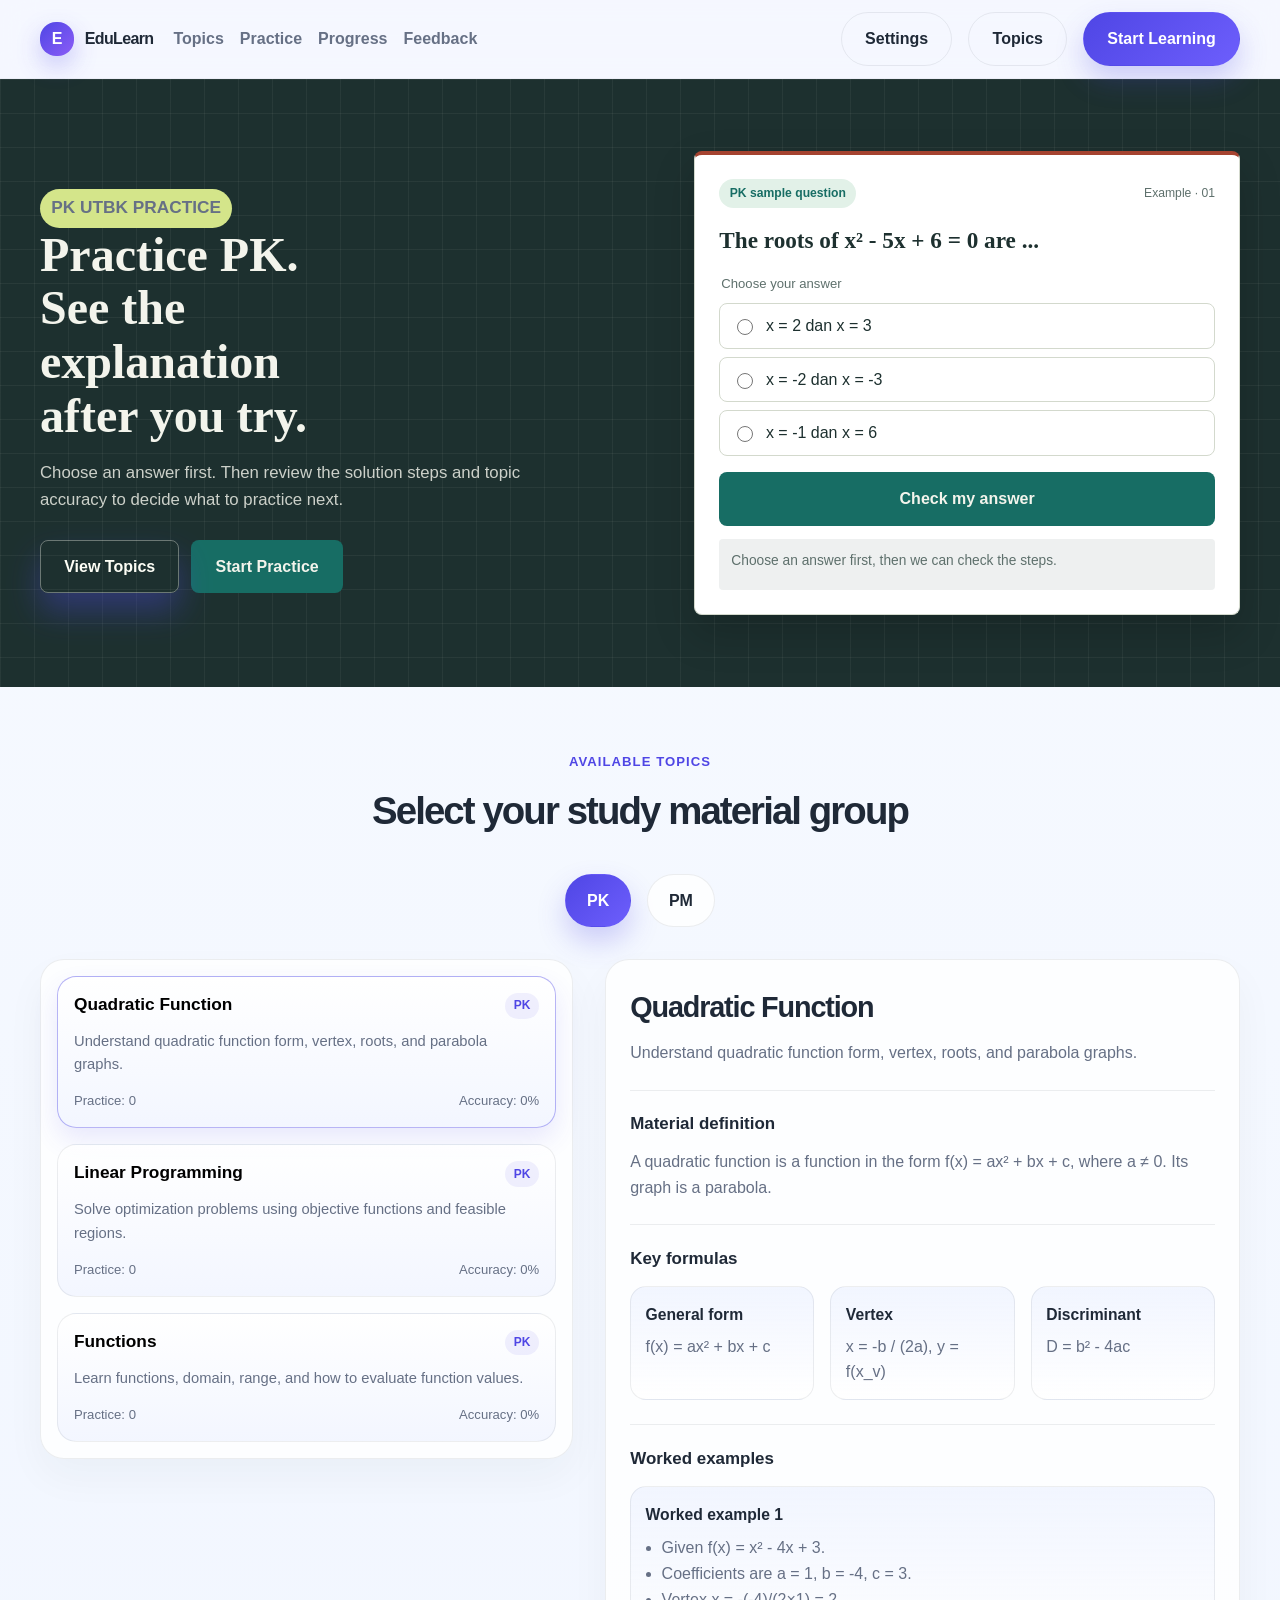
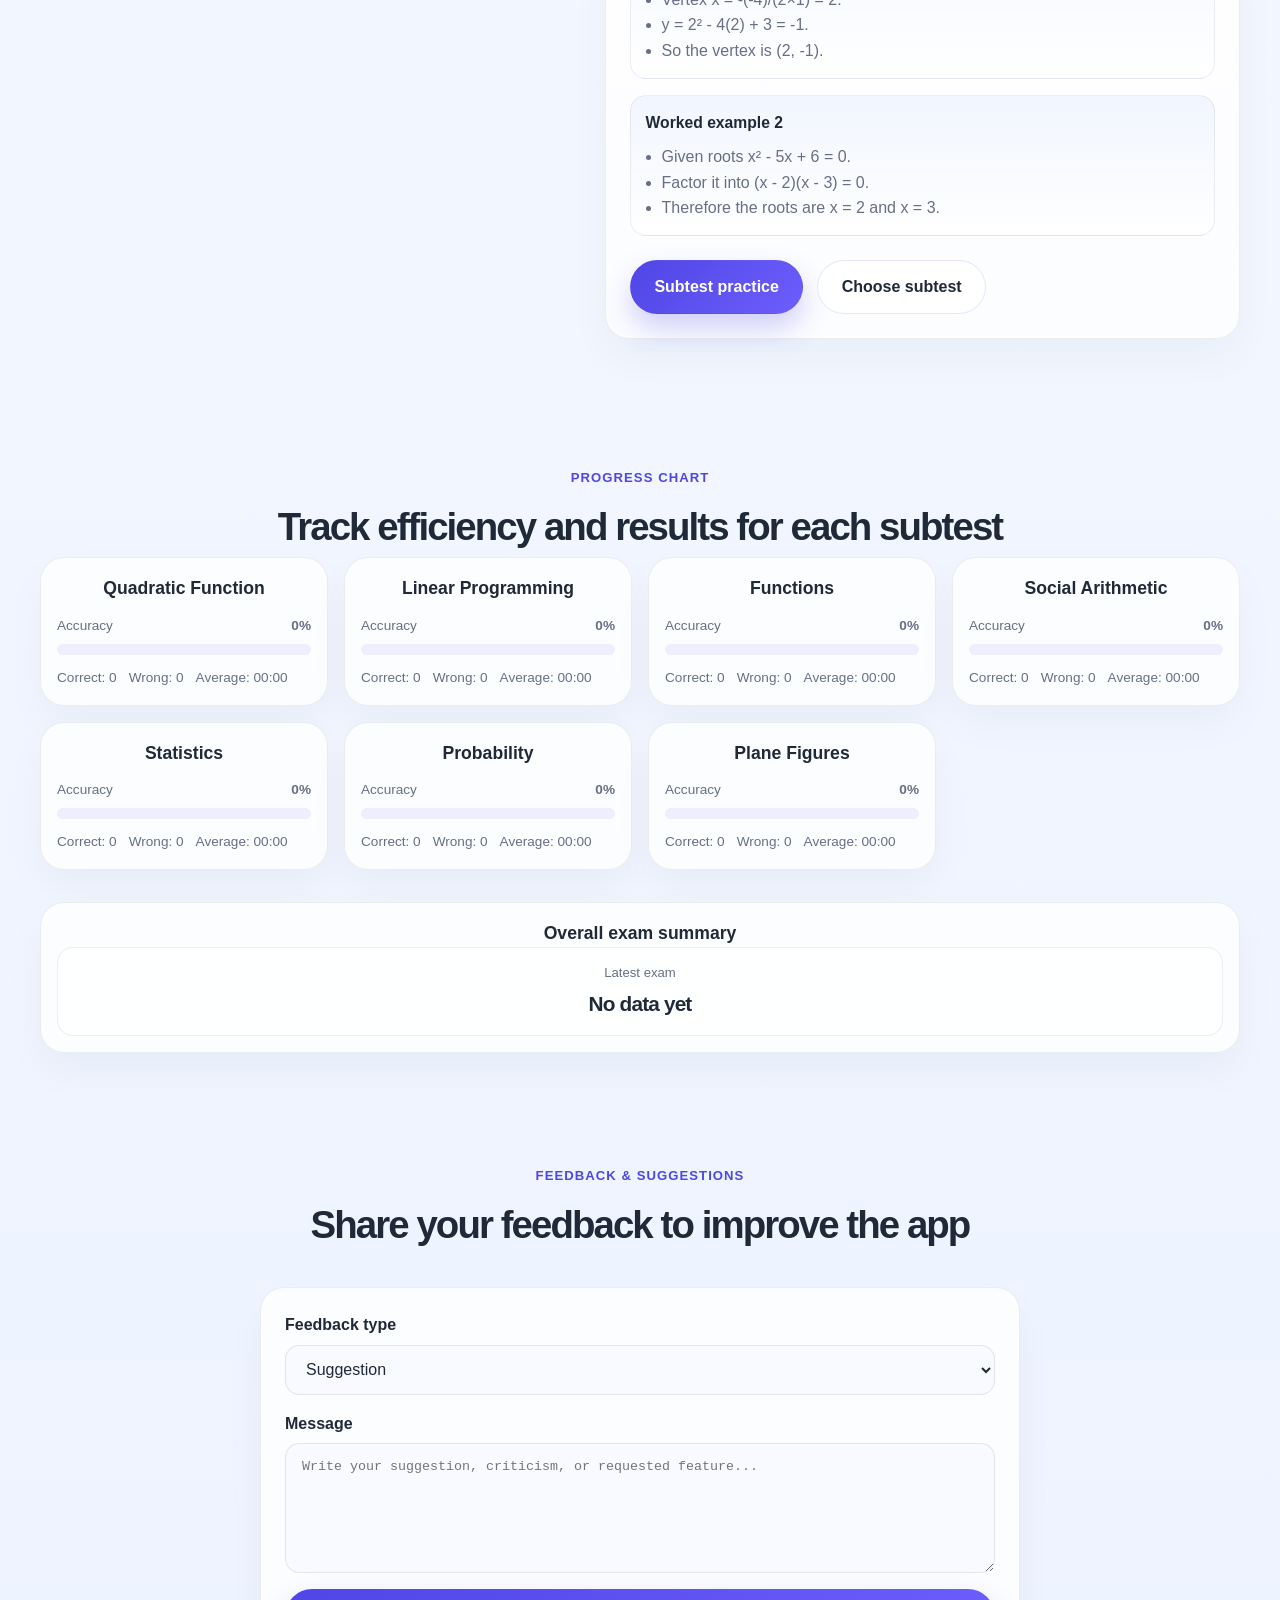
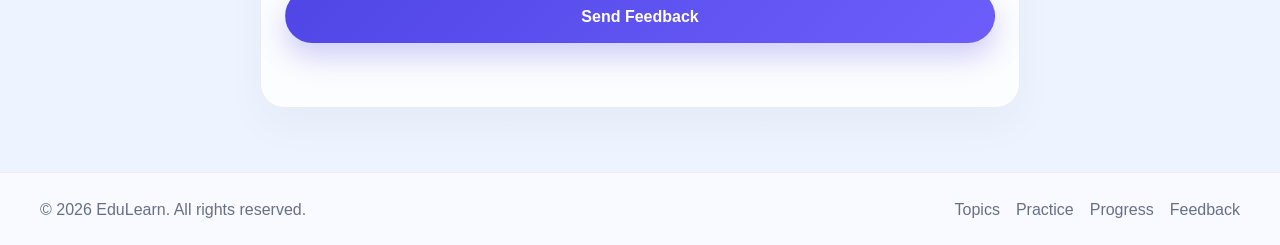
==== commit a4b2921f: "Add files via upload" ====
--- a/index.html
+++ b/index.html
@@ -1,202 +1,221 @@
-<!DOCTYPE html>
-<html lang="id" data-theme="light">
-<head>
-  <meta charset="UTF-8" />
-  <meta name="viewport" content="width=device-width, initial-scale=1.0" />
-  <meta name="theme-color" content="#f3f4ec" />
-  <meta name="description" content="Pratinjau sistem desain dan komponen belajar EduLearn." />
-  <title>Design Preview | EduLearn</title>
-  <link rel="stylesheet" href="design-system.css" />
-  <script src="design-system.js" defer></script>
-</head>
-<body>
-  <a class="skip-link" href="#main">Lewati ke konten</a>
-
-  <header class="site-header">
-    <a class="wordmark" href="#top" aria-label="EduLearn design preview">
-      <span class="wordmark-mark" aria-hidden="true">E</span>
-      <span>edulearn <span class="wordmark-note">/ design preview</span></span>
-    </a>
-    <button class="button button-outline theme-toggle" id="themeToggle" type="button" aria-pressed="false">
-      Mode gelap
-    </button>
-  </header>
-
-  <main id="main">
-    <section class="hero-band" id="top" aria-labelledby="page-title">
-      <div class="hero-inner">
-        <p class="eyebrow"><span class="status-dot" aria-hidden="true"></span> Ruang uji komponen</p>
-        <h1 id="page-title">Belajar dimulai dari <em>rasa ingin tahu.</em></h1>
-        <p class="hero-copy">Coba menebak, utak-atik angka, lalu lihat apa yang berubah. Ini pratinjau bahasa visual dan komponen belajar EduLearn.</p>
-        <a class="text-link" href="#learning-components">Lihat komponen belajar <span aria-hidden="true">↓</span></a>
-      </div>
-      <div class="hero-index" aria-hidden="true">01 / 04</div>
-    </section>
-
-    <section class="preview-section token-section" aria-labelledby="tokens-title">
-      <div class="section-heading">
-        <p class="eyebrow">01 / Fondasi</p>
-        <h2 id="tokens-title">Design tokens</h2>
-        <p>Warna, huruf, jarak, dan bentuk yang menjaga setiap bagian terasa satu keluarga.</p>
-      </div>
-
-      <div class="token-group">
-        <h3>Warna</h3>
-        <div class="swatch-grid">
-          <div class="swatch"><span class="swatch-chip swatch-ink"></span><strong>Tinta</strong><code>--ink</code></div>
-          <div class="swatch"><span class="swatch-chip swatch-paper"></span><strong>Kertas</strong><code>--paper</code></div>
-          <div class="swatch"><span class="swatch-chip swatch-teal"></span><strong>Teal</strong><code>--accent</code></div>
-          <div class="swatch"><span class="swatch-chip swatch-coral"></span><strong>Koral</strong><code>--accent-warm</code></div>
-          <div class="swatch"><span class="swatch-chip swatch-lime"></span><strong>Lime</strong><code>--accent-soft</code></div>
-          <div class="swatch"><span class="swatch-chip swatch-muted"></span><strong>Abu</strong><code>--muted</code></div>
-        </div>
-      </div>
-
-      <div class="token-columns">
-        <div class="token-group type-sample">
-          <h3>Tipografi</h3>
-          <p class="type-display">Cambria / Georgia</p>
-          <p class="type-body">Trebuchet MS / sans-serif</p>
-          <p class="muted-copy">Judul editorial, isi yang ringkas, dan ukuran yang tetap nyaman dibaca di layar kecil.</p>
-        </div>
-        <div class="token-group">
-          <h3>Spacing</h3>
-          <div class="space-list" aria-label="Skala spacing">
-            <div class="space-row"><code>space-1 / 4px</code><span class="space-bar space-1"></span></div>
-            <div class="space-row"><code>space-2 / 8px</code><span class="space-bar space-2"></span></div>
-            <div class="space-row"><code>space-3 / 16px</code><span class="space-bar space-3"></span></div>
-            <div class="space-row"><code>space-4 / 24px</code><span class="space-bar space-4"></span></div>
-            <div class="space-row"><code>space-5 / 40px</code><span class="space-bar space-5"></span></div>
-          </div>
-        </div>
-      </div>
-
-      <div class="token-group">
-        <h3>Radius</h3>
-        <div class="radius-row">
-          <div class="radius-sample radius-sm"><span>4px</span></div>
-          <div class="radius-sample radius-md"><span>8px</span></div>
-          <div class="radius-sample radius-lg"><span>16px</span></div>
-          <div class="radius-sample radius-pill"><span>Pill</span></div>
-        </div>
-      </div>
-    </section>
-
-    <section class="component-band" aria-labelledby="components-title">
-      <div class="preview-section">
-        <div class="section-heading">
-          <p class="eyebrow">02 / Elemen antarmuka</p>
-          <h2 id="components-title">Komponen dasar</h2>
-          <p>Potongan UI yang bisa dipakai ulang, dengan status yang jelas dan kontrol yang mudah disentuh.</p>
-        </div>
-
-        <div class="component-grid">
-          <article class="specimen">
-            <p class="specimen-label">Button</p>
-            <div class="button-row">
-              <button class="button button-primary" type="button">Mulai latihan</button>
-              <button class="button button-outline" type="button">Lihat contoh</button>
-            </div>
-            <p class="specimen-note">Aksi utama dan aksi pendamping.</p>
-          </article>
-
-          <article class="specimen">
-            <p class="specimen-label">Card</p>
-            <div class="lesson-card">
-              <p class="card-kicker">TOPIK 04 <span>6 soal</span></p>
-              <h3>Perbandingan</h3>
-              <p>Kenali hubungan antarbesaran, lalu uji polanya.</p>
-              <a class="text-link" href="#learning-components">Buka materi <span aria-hidden="true">→</span></a>
-            </div>
-          </article>
-
-          <article class="specimen">
-            <p class="specimen-label">Input</p>
-            <label class="field-label" for="sampleAnswer">Jawaban perkiraan</label>
-            <input class="text-input" id="sampleAnswer" name="sampleAnswer" inputmode="numeric" placeholder="Contoh: 24" />
-            <p class="field-hint" id="sampleAnswerHint">Boleh coba dulu, belum harus yakin.</p>
-          </article>
-
-          <article class="specimen">
-            <p class="specimen-label">Text</p>
-            <h3 class="text-heading">Satu langkah dulu.</h3>
-            <p class="text-example">Pecah persoalan menjadi bagian kecil. Periksa satu hal, lalu lanjutkan.</p>
-            <p class="muted-copy">Teks pendukung membantu tanpa mengambil alih proses berpikir.</p>
-          </article>
-
-          <article class="specimen specimen-wide">
-            <p class="specimen-label">Badge</p>
-            <div class="badge-row">
-              <span class="badge badge-teal">Sudah dicoba</span>
-              <span class="badge badge-coral">Perlu ditinjau</span>
-              <span class="badge badge-neutral">Belum dimulai</span>
-              <span class="badge badge-lime">3 dari 5 soal</span>
-            </div>
-          </article>
-        </div>
-      </div>
-    </section>
-
-    <section class="preview-section learning-section" id="learning-components" aria-labelledby="learning-title">
-      <div class="section-heading">
-        <p class="eyebrow">03 / Belajar dengan mencoba</p>
-        <h2 id="learning-title">Komponen belajar</h2>
-        <p>Mulai dari dugaanmu. Jawaban dan petunjuk hadir setelah kamu mengambil langkah.</p>
-      </div>
-
-      <div class="learning-grid">
-        <article class="learning-panel prediction-panel" aria-labelledby="prediction-title">
-          <div class="panel-topline"><span class="panel-number">A</span><span class="badge badge-lime">Tebak dulu</span></div>
-          <h3 id="prediction-title">PredictionBox</h3>
-          <p class="question-prompt">Sebuah jaket seharga Rp200.000 mendapat diskon 15%. Berapa besar diskonnya?</p>
-          <fieldset class="choice-set" id="predictionChoices">
-            <legend>Pilih perkiraanmu</legend>
-            <label class="choice"><input type="radio" name="prediction" value="20000" /><span>Rp20.000</span></label>
-            <label class="choice"><input type="radio" name="prediction" value="30000" /><span>Rp30.000</span></label>
-            <label class="choice"><input type="radio" name="prediction" value="40000" /><span>Rp40.000</span></label>
-          </fieldset>
-          <button class="button button-primary" id="revealAnswer" type="button">Cek tebakan</button>
-          <p class="feedback-line" id="predictionFeedback" aria-live="polite">Pilih satu dulu. Jawabannya belum dibuka.</p>
-        </article>
-
-        <article class="learning-panel checkpoint-panel" aria-labelledby="checkpoint-title">
-          <div class="panel-topline"><span class="panel-number">B</span><span class="badge badge-teal">Berhenti sebentar</span></div>
-          <h3 id="checkpoint-title">Checkpoint</h3>
-          <p class="question-prompt">15% bisa dipecah menjadi 10% + ...</p>
-          <div class="checkpoint-options" role="group" aria-label="Pilih bagian yang melengkapi 15 persen">
-            <button class="choice-button" type="button" data-checkpoint-choice="5%">5%</button>
-            <button class="choice-button" type="button" data-checkpoint-choice="50%">50%</button>
-          </div>
-          <p class="feedback-line" id="checkpointFeedback" aria-live="polite">Pilih jawaban untuk melihat petunjuk.</p>
-        </article>
-
-        <article class="learning-panel explore-panel" aria-labelledby="explore-title">
-          <div class="panel-topline"><span class="panel-number">C</span><span class="badge badge-coral">Ubah parameternya</span></div>
-          <h3 id="explore-title">ExplorePanel</h3>
-          <p class="question-prompt">Geser persentase dan ubah harga untuk melihat pengaruhnya.</p>
-          <label class="field-label" for="priceInput">Harga awal</label>
-          <div class="input-with-prefix"><span aria-hidden="true">Rp</span><input class="text-input" id="priceInput" type="number" min="0" max="10000000" step="10000" value="200000" inputmode="numeric" /></div>
-          <div class="range-heading"><label class="field-label" for="discountRange">Diskon</label><output id="discountOutput" for="discountRange">15%</output></div>
-          <input class="range-input" id="discountRange" type="range" min="0" max="50" value="15" />
-          <div class="explore-result" aria-live="polite">
-            <span>Besar diskon</span><strong id="discountAmount">Rp30.000</strong>
-            <span>Harga setelah diskon</span><strong id="finalPrice">Rp170.000</strong>
-          </div>
-        </article>
-
-        <article class="feedback-card" aria-labelledby="feedback-card-title">
-          <div class="panel-topline"><span class="panel-number">D</span><span class="badge badge-neutral">Umpan balik</span></div>
-          <h3 id="feedback-card-title">FeedbackCard</h3>
-          <p class="feedback-quote">“Belum pas, tapi arahmu sudah dekat. 10% dari Rp200.000 itu Rp20.000. Coba cari 5% dengan membagi dua.”</p>
-          <div class="feedback-footer"><span class="feedback-mark" aria-hidden="true">↗</span><span>Petunjuk kecil, lalu giliranmu lanjut.</span></div>
-        </article>
-      </div>
-    </section>
-
-    <footer class="page-footer">
-      <span>EduLearn / design preview</span>
-      <a class="text-link" href="#top">Kembali ke atas <span aria-hidden="true">↑</span></a>
-    </footer>
-  </main>
-</body>
-</html>+﻿<!DOCTYPE html>
+<html lang="en">
+<head>
+  <meta charset="UTF-8" />
+  <meta name="viewport" content="width=device-width, initial-scale=1.0" />
+  <title>EduLearn | Grade 11 Mathematics</title>
+  <meta name="description" content="A Grade 11 Mathematics learning website with PK and PM topics, detailed explanations, practice exercises, untimed mode, and progress tracking." />
+  <link rel="stylesheet" href="style.css" />
+</head>
+<body>
+  <header class="topbar">
+    <div class="container nav">
+      <a class="brand" href="#home" aria-label="EduLearn home">
+        <span class="brand-mark">E</span>
+        <span>EduLearn</span>
+      </a>
+
+      <nav class="nav-links" aria-label="Main navigation">
+        <a href="#materi" data-view-target="#materi" data-i18n="nav.topics">Topics</a>
+        <a href="#latihan" data-view-target="#latihan" data-i18n="nav.practice">Practice</a>
+        <a href="#progress" data-i18n="nav.progress">Progress</a>
+        <a href="#feedback" data-i18n="nav.feedback">Feedback</a>
+      </nav>
+
+      <div class="nav-actions">
+        <button id="settingsToggle" class="btn btn-ghost settings-toggle" type="button" data-i18n="settings.title">Settings</button>
+        <a class="btn btn-ghost" href="#materi" data-view-target="#materi" data-i18n="nav.topics">Topics</a>
+        <a class="btn btn-primary" href="#latihan" data-view-target="#latihan" data-i18n="nav.startLearning">Start Learning</a>
+      </div>
+
+      <button class="menu-toggle" aria-label="Toggle navigation">☰</button>
+    </div>
+  </header>
+
+  <main id="home">
+    <section class="hero landing-hero">
+      <div class="container hero-grid">
+        <div class="hero-copy landing-copy">
+          <p class="landing-eyebrow" data-i18n="landing.eyebrow">Latihan PK UTBK</p>
+          <h1 data-i18n="landing.title">Latihan PK, dengan pembahasan setelah kamu mencoba.</h1>
+          <p data-i18n="landing.description">Pilih jawaban dulu. Setelah itu, lihat langkah penyelesaian dan akurasi per topik untuk menentukan latihan berikutnya.</p>
+
+          <div class="cta-group">
+            <a class="btn btn-secondary cta-link active" href="#materi" data-view-target="#materi" data-i18n="cta.viewTopics">View Topics</a>
+            <a class="btn btn-primary cta-link" href="#latihan" data-view-target="#latihan" data-i18n="cta.startPractice">Start Practice</a>
+          </div>
+        </div>
+
+        <article class="landing-card" aria-labelledby="landing-question-title">
+          <div class="landing-card-topline">
+            <span class="landing-badge" data-i18n="landing.exampleLabel">Contoh soal PK</span>
+            <span class="landing-card-meta" data-i18n="landing.exampleNumber">Contoh · 01</span>
+          </div>
+          <h2 id="landing-question-title" data-i18n="landing.question">Akar-akar dari x² - 5x + 6 = 0 adalah ...</h2>
+          <fieldset class="landing-choice-list" id="landingPredictionChoices">
+            <legend data-i18n="landing.chooseAnswer">Pilih jawabanmu</legend>
+            <label class="landing-choice"><input type="radio" name="landingPrediction" value="2,3" /><span>x = 2 dan x = 3</span></label>
+            <label class="landing-choice"><input type="radio" name="landingPrediction" value="-2,-3" /><span>x = -2 dan x = -3</span></label>
+            <label class="landing-choice"><input type="radio" name="landingPrediction" value="-1,6" /><span>x = -1 dan x = 6</span></label>
+          </fieldset>
+          <button class="btn btn-primary landing-check-button" id="checkLandingAnswer" type="button" data-i18n="landing.checkAnswer">Periksa jawaban</button>
+          <p class="landing-feedback" id="landingFeedback" aria-live="polite" data-i18n="landing.feedbackPrompt">Pilih jawaban dulu, lalu kita cek langkahnya.</p>
+        </article>
+      </div>
+    </section>
+
+    <section class="section" id="materi">
+      <div class="container">
+        <div class="section-header center">
+          <p data-i18n="topics.label">Available Topics</p>
+          <h2 data-i18n="topics.title">Select your study material group</h2>
+        </div>
+
+        <div class="subject-switch">
+          <button class="subject-tab active" data-subject="PK" type="button">PK</button>
+          <button class="subject-tab" data-subject="PM" type="button">PM</button>
+        </div>
+
+        <div class="topic-layout">
+          <div class="topic-list-panel">
+            <div id="topicGrid" class="topic-grid"></div>
+          </div>
+
+          <aside id="topicDetail" class="topic-detail" aria-live="polite"></aside>
+        </div>
+      </div>
+    </section>
+
+    <section class="section" id="latihan" hidden>
+      <div class="container">
+        <div class="section-header center">
+          <p data-i18n="practice.label">Practice Questions</p>
+          <h2 data-i18n="practice.title">Adjust the practice mode to match your needs</h2>
+        </div>
+
+        <div class="quiz-box official-exam">
+          <div class="quiz-controls">
+            <div class="field-group compact">
+              <label for="topicSelect" data-i18n="practice.subtest">Subtest</label>
+              <select id="topicSelect"></select>
+            </div>
+
+            <div class="field-group compact">
+              <label data-i18n="practice.difficulty">Difficulty</label>
+              <div class="difficulty-group">
+                <button class="difficulty-btn active" data-difficulty="mudah" type="button" data-i18n="practice.easy">Easy</button>
+                <button class="difficulty-btn" data-difficulty="sedang" type="button" data-i18n="practice.medium">Medium</button>
+                <button class="difficulty-btn" data-difficulty="susah" type="button" data-i18n="practice.hard">Hard</button>
+              </div>
+            </div>
+
+            <div class="field-group compact">
+              <label data-i18n="practice.time">Time</label>
+              <div class="timer-adjust">
+                <button id="decreaseTime" type="button">−</button>
+                <input id="timerMinutes" type="number" min="1" max="60" value="10" />
+                <button id="increaseTime" type="button">+</button>
+              </div>
+            </div>
+
+            <div class="field-group compact">
+              <label for="questionCount" data-i18n="practice.questionCount">Number of questions</label>
+              <input id="questionCount" type="number" min="5" max="50" value="10" />
+            </div>
+
+            <label class="toggle-row">
+              <input id="untimedMode" type="checkbox" />
+              <span data-i18n="practice.untimed">Untimed mode</span>
+            </label>
+          </div>
+
+          <div class="quiz-actions">
+            <button id="startSubtest" class="btn btn-primary" type="button" data-i18n="practice.openSubtest">Start Subtest</button>
+            <button id="startExam" class="btn btn-secondary" type="button" data-i18n="practice.fullReview">Full Review Exam</button>
+          </div>
+
+          <div id="quizArea" class="quiz-area hidden"></div>
+          <div id="resultsArea" class="results-area hidden"></div>
+        </div>
+      </div>
+    </section>
+
+    <section class="section progress-section" id="progress">
+      <div class="container">
+        <div class="section-header center">
+        <p data-i18n="progress.label">Progress Chart</p>
+        <h2 data-i18n="progress.title">Track efficiency and results for each subtest</h2>
+
+        <div id="progressOverview" class="progress-overview"></div>
+      </div>
+    </section>
+  </main>
+
+  <aside id="settingsPanel" class="settings-panel hidden" aria-label="Website settings">
+    <div class="settings-header">
+      <h3 data-i18n="settings.title">Settings</h3>
+      <button id="closeSettings" class="settings-close" type="button" aria-label="Close settings">×</button>
+    </div>
+
+    <div class="settings-group">
+      <label for="languageSelect" data-i18n="settings.languageLabel">Language</label>
+      <select id="languageSelect">
+        <option value="en">English</option>
+        <option value="id">Indonesia</option>
+      </select>
+    </div>
+
+    <div class="settings-group">
+      <span data-i18n="settings.themeLabel">Theme</span>
+      <div class="theme-switch">
+        <button class="theme-btn active" data-theme="light" type="button" data-i18n="settings.lightTheme">Light</button>
+        <button class="theme-btn" data-theme="dark" type="button" data-i18n="settings.darkTheme">Dark</button>
+      </div>
+    </div>
+  </aside>
+
+  <section id="feedback" class="section feedback-section">
+    <div class="container">
+      <div class="section-header center">
+        <p data-i18n="feedback.label">Feedback &amp; Suggestions</p>
+        <h2 data-i18n="feedback.title">Share your feedback to improve the app</h2>
+      </div>
+
+      <div class="feedback-card">
+        <form id="feedbackForm" class="feedback-form">
+          <div class="field-group">
+            <label for="feedbackType" data-i18n="feedback.typeLabel">Feedback type</label>
+            <select id="feedbackType" name="type">
+              <option value="saran" data-i18n="feedback.optionSuggestion">Suggestion</option>
+              <option value="kritik" data-i18n="feedback.optionCriticism">Criticism</option>
+              <option value="request" data-i18n="feedback.optionRequest">Feature request</option>
+            </select>
+          </div>
+
+          <div class="field-group">
+            <label for="feedbackMessage" data-i18n="feedback.messageLabel">Message</label>
+            <textarea id="feedbackMessage" name="message" rows="5" placeholder="Write your suggestion, criticism, or requested feature..." data-i18n-placeholder="feedback.placeholder" required></textarea>
+          </div>
+
+          <button class="btn btn-primary" type="submit" data-i18n="feedback.sendButton">Send Feedback</button>
+        </form>
+        <p id="feedbackStatus" class="feedback-status" aria-live="polite"></p>
+      </div>
+    </div>
+  </section>
+
+  <footer>
+    <div class="container footer-inner">
+      <div>© <span id="current-year">2026</span> EduLearn. All rights reserved.</div>
+      <div class="footer-links">
+        <a href="#materi" data-view-target="#materi" data-i18n="nav.topics">Topics</a>
+        <a href="#latihan" data-view-target="#latihan" data-i18n="nav.practice">Practice</a>
+        <a href="#progress" data-i18n="nav.progress">Progress</a>
+        <a href="#feedback" data-i18n="nav.feedback">Feedback</a>
+      </div>
+    </div>
+  </footer>
+
+  <script src="script.js"></script>
+</body>
+</html>
--- a/style.css
+++ b/style.css
@@ -0,0 +1,1639 @@
+﻿:root {
+  --bg: #f4f7ff;
+  --surface: #ffffff;
+  --surface-soft: #edf3ff;
+  --primary: #4f46e5;
+  --primary-dark: #312e81;
+  --accent: #22c55e;
+  --warning: #f59e0b;
+  --danger: #ef4444;
+  --text: #1f2937;
+  --muted: #667085;
+  --border: rgba(31, 41, 55, 0.08);
+  --shadow: 0 20px 50px rgba(79, 70, 229, 0.12);
+}
+
+body[data-theme="dark"] {
+  --bg: #091120;
+  --surface: #101c2f;
+  --surface-soft: #12233b;
+  --primary: #8b5cf6;
+  --primary-dark: #d4c4ff;
+  --accent: #34d399;
+  --warning: #fbbf24;
+  --danger: #f87171;
+  --text: #ebf1ff;
+  --muted: #b3c2d9;
+  --border: rgba(148, 163, 184, 0.2);
+  --shadow: 0 24px 60px rgba(15, 23, 42, 0.5);
+}
+
+* { box-sizing: border-box; }
+html { scroll-behavior: smooth; }
+body {
+  margin: 0;
+  font-family: "Segoe UI", Tahoma, Geneva, Verdana, sans-serif;
+  background: linear-gradient(180deg, #f7faff 0%, #edf3ff 100%);
+  color: var(--text);
+  line-height: 1.6;
+  transition: background 0.2s ease, color 0.2s ease;
+}
+
+body[data-theme="dark"] {
+  background: linear-gradient(180deg, #0a1220 0%, #0f1b2d 100%);
+}
+
+body[data-theme="dark"] .topbar {
+  background: rgba(9, 17, 32, 0.82);
+  border-bottom-color: rgba(148, 163, 184, 0.18);
+}
+
+body[data-theme="dark"] .nav-links,
+body[data-theme="dark"] .nav-actions,
+body[data-theme="dark"] .footer-inner,
+body[data-theme="dark"] .footer-links,
+body[data-theme="dark"] .panel-header,
+body[data-theme="dark"] .promo-meta,
+body[data-theme="dark"] .progress-content small,
+body[data-theme="dark"] .schedule li,
+body[data-theme="dark"] .topic-card p,
+body[data-theme="dark"] .topic-meta,
+body[data-theme="dark"] .detail-subtitle,
+body[data-theme="dark"] .detail-section p,
+body[data-theme="dark"] .formula-card p,
+body[data-theme="dark"] .example-card p,
+body[data-theme="dark"] .example-card li,
+body[data-theme="dark"] .question-visual small,
+body[data-theme="dark"] .result-summary,
+body[data-theme="dark"] .mistake-item p,
+body[data-theme="dark"] .progress-row .label,
+body[data-theme="dark"] .progress-metrics,
+body[data-theme="dark"] .summary-stat span,
+body[data-theme="dark"] .metric span,
+body[data-theme="dark"] .promo-tag,
+body[data-theme="dark"] .schedule strong,
+body[data-theme="dark"] .field-group label,
+body[data-theme="dark"] .toggle-row span,
+body[data-theme="dark"] .option-btn,
+body[data-theme="dark"] .field-group input,
+body[data-theme="dark"] .field-group textarea,
+body[data-theme="dark"] .field-group select,
+body[data-theme="dark"] .settings-group label,
+body[data-theme="dark"] .settings-group span,
+body[data-theme="dark"] .settings-close,
+body[data-theme="dark"] .theme-btn,
+body[data-theme="dark"] .nav-links a,
+body[data-theme="dark"] .footer-links a {
+  color: var(--text);
+}
+
+body[data-theme="dark"] .nav-links {
+  color: var(--muted);
+}
+
+body[data-theme="dark"] .menu-toggle,
+body[data-theme="dark"] .settings-group select,
+body[data-theme="dark"] .theme-btn,
+body[data-theme="dark"] .field-group input,
+body[data-theme="dark"] .field-group textarea,
+body[data-theme="dark"] .field-group select,
+body[data-theme="dark"] .timer-adjust,
+body[data-theme="dark"] .toggle-row,
+body[data-theme="dark"] .metric,
+body[data-theme="dark"] .panel-card,
+body[data-theme="dark"] .promo-preview,
+body[data-theme="dark"] .schedule li,
+body[data-theme="dark"] .topic-list-panel,
+body[data-theme="dark"] .topic-detail,
+body[data-theme="dark"] .topic-card,
+body[data-theme="dark"] .formula-card,
+body[data-theme="dark"] .example-card,
+body[data-theme="dark"] .quiz-box,
+body[data-theme="dark"] .quiz-card,
+body[data-theme="dark"] .result-box,
+body[data-theme="dark"] .mistake-item,
+body[data-theme="dark"] .progress-card,
+body[data-theme="dark"] .summary-stat,
+body[data-theme="dark"] .feedback-card,
+body[data-theme="dark"] footer {
+  background: rgba(16, 28, 47, 0.88);
+  border-color: var(--border);
+  color: var(--text);
+}
+
+body[data-theme="dark"] #latihan,
+body[data-theme="dark"] .feedback-section {
+  background: linear-gradient(180deg, rgba(16, 28, 47, 0.35), rgba(9, 17, 32, 0.12));
+}
+
+body[data-theme="dark"] .topic-card {
+  background: linear-gradient(180deg, rgba(16, 28, 47, 0.9), rgba(19, 33, 52, 0.9));
+  color: var(--text);
+}
+
+body[data-theme="dark"] .topic-card h3,
+body[data-theme="dark"] .topic-card p,
+body[data-theme="dark"] .topic-card .topic-meta,
+body[data-theme="dark"] .topic-card .topic-tag,
+body[data-theme="dark"] .formula-card,
+body[data-theme="dark"] .formula-card h4,
+body[data-theme="dark"] .formula-card p,
+body[data-theme="dark"] .example-card,
+body[data-theme="dark"] .example-card h4,
+body[data-theme="dark"] .example-card p,
+body[data-theme="dark"] .example-card li,
+body[data-theme="dark"] .quiz-card,
+body[data-theme="dark"] .quiz-card h3,
+body[data-theme="dark"] .quiz-card p,
+body[data-theme="dark"] .result-box,
+body[data-theme="dark"] .result-box h3,
+body[data-theme="dark"] .result-box p,
+body[data-theme="dark"] .mistake-item,
+body[data-theme="dark"] .mistake-item p,
+body[data-theme="dark"] .summary-stat,
+body[data-theme="dark"] .summary-stat strong,
+body[data-theme="dark"] .summary-stat span,
+body[data-theme="dark"] .feedback-card,
+body[data-theme="dark"] .feedback-card p,
+body[data-theme="dark"] .feedback-card label {
+  color: var(--text);
+}
+
+body[data-theme="dark"] .formula-card,
+body[data-theme="dark"] .example-card,
+body[data-theme="dark"] .quiz-card,
+body[data-theme="dark"] .result-box,
+body[data-theme="dark"] .mistake-item,
+body[data-theme="dark"] .summary-stat,
+body[data-theme="dark"] .feedback-card {
+  background: rgba(19, 33, 52, 0.9);
+}
+
+body[data-theme="dark"] .option-btn {
+  background: rgba(19, 33, 52, 0.9);
+  border-color: var(--border);
+}
+
+body[data-theme="dark"] .option-btn.correct {
+  color: #bbf7d0;
+}
+
+body[data-theme="dark"] .option-btn.wrong {
+  color: #fecaca;
+}
+
+body[data-theme="dark"] .option-btn.selected {
+  color: #dbeafe;
+}
+
+body[data-theme="dark"] .question-limit-notice {
+  color: #fef3c7;
+}
+
+body[data-theme="dark"] .progress-ring::before {
+  background: rgba(16, 28, 47, 0.92);
+}
+
+body[data-theme="dark"] .progress-bar {
+  background: rgba(148, 163, 184, 0.18);
+}
+
+body[data-theme="dark"] .schedule strong,
+body[data-theme="dark"] .panel-status {
+  color: #d1fae5;
+}
+
+body[data-theme="dark"] .btn-secondary,
+body[data-theme="dark"] .btn-ghost,
+body[data-theme="dark"] .menu-toggle,
+body[data-theme="dark"] .theme-btn {
+  background: rgba(18, 31, 48, 0.9);
+  color: var(--text);
+}
+
+body[data-theme="dark"] .btn-secondary {
+  border-color: rgba(148, 163, 184, 0.2);
+}
+
+body[data-theme="dark"] .btn-ghost,
+body[data-theme="dark"] .menu-toggle {
+  border-color: rgba(148, 163, 184, 0.18);
+}
+
+body[data-theme="dark"] .settings-close,
+body[data-theme="dark"] .settings-group label,
+body[data-theme="dark"] .settings-group span {
+  color: var(--text);
+}
+
+a { color: inherit; text-decoration: none; }
+button, input, select { font: inherit; }
+.container { width: min(1200px, calc(100% - 2rem)); margin: 0 auto; }
+.section { padding: 4rem 0; }
+#latihan {
+  background: linear-gradient(180deg, rgba(79, 70, 229, 0.03), rgba(255, 255, 255, 0.4));
+  border-top: 1px solid rgba(79, 70, 229, 0.08);
+  border-bottom: 1px solid rgba(79, 70, 229, 0.08);
+}
+.center { text-align: center; }
+
+.topbar {
+  position: sticky;
+  top: 0;
+  z-index: 20;
+  background: rgba(244, 247, 255, 0.82);
+  border-bottom: 1px solid rgba(31, 41, 55, 0.04);
+  backdrop-filter: blur(16px);
+}
+
+.nav {
+  display: flex;
+  align-items: center;
+  justify-content: space-between;
+  flex-wrap: wrap;
+  min-height: 78px;
+  gap: 0.75rem 1.25rem;
+}
+
+.brand {
+  display: inline-flex;
+  align-items: center;
+  gap: 0.7rem;
+  font-weight: 800;
+  letter-spacing: -0.04em;
+}
+
+.brand-mark {
+  width: 2.1rem;
+  height: 2.1rem;
+  display: grid;
+  place-items: center;
+  border-radius: 16px;
+  color: #fff;
+  background: linear-gradient(135deg, var(--primary), #8b5cf6);
+  box-shadow: 0 10px 24px rgba(79, 70, 229, 0.28);
+}
+
+.nav-links, .nav-actions {
+  display: flex;
+  align-items: center;
+  gap: 1rem;
+  flex-wrap: wrap;
+}
+
+.nav-links {
+  color: var(--muted);
+  font-weight: 600;
+}
+
+.nav-actions {
+  margin-left: auto;
+}
+
+.nav-links a, .footer-links a {
+  transition: color 0.2s ease;
+}
+
+.nav-links a:hover, .footer-links a:hover {
+  color: var(--primary);
+}
+
+.menu-toggle {
+  display: none;
+  border: 0;
+  background: #fff;
+  color: var(--text);
+  width: 2.8rem;
+  height: 2.8rem;
+  border-radius: 0.9rem;
+  box-shadow: 0 8px 20px rgba(31, 41, 55, 0.08);
+  cursor: pointer;
+}
+
+.settings-toggle {
+  min-width: 6.5rem;
+}
+
+.settings-panel {
+  position: fixed;
+  top: 5.4rem;
+  right: 1rem;
+  z-index: 40;
+  width: min(20rem, calc(100vw - 2rem));
+  padding: 1rem;
+  background: rgba(255,255,255,0.94);
+  border: 1px solid var(--border);
+  border-radius: 1.25rem;
+  box-shadow: var(--shadow);
+  backdrop-filter: blur(16px);
+}
+
+body[data-theme="dark"] .settings-panel {
+  background: rgba(16, 28, 47, 0.95);
+}
+
+.settings-panel.hidden {
+  display: none;
+}
+
+.settings-header {
+  display: flex;
+  align-items: center;
+  justify-content: space-between;
+  gap: 1rem;
+  margin-bottom: 1rem;
+}
+
+.settings-header h3 {
+  margin: 0;
+  font-size: 1.1rem;
+}
+
+.settings-close {
+  border: 0;
+  background: transparent;
+  color: var(--muted);
+  font-size: 1.5rem;
+  cursor: pointer;
+}
+
+.settings-group {
+  display: flex;
+  flex-direction: column;
+  gap: 0.5rem;
+  margin-top: 0.85rem;
+}
+
+.settings-group label,
+.settings-group span {
+  font-weight: 700;
+}
+
+.settings-group select,
+.theme-btn {
+  border: 1px solid var(--border);
+  border-radius: 0.9rem;
+  background: var(--surface);
+  color: var(--text);
+  padding: 0.7rem 0.9rem;
+}
+
+.theme-switch {
+  display: flex;
+  gap: 0.5rem;
+}
+
+.theme-btn {
+  flex: 1;
+  cursor: pointer;
+  transition: all 0.2s ease;
+}
+
+.theme-btn.active {
+  background: linear-gradient(135deg, var(--primary), #6d5efc);
+  color: #fff;
+  border-color: transparent;
+}
+
+.btn {
+  display: inline-flex;
+  align-items: center;
+  justify-content: center;
+  border-radius: 999px;
+  border: 1px solid transparent;
+  padding: 0.82rem 1.45rem;
+  font-weight: 700;
+  cursor: pointer;
+  transition: transform 0.2s ease, box-shadow 0.2s ease;
+}
+
+.btn:hover, .btn:focus-visible {
+  transform: translateY(-2px);
+}
+
+.btn-primary {
+  background: linear-gradient(135deg, var(--primary), #6d5efc);
+  color: #fff;
+  box-shadow: 0 14px 28px rgba(79, 70, 229, 0.25);
+}
+
+.cta-link.active {
+  background: #2563eb;
+  border-color: #2563eb;
+  color: #fff;
+  box-shadow: 0 18px 32px rgba(79, 70, 229, 0.34);
+  filter: brightness(1.04);
+}
+
+body[data-theme="dark"] .cta-link.active {
+  background: #2563eb;
+  border-color: #2563eb;
+  color: #fff;
+}
+
+.btn-secondary {
+  border-color: rgba(79, 70, 229, 0.14);
+  background: rgba(255, 255, 255, 0.8);
+  color: var(--text);
+}
+
+.btn-ghost {
+  background: transparent;
+  border-color: rgba(31, 41, 55, 0.08);
+  color: var(--text);
+}
+
+.hero { padding: 4rem 0 2rem; }
+.hero-grid {
+  display: grid;
+  grid-template-columns: 1fr;
+  align-items: center;
+  gap: 2rem;
+}
+
+.hero-copy {
+  max-width: 860px;
+  margin: 0 auto;
+  text-align: center;
+}
+
+.eyebrow {
+  display: inline-flex;
+  margin-bottom: 1rem;
+  padding: 0.45rem 0.8rem;
+  border-radius: 999px;
+  background: rgba(79, 70, 229, 0.08);
+  color: var(--primary);
+  font-size: 0.82rem;
+  font-weight: 700;
+  letter-spacing: 0.08em;
+  text-transform: uppercase;
+}
+
+.hero-copy h1 {
+  margin: 0;
+  font-size: clamp(2.4rem, 4vw, 4.2rem);
+  line-height: 1.05;
+  letter-spacing: -0.05em;
+}
+
+.hero-copy p {
+  margin: 1rem auto 0;
+  max-width: 620px;
+  font-size: 1.08rem;
+  color: var(--muted);
+}
+
+.landing-hero {
+  --landing-ink: #1d302f;
+  --landing-paper: #f3f4ec;
+  --landing-card: #ffffff;
+  --landing-card-ink: #1d302f;
+  --landing-card-muted: #5e706c;
+  --landing-line: #d3d9cd;
+  --landing-teal: #176d64;
+  --landing-coral: #a54330;
+  --landing-lime: #d4e58a;
+  --landing-correct: #e2f1e8;
+  --landing-incorrect: #f8e6df;
+  padding: 4.5rem 0;
+  background-color: var(--landing-ink);
+  background-image: linear-gradient(rgba(243, 244, 236, 0.055) 1px, transparent 1px), linear-gradient(90deg, rgba(243, 244, 236, 0.055) 1px, transparent 1px);
+  background-size: 34px 34px;
+  color: var(--landing-paper);
+}
+
+body[data-theme="dark"] .landing-hero {
+  --landing-ink: #172422;
+  --landing-paper: #edf2e8;
+  --landing-card: #202e2a;
+  --landing-card-ink: #edf2e8;
+  --landing-card-muted: #b5c3b9;
+  --landing-line: #465a51;
+  --landing-teal: #81c9b4;
+  --landing-coral: #f09b7d;
+  --landing-lime: #bace75;
+  --landing-correct: #274438;
+  --landing-incorrect: #4a302d;
+}
+
+.landing-hero .hero-grid {
+  grid-template-columns: minmax(0, 1fr) minmax(19rem, 0.9fr);
+  align-items: center;
+  gap: 3rem;
+}
+
+.landing-hero .landing-copy {
+  max-width: none;
+  margin: 0;
+  text-align: left;
+}
+
+.landing-eyebrow {
+  display: inline-flex;
+  margin-bottom: 1rem;
+  padding: 0.35rem 0.7rem;
+  border-radius: 999px;
+  background: var(--landing-lime);
+  color: #25341d;
+  font-size: 0.78rem;
+  font-weight: 800;
+  text-transform: uppercase;
+}
+
+.landing-hero .landing-copy h1 {
+  max-width: 13ch;
+  margin: 0;
+  color: var(--landing-paper);
+  font-family: Cambria, Georgia, serif;
+  font-size: 3rem;
+  font-weight: 600;
+  letter-spacing: 0;
+  line-height: 1.12;
+}
+
+.landing-hero .landing-copy > p:not(.landing-eyebrow) {
+  max-width: 34rem;
+  margin: 1.1rem 0 0;
+  color: rgba(243, 244, 236, 0.82);
+  font-family: "Trebuchet MS", "Avenir Next", sans-serif;
+  font-size: 1.05rem;
+}
+
+.landing-hero .cta-group {
+  justify-content: flex-start;
+  gap: 0.75rem;
+  margin-top: 1.6rem;
+}
+
+.landing-hero .btn-primary {
+  border-radius: 8px;
+  background: var(--landing-teal);
+  box-shadow: none;
+  color: var(--landing-paper);
+}
+
+.landing-hero .btn-primary:hover,
+.landing-hero .btn-primary:focus-visible {
+  background: var(--landing-paper);
+  color: var(--landing-ink);
+}
+
+.landing-hero .btn-secondary {
+  border-color: rgba(243, 244, 236, 0.35);
+  border-radius: 8px;
+  background: transparent;
+  color: var(--landing-paper);
+}
+
+.landing-hero .btn-secondary:hover,
+.landing-hero .btn-secondary:focus-visible {
+  background: rgba(243, 244, 236, 0.1);
+}
+
+body[data-theme="dark"] .landing-hero .btn-secondary {
+  border-color: rgba(237, 242, 232, 0.4);
+  color: var(--landing-paper);
+}
+
+.landing-card {
+  min-width: 0;
+  padding: 1.5rem;
+  border: 1px solid var(--landing-line);
+  border-top: 4px solid var(--landing-coral);
+  border-radius: 8px;
+  background: var(--landing-card);
+  box-shadow: 0 18px 42px rgba(0, 0, 0, 0.18);
+  color: var(--landing-card-ink);
+}
+
+.landing-card-topline {
+  display: flex;
+  align-items: center;
+  justify-content: space-between;
+  gap: 0.75rem;
+  margin-bottom: 1.1rem;
+}
+
+.landing-badge {
+  display: inline-flex;
+  align-items: center;
+  min-height: 1.8rem;
+  padding: 0.25rem 0.65rem;
+  border-radius: 999px;
+  background: var(--landing-correct);
+  color: var(--landing-teal);
+  font-size: 0.76rem;
+  font-weight: 800;
+}
+
+.landing-card-meta {
+  color: var(--landing-card-muted);
+  font-size: 0.76rem;
+}
+
+.landing-card h2 {
+  margin: 0 0 1.1rem;
+  color: var(--landing-card-ink);
+  font-family: Cambria, Georgia, serif;
+  font-size: 1.45rem;
+  font-weight: 600;
+  letter-spacing: 0;
+  line-height: 1.3;
+}
+
+.landing-choice-list {
+  display: grid;
+  gap: 0.5rem;
+  margin: 0 0 1rem;
+  padding: 0;
+  border: 0;
+}
+
+.landing-choice-list legend {
+  margin-bottom: 0.55rem;
+  color: var(--landing-card-muted);
+  font-size: 0.82rem;
+}
+
+.landing-choice {
+  display: flex;
+  min-height: 2.85rem;
+  align-items: center;
+  gap: 0.65rem;
+  padding: 0.55rem 0.7rem;
+  border: 1px solid var(--landing-line);
+  border-radius: 8px;
+  color: var(--landing-card-ink);
+  cursor: pointer;
+}
+
+.landing-choice:focus-within {
+  border-color: var(--landing-teal);
+  background: var(--landing-correct);
+}
+
+.landing-choice input {
+  width: 1rem;
+  height: 1rem;
+  accent-color: var(--landing-teal);
+}
+
+.landing-check-button {
+  width: 100%;
+  min-height: 2.85rem;
+}
+
+.landing-feedback {
+  min-height: 3.2rem;
+  margin: 0.85rem 0 0;
+  padding: 0.65rem 0.75rem;
+  border-radius: 4px;
+  background: rgba(94, 112, 108, 0.1);
+  color: var(--landing-card-muted);
+  font-size: 0.86rem;
+}
+
+.landing-feedback.is-correct {
+  background: var(--landing-correct);
+  color: var(--landing-teal);
+}
+
+.landing-feedback.is-incorrect {
+  background: var(--landing-incorrect);
+  color: var(--landing-coral);
+}
+
+.cta-group {
+  display: flex;
+  flex-wrap: wrap;
+  justify-content: center;
+  gap: 1rem;
+  margin-top: 2rem;
+}
+
+.hero-metrics {
+  display: grid;
+  grid-template-columns: repeat(3, minmax(0, 1fr));
+  gap: 1rem;
+  margin-top: 2rem;
+  max-width: 620px;
+  margin-left: auto;
+  margin-right: auto;
+}
+
+.metric {
+  background: rgba(255,255,255,0.7);
+  border: 1px solid var(--border);
+  border-radius: 1.2rem;
+  padding: 1rem;
+  box-shadow: 0 10px 25px rgba(15, 23, 42, 0.04);
+}
+
+.metric strong {
+  display: block;
+  font-size: 1.5rem;
+  letter-spacing: -0.04em;
+}
+
+.metric span {
+  color: var(--muted);
+  font-size: 0.92rem;
+}
+
+.hero-panel { position: relative; }
+
+.panel-card {
+  background: linear-gradient(180deg, rgba(255,255,255,0.96), rgba(228,236,255,0.96));
+  border: 1px solid rgba(79, 70, 229, 0.08);
+  border-radius: 2rem;
+  padding: 1.5rem;
+  box-shadow: var(--shadow);
+}
+
+.panel-header {
+  display: flex;
+  justify-content: space-between;
+  align-items: center;
+  color: var(--muted);
+  font-weight: 600;
+}
+
+.panel-status {
+  display: inline-flex;
+  align-items: center;
+  gap: 0.4rem;
+  padding: 0.28rem 0.7rem;
+  border-radius: 999px;
+  background: rgba(34, 197, 94, 0.12);
+  color: #15803d;
+  font-size: 0.82rem;
+  font-weight: 700;
+}
+
+.panel-status::before {
+  content: "";
+  width: 0.5rem;
+  height: 0.5rem;
+  border-radius: 50%;
+  background: #22c55e;
+}
+
+.promo-preview {
+  margin-top: 1rem;
+  background: linear-gradient(135deg, rgba(79,70,229,0.08), rgba(79,70,229,0.02));
+  border: 1px solid rgba(79, 70, 229, 0.09);
+  border-radius: 1.5rem;
+  padding: 1rem 1.1rem;
+}
+
+.promo-tag {
+  display: inline-block;
+  background: rgba(79, 70, 229, 0.08);
+  color: var(--primary);
+  border-radius: 999px;
+  padding: 0.38rem 0.7rem;
+  font-size: 0.74rem;
+  font-weight: 700;
+}
+
+.promo-title {
+  margin-top: 0.8rem;
+  font-size: 1.5rem;
+  font-weight: 800;
+  letter-spacing: -0.04em;
+}
+
+.promo-meta {
+  display: flex;
+  flex-wrap: wrap;
+  gap: 0.75rem;
+  margin-top: 0.75rem;
+  color: var(--muted);
+  font-size: 0.92rem;
+}
+
+.progress-ring {
+  width: 150px;
+  height: 150px;
+  margin: 1.5rem auto 0;
+  border-radius: 50%;
+  display: grid;
+  place-items: center;
+  background: conic-gradient(var(--primary) 0deg, rgba(79,70,229,0.15) 0deg);
+  position: relative;
+}
+
+.progress-ring::before {
+  content: "";
+  position: absolute;
+  inset: 16px;
+  border-radius: 50%;
+  background: rgba(255,255,255,0.95);
+}
+
+.progress-content {
+  position: relative;
+  z-index: 1;
+  text-align: center;
+}
+
+.progress-content strong {
+  display: block;
+  font-size: 1.45rem;
+  letter-spacing: -0.04em;
+}
+
+.progress-content small {
+  color: var(--muted);
+}
+
+.schedule {
+  list-style: none;
+  padding: 0;
+  margin: 1.5rem 0 0;
+  display: grid;
+  gap: 0.85rem;
+}
+
+.schedule li {
+  display: flex;
+  justify-content: space-between;
+  align-items: center;
+  gap: 0.75rem;
+  padding: 0.8rem 0.9rem;
+  background: rgba(255,255,255,0.65);
+  border: 1px solid var(--border);
+  border-radius: 0.95rem;
+}
+
+.schedule strong {
+  display: inline-flex;
+  border-radius: 999px;
+  padding: 0.2rem 0.6rem;
+  background: rgba(34, 197, 94, 0.1);
+  color: #15803d;
+  font-size: 0.78rem;
+}
+
+.section-header {
+  margin-bottom: 2rem;
+}
+
+.section-header p {
+  margin: 0 0 0.5rem;
+  color: var(--primary);
+  font-size: 0.82rem;
+  font-weight: 700;
+  letter-spacing: 0.08em;
+  text-transform: uppercase;
+}
+
+.section-header h2 {
+  margin: 0;
+  font-size: clamp(1.8rem, 3vw, 2.8rem);
+  letter-spacing: -0.05em;
+}
+
+.subject-switch {
+  display: flex;
+  justify-content: center;
+  flex-wrap: wrap;
+  gap: 1rem;
+  margin-bottom: 2rem;
+}
+
+.subject-tab, .difficulty-btn {
+  border: 1px solid var(--border);
+  background: rgba(255,255,255,0.8);
+  color: var(--text);
+  border-radius: 999px;
+  padding: 0.8rem 1.3rem;
+  font-weight: 700;
+  cursor: pointer;
+  transition: all 0.2s ease;
+}
+
+.subject-tab.active, .difficulty-btn.active {
+  background: linear-gradient(135deg, var(--primary), #6d5efc);
+  color: #fff;
+  border-color: transparent;
+  box-shadow: 0 14px 28px rgba(79, 70, 229, 0.25);
+}
+
+.topic-layout {
+  display: grid;
+  grid-template-columns: minmax(0, 1.05fr) minmax(0, 1.25fr);
+  gap: 2rem;
+  align-items: start;
+}
+
+.topic-list-panel, .topic-detail, .quiz-box, .progress-card {
+  background: rgba(255,255,255,0.8);
+  border: 1px solid var(--border);
+  border-radius: 1.5rem;
+  box-shadow: 0 18px 40px rgba(31, 41, 55, 0.04);
+}
+
+.topic-list-panel { padding: 1rem; }
+.topic-grid { display: grid; gap: 1rem; }
+
+.topic-card {
+  width: 100%;
+  border: 1px solid var(--border);
+  background: linear-gradient(180deg, rgba(255,255,255,0.8), rgba(240,244,255,0.8));
+  border-radius: 1.2rem;
+  padding: 1rem;
+  text-align: left;
+  cursor: pointer;
+  transition: all 0.2s ease;
+}
+
+.topic-card:hover { transform: translateY(-1px); border-color: rgba(79, 70, 229, 0.2); }
+.topic-card.active {
+  border-color: rgba(79,70,229,0.4);
+  box-shadow: 0 12px 26px rgba(79,70,229,0.12);
+}
+
+.topic-head {
+  display: flex;
+  justify-content: space-between;
+  align-items: flex-start;
+  gap: 1rem;
+}
+
+.topic-head h3 {
+  margin: 0;
+  font-size: 1.08rem;
+  line-height: 1.3;
+}
+
+.topic-tag {
+  display: inline-flex;
+  padding: 0.2rem 0.55rem;
+  border-radius: 999px;
+  background: rgba(79, 70, 229, 0.08);
+  color: var(--primary);
+  font-size: 0.75rem;
+  font-weight: 700;
+}
+
+.topic-card p {
+  margin: 0.7rem 0 0;
+  color: var(--muted);
+  font-size: 0.92rem;
+}
+
+.topic-meta {
+  display: flex;
+  justify-content: space-between;
+  gap: 1rem;
+  margin-top: 0.85rem;
+  color: var(--muted);
+  font-size: 0.82rem;
+}
+
+.topic-detail { padding: 1.5rem; min-height: 100%; }
+.topic-detail h2 {
+  margin: 0;
+  font-size: clamp(1.8rem, 2vw, 2.4rem);
+  letter-spacing: -0.04em;
+}
+
+.detail-subtitle {
+  margin: 0.65rem 0 1.5rem;
+  color: var(--muted);
+}
+
+.detail-section {
+  margin-top: 1.5rem;
+  border-top: 1px solid var(--border);
+  padding-top: 1.2rem;
+}
+
+.detail-section h3 {
+  margin: 0 0 0.75rem;
+  font-size: 1.06rem;
+}
+
+.detail-section p {
+  margin: 0;
+  color: var(--muted);
+}
+
+.formula-grid, .example-grid {
+  display: grid;
+  gap: 1rem;
+  margin-top: 0.9rem;
+}
+
+.formula-grid { grid-template-columns: repeat(auto-fit, minmax(160px, 1fr)); }
+
+.formula-card, .example-card {
+  border: 1px solid var(--border);
+  border-radius: 1rem;
+  padding: 0.9rem;
+  background: linear-gradient(180deg, rgba(238,243,255,0.8), rgba(255,255,255,0.9));
+}
+
+.formula-card h4, .example-card h4 {
+  margin: 0 0 0.45rem;
+  font-size: 0.98rem;
+}
+
+.formula-card p, .example-card p, .example-card li {
+  margin: 0;
+  color: var(--muted);
+}
+
+.example-card ul {
+  margin: 0.55rem 0 0;
+  padding-left: 1rem;
+  color: var(--muted);
+}
+
+.detail-actions {
+  display: flex;
+  flex-wrap: wrap;
+  gap: 0.9rem;
+  margin-top: 1.5rem;
+}
+
+.quiz-box { padding: 1.2rem; }
+.official-exam { border-radius: 0.75rem; }
+.quiz-box.quiz-active .quiz-controls {
+  opacity: 0.5;
+  pointer-events: none;
+  filter: grayscale(0.35);
+}
+
+.quiz-box.quiz-active .quiz-actions {
+  opacity: 0.5;
+  pointer-events: none;
+  filter: grayscale(0.35);
+}
+
+.quiz-controls {
+  display: grid;
+  grid-template-columns: repeat(4, minmax(0, 1fr));
+  gap: 1rem;
+  align-items: end;
+}
+
+.field-group { display: flex; flex-direction: column; gap: 0.5rem; }
+.field-group label, .toggle-row span { font-weight: 700; }
+
+select, input[type="number"] {
+  width: 100%;
+  border: 1px solid var(--border);
+  border-radius: 0.9rem;
+  background: rgba(255,255,255,0.9);
+  padding: 0.8rem 0.9rem;
+  color: var(--text);
+}
+
+select:disabled {
+  cursor: not-allowed;
+  opacity: 0.65;
+}
+
+select optgroup {
+  color: var(--primary-dark);
+  font-weight: 800;
+}
+
+select option {
+  color: var(--text);
+  font-weight: 500;
+}
+
+.difficulty-group {
+  display: flex;
+  flex-wrap: wrap;
+  gap: 0.5rem;
+}
+
+.timer-adjust {
+  display: flex;
+  align-items: center;
+  gap: 0.5rem;
+  border: 1px solid var(--border);
+  border-radius: 0.9rem;
+  background: rgba(255,255,255,0.9);
+  overflow: hidden;
+}
+
+.timer-adjust button {
+  border: 0;
+  background: transparent;
+  width: 2.5rem;
+  height: 2.5rem;
+  font-size: 1.3rem;
+  cursor: pointer;
+  color: var(--text);
+}
+
+.timer-adjust input {
+  border: none;
+  background: transparent;
+  text-align: center;
+  padding: 0;
+}
+
+#questionCount {
+  min-height: 2.5rem;
+}
+
+.toggle-row {
+  display: inline-flex;
+  align-items: center;
+  gap: 0.65rem;
+  border: 1px solid var(--border);
+  border-radius: 0.9rem;
+  background: rgba(255,255,255,0.8);
+  padding: 0.8rem 0.9rem;
+  font-weight: 700;
+}
+
+.toggle-row input { width: 1rem; height: 1rem; }
+
+.quiz-actions {
+  display: flex;
+  flex-wrap: wrap;
+  gap: 0.9rem;
+  margin-top: 1.3rem;
+}
+
+.quiz-area, .results-area { margin-top: 1.5rem; border-top: 1px solid var(--border); padding-top: 1.3rem; }
+.hidden { display: none !important; }
+
+.quiz-card {
+  border: 1px solid var(--border);
+  border-radius: 1.2rem;
+  background: linear-gradient(180deg, rgba(238,243,255,0.8), rgba(255,255,255,0.95));
+  padding: 1.2rem;
+}
+
+.quiz-meta {
+  display: flex;
+  justify-content: space-between;
+  align-items: center;
+  gap: 1rem;
+  margin-bottom: 0.75rem;
+  color: var(--muted);
+  font-size: 0.92rem;
+}
+
+.quiz-card h3 {
+  margin: 0;
+  font-size: 1.3rem;
+  line-height: 1.4;
+}
+
+.question-limit-notice {
+  margin: 0 0 0.8rem;
+  padding: 0.65rem 0.8rem;
+  border-left: 3px solid var(--warning);
+  background: rgba(245, 158, 11, 0.1);
+  color: #92400e;
+  font-size: 0.88rem;
+}
+
+.question-visual {
+  max-width: 360px;
+  margin: 1rem auto 0;
+  padding: 0.8rem;
+  border: 1px solid rgba(37, 99, 235, 0.16);
+  border-radius: 0.9rem;
+  background: rgba(239, 246, 255, 0.72);
+  text-align: center;
+}
+
+.question-visual p {
+  margin: 0;
+  color: #1d4ed8;
+  font-size: 0.85rem;
+  font-weight: 800;
+}
+
+.question-visual svg {
+  display: block;
+  width: 100%;
+  max-height: 190px;
+  margin: 0.35rem auto;
+}
+
+.question-visual small {
+  color: var(--muted);
+  font-size: 0.78rem;
+}
+
+.diagram-axis {
+  stroke: #475569;
+  stroke-width: 2;
+}
+
+.diagram-line {
+  stroke: #2563eb;
+  stroke-width: 2.5;
+  stroke-dasharray: 6 4;
+}
+
+.diagram-region {
+  fill: rgba(59, 130, 246, 0.22);
+  stroke: rgba(37, 99, 235, 0.72);
+  stroke-width: 1.5;
+}
+
+.diagram-label {
+  fill: #334155;
+  font-size: 12px;
+  font-weight: 700;
+}
+
+.option-list {
+  display: grid;
+  gap: 0.7rem;
+  margin-top: 1rem;
+}
+
+.option-btn {
+  border: 1px solid var(--border);
+  border-radius: 0.9rem;
+  background: rgba(255,255,255,0.85);
+  color: var(--text);
+  padding: 0.9rem 1rem;
+  text-align: left;
+  cursor: pointer;
+}
+
+.option-btn.correct {
+  background: rgba(34,197,94,0.12);
+  border-color: rgba(34,197,94,0.4);
+  color: #166534;
+}
+
+.option-btn.wrong {
+  background: rgba(239,68,68,0.08);
+  border-color: rgba(239,68,68,0.35);
+  color: #991b1b;
+}
+
+.option-btn.selected {
+  background: rgba(59, 130, 246, 0.1);
+  border-color: rgba(37, 99, 235, 0.45);
+  color: #1d4ed8;
+  font-weight: 800;
+}
+
+.option-btn:disabled { cursor: not-allowed; }
+
+.explanation-box {
+  margin-top: 1rem;
+  padding: 0.9rem 1rem;
+  border-radius: 0.9rem;
+  background: rgba(79, 70, 229, 0.06);
+  border: 1px solid rgba(79, 70, 229, 0.12);
+}
+
+.explanation-box p {
+  margin: 0.35rem 0 0;
+  color: var(--muted);
+}
+
+.feedback-correct { color: #15803d; }
+.feedback-wrong { color: #b91c1c; }
+
+.quiz-footer {
+  display: flex;
+  justify-content: flex-end;
+  margin-top: 1rem;
+}
+.official-exam .quiz-footer { justify-content: space-between; gap: 0.75rem; }
+
+.exam-layout {
+  display: grid;
+  grid-template-columns: minmax(0, 1fr) 13rem;
+  align-items: start;
+  gap: 1rem;
+}
+
+.exam-main { min-width: 0; }
+.exam-toolbar {
+  display: flex;
+  min-height: 3rem;
+  align-items: center;
+  justify-content: space-between;
+  gap: 0.75rem;
+  margin-bottom: 0.75rem;
+  padding: 0.65rem 0.85rem;
+  border: 1px solid var(--border);
+  border-radius: 0.6rem;
+  background: var(--surface-soft);
+}
+.exam-toolbar .quiz-meta { margin: 0; }
+.exam-timer { color: var(--text); font-variant-numeric: tabular-nums; font-weight: 700; }
+.exam-timer strong { color: var(--primary-dark); font-size: 1.1rem; }
+.exam-question-card { min-width: 0; }
+.exam-question-card .quiz-meta { font-size: 0.82rem; }
+.exam-question-card .quiz-footer .btn { min-width: 7rem; }
+
+.question-navigation {
+  position: sticky;
+  top: 1rem;
+  padding: 0.9rem;
+  border: 1px solid var(--border);
+  border-radius: 0.65rem;
+  background: var(--surface);
+}
+.question-navigation h4 { margin: 0; font-size: 0.95rem; }
+.question-navigation-summary { margin: 0.25rem 0 0.75rem; color: var(--muted); font-size: 0.78rem; }
+.question-number-grid { display: grid; grid-template-columns: repeat(4, minmax(2.4rem, 1fr)); gap: 0.4rem; }
+.question-number {
+  min-width: 2.4rem;
+  min-height: 2.55rem;
+  border: 1px solid var(--border);
+  border-radius: 0.45rem;
+  background: var(--surface-soft);
+  color: var(--text);
+  cursor: pointer;
+  font-weight: 700;
+}
+.question-number:hover { border-color: var(--primary); }
+.question-number.is-current { border-color: var(--primary); background: var(--primary); color: #fff; }
+.question-number.is-answered:not(.is-current) { border-color: rgba(34, 197, 94, 0.45); background: rgba(34, 197, 94, 0.12); color: var(--text); }
+.question-nav-legend { display: grid; gap: 0.35rem; margin-top: 0.8rem; color: var(--muted); font-size: 0.72rem; }
+.question-nav-legend span { display: inline-flex; align-items: center; gap: 0.4rem; }
+.legend-swatch { width: 0.7rem; height: 0.7rem; border: 1px solid var(--border); border-radius: 0.2rem; background: var(--surface-soft); }
+.legend-swatch.answered { border-color: rgba(34, 197, 94, 0.45); background: rgba(34, 197, 94, 0.2); }
+.legend-swatch.current { border-color: var(--primary); background: var(--primary); }
+
+.result-box {
+  border: 1px solid var(--border);
+  border-radius: 1.2rem;
+  padding: 1.2rem;
+  background: linear-gradient(180deg, rgba(255,255,255,0.9), rgba(236,248,255,0.9));
+}
+
+.result-box h3 {
+  margin: 0 0 0.75rem;
+  font-size: 1.5rem;
+}
+
+.result-summary {
+  color: var(--muted);
+  margin-bottom: 1rem;
+}
+
+.result-summary p { margin: 0.2rem 0; }
+
+.mistake-list {
+  display: grid;
+  gap: 0.8rem;
+  margin-top: 1rem;
+}
+
+.mistake-item {
+  border: 1px solid var(--border);
+  border-radius: 0.9rem;
+  padding: 0.9rem;
+  background: rgba(255,255,255,0.7);
+}
+
+.mistake-item p { margin: 0 0 0.25rem; color: var(--muted); }
+.mistake-item p strong { color: var(--text); }
+
+.guided-review-section, .saved-review-section { margin-top: 1.5rem; }
+.guided-review-section > h3, .review-list-heading h3 { margin: 0; font-size: 1.2rem; }
+.review-list-heading { display: flex; align-items: center; justify-content: space-between; gap: 0.75rem; }
+.review-list-heading > span { color: var(--muted); font-size: 0.82rem; }
+.guided-review-card { padding: 1rem; background: var(--surface); }
+.review-card-heading { display: flex; align-items: flex-start; justify-content: space-between; gap: 1rem; }
+.review-topic { display: inline-flex; margin-bottom: 0.4rem; color: var(--primary-dark); font-size: 0.75rem; font-weight: 800; }
+.review-question { color: var(--text) !important; font-size: 1rem; font-weight: 700; }
+.review-choice { padding: 0.55rem 0.7rem; border-left: 3px solid var(--warning); background: rgba(245, 158, 11, 0.08); }
+.review-bookmark { flex: 0 0 auto; min-height: 2.5rem; padding: 0.45rem 0.7rem; border: 1px solid var(--border); border-radius: 0.55rem; background: var(--surface); color: var(--text); cursor: pointer; font-size: 0.78rem; font-weight: 700; }
+.review-bookmark:hover, .review-bookmark.is-bookmarked { border-color: var(--primary); color: var(--primary-dark); }
+.review-gate { margin-top: 0.85rem; padding: 0.9rem; border: 1px solid var(--border); border-radius: 0.7rem; background: var(--surface-soft); }
+.review-prompt { display: block; margin-bottom: 0.6rem; font-weight: 800; }
+.review-thought-input { display: block; width: 100%; min-height: 5rem; resize: vertical; padding: 0.7rem 0.8rem; border: 1px solid var(--border); border-radius: 0.55rem; background: var(--surface); color: var(--text); font: inherit; }
+.review-thought-input::placeholder { color: var(--muted); }
+.review-gate-actions { display: flex; flex-wrap: wrap; align-items: center; gap: 0.55rem; margin-top: 0.7rem; }
+.review-gate-actions .btn { min-height: 2.65rem; }
+.review-content { display: grid; gap: 0.8rem; margin-top: 0.9rem; }
+.review-content[hidden], .review-gate[hidden], .review-student-thought[hidden] { display: none !important; }
+.review-student-thought { margin: 0; padding: 0.7rem 0.8rem; border-left: 3px solid var(--primary); background: rgba(79, 70, 229, 0.06); color: var(--muted); overflow-wrap: anywhere; }
+.review-student-thought strong { color: var(--text); }
+.review-section { padding: 0.9rem; border: 1px solid var(--border); border-radius: 0.65rem; background: var(--surface-soft); }
+.review-section h4 { margin: 0 0 0.6rem; font-size: 0.95rem; }
+.review-section ol, .review-distractors { display: grid; gap: 0.55rem; margin: 0; padding-left: 1.35rem; }
+.review-section ol li, .review-distractors li { padding-left: 0.2rem; }
+.review-section > p { margin: 0.8rem 0 0; }
+.review-distractors li strong, .review-distractors li span { display: block; }
+.review-distractors li span, .review-source-note { color: var(--muted); font-size: 0.82rem; }
+.review-source-note { margin-bottom: 0 !important; }
+.review-trap { margin: 0; padding: 0.8rem 0.9rem; border-left: 3px solid var(--warning); background: rgba(245, 158, 11, 0.08); color: var(--muted); }
+.review-trap strong { color: var(--text); }
+.review-empty-state { margin: 0.8rem 0 0; padding: 1rem; border: 1px solid var(--border); border-radius: 0.65rem; color: var(--muted); }
+
+body[data-theme="dark"] .review-choice,
+body[data-theme="dark"] .review-trap { background: rgba(251, 191, 36, 0.1); }
+body[data-theme="dark"] .review-student-thought { background: rgba(139, 92, 246, 0.12); }
+
+@media (max-width: 600px) {
+  .result-box { padding: 0.9rem; }
+  .guided-review-card { padding: 0.75rem; }
+  .review-card-heading { flex-direction: column; }
+  .review-bookmark { align-self: flex-start; }
+  .review-gate { padding: 0.75rem; }
+  .review-gate-actions { align-items: stretch; flex-direction: column; }
+  .review-gate-actions .btn { width: 100%; }
+}
+
+.progress-overview { display: grid; gap: 1rem; }
+.progress-grid {
+  display: grid;
+  grid-template-columns: repeat(auto-fit, minmax(260px, 1fr));
+  gap: 1rem;
+}
+
+.progress-card {
+  padding: 1rem;
+}
+
+.progress-card h3 {
+  margin: 0;
+  font-size: 1.1rem;
+}
+
+.progress-wrapper { margin-top: 0.8rem; display: grid; gap: 0.5rem; }
+.progress-row { display: grid; gap: 0.4rem; }
+.progress-row .label {
+  display: flex;
+  justify-content: space-between;
+  gap: 0.5rem;
+  color: var(--muted);
+  font-size: 0.85rem;
+}
+.progress-bar {
+  width: 100%;
+  height: 0.7rem;
+  background: rgba(79, 70, 229, 0.08);
+  border-radius: 999px;
+  overflow: hidden;
+}
+.progress-bar span {
+  display: block;
+  height: 100%;
+  border-radius: inherit;
+  background: linear-gradient(135deg, var(--primary), #8b5cf6);
+}
+
+.progress-metrics {
+  margin-top: 0.75rem;
+  display: flex;
+  flex-wrap: wrap;
+  gap: 0.75rem;
+  color: var(--muted);
+  font-size: 0.85rem;
+}
+
+.exam-summary {
+  margin-top: 1rem;
+  display: grid;
+  gap: 1rem;
+  grid-template-columns: repeat(auto-fit, minmax(180px, 1fr));
+}
+
+.summary-stat {
+  border: 1px solid var(--border);
+  border-radius: 1rem;
+  padding: 0.9rem;
+  background: rgba(255,255,255,0.7);
+}
+.summary-stat span {
+  display: block;
+  margin-bottom: 0.25rem;
+  color: var(--muted);
+  font-size: 0.82rem;
+}
+.summary-stat strong {
+  font-size: 1.3rem;
+  letter-spacing: -0.04em;
+}
+
+.feedback-section {
+  padding-top: 1rem;
+}
+
+.feedback-card {
+  max-width: 760px;
+  margin: 0 auto;
+  padding: 1.5rem;
+  border-radius: 1.5rem;
+  border: 1px solid var(--border);
+  background: rgba(255, 255, 255, 0.8);
+  box-shadow: 0 18px 40px rgba(31, 41, 55, 0.04);
+}
+
+.feedback-form {
+  display: grid;
+  gap: 1rem;
+}
+
+.field-group {
+  display: grid;
+  gap: 0.45rem;
+}
+
+.field-group label {
+  font-weight: 700;
+  color: var(--text);
+}
+
+.field-group input,
+.field-group select,
+.field-group textarea {
+  width: 100%;
+  padding: 0.9rem 1rem;
+  border-radius: 0.9rem;
+  border: 1px solid rgba(31, 41, 55, 0.1);
+  background: rgba(248, 250, 255, 0.9);
+  color: var(--text);
+}
+
+.field-group textarea {
+  resize: vertical;
+  min-height: 130px;
+}
+
+.feedback-status {
+  min-height: 1.5rem;
+  margin: 1rem 0 0;
+  color: #15803d;
+  font-weight: 700;
+}
+
+footer {
+  border-top: 1px solid rgba(31, 41, 55, 0.06);
+  background: rgba(255,255,255,0.65);
+}
+
+.footer-inner {
+  display: flex;
+  justify-content: space-between;
+  align-items: center;
+  gap: 1rem;
+  min-height: 72px;
+  color: var(--muted);
+}
+
+.footer-links {
+  display: flex;
+  align-items: center;
+  gap: 1rem;
+}
+
+@media (max-width: 900px) {
+  .hero-grid, .topic-layout, .quiz-controls { grid-template-columns: 1fr; }
+
+  .landing-hero .hero-grid { grid-template-columns: 1fr; gap: 2rem; }
+  .landing-hero .landing-copy h1 { max-width: 18ch; font-size: 2.5rem; }
+  .landing-card { width: min(100%, 34rem); margin-inline: auto; }
+
+  .nav-links, .nav-actions { display: none; }
+  .menu-toggle { display: block; }
+
+  .topbar.nav-open .nav-links,
+  .topbar.nav-open .nav-actions {
+    display: flex;
+    position: absolute;
+    top: 78px;
+    left: 1rem;
+    right: 1rem;
+    background: rgba(255,255,255,0.96);
+    border: 1px solid var(--border);
+    border-radius: 1rem;
+    padding: 1rem;
+    flex-direction: column;
+    align-items: flex-start;
+    box-shadow: var(--shadow);
+  }
+
+  .topbar.nav-open .nav { position: relative; }
+}
+
+@media (max-width: 700px) {
+  .official-exam { padding: 0.75rem; }
+  .exam-layout { grid-template-columns: minmax(0, 1fr); gap: 0.65rem; }
+  .question-navigation { position: static; order: -1; min-width: 0; padding: 0.75rem; }
+  .question-nav-heading { display: flex; align-items: baseline; justify-content: space-between; gap: 0.5rem; }
+  .question-navigation-summary { margin: 0; }
+  .question-number-grid { display: flex; overflow-x: auto; gap: 0.45rem; padding: 0.65rem 0.1rem 0.35rem; overscroll-behavior-inline: contain; }
+  .question-number { flex: 0 0 2.8rem; min-height: 2.8rem; }
+  .question-nav-legend { display: flex; flex-wrap: wrap; gap: 0.75rem; margin-top: 0.4rem; }
+  .exam-toolbar { align-items: flex-start; flex-direction: column; }
+  .quiz-meta.timer { width: 100%; }
+  .official-exam .quiz-footer { position: sticky; bottom: 0.35rem; z-index: 3; padding: 0.5rem; border: 1px solid var(--border); border-radius: 0.65rem; background: var(--surface); box-shadow: 0 8px 20px rgba(31, 41, 55, 0.12); }
+  .official-exam .exam-question-card .quiz-footer .btn { min-height: 2.8rem; flex: 1; }
+}
